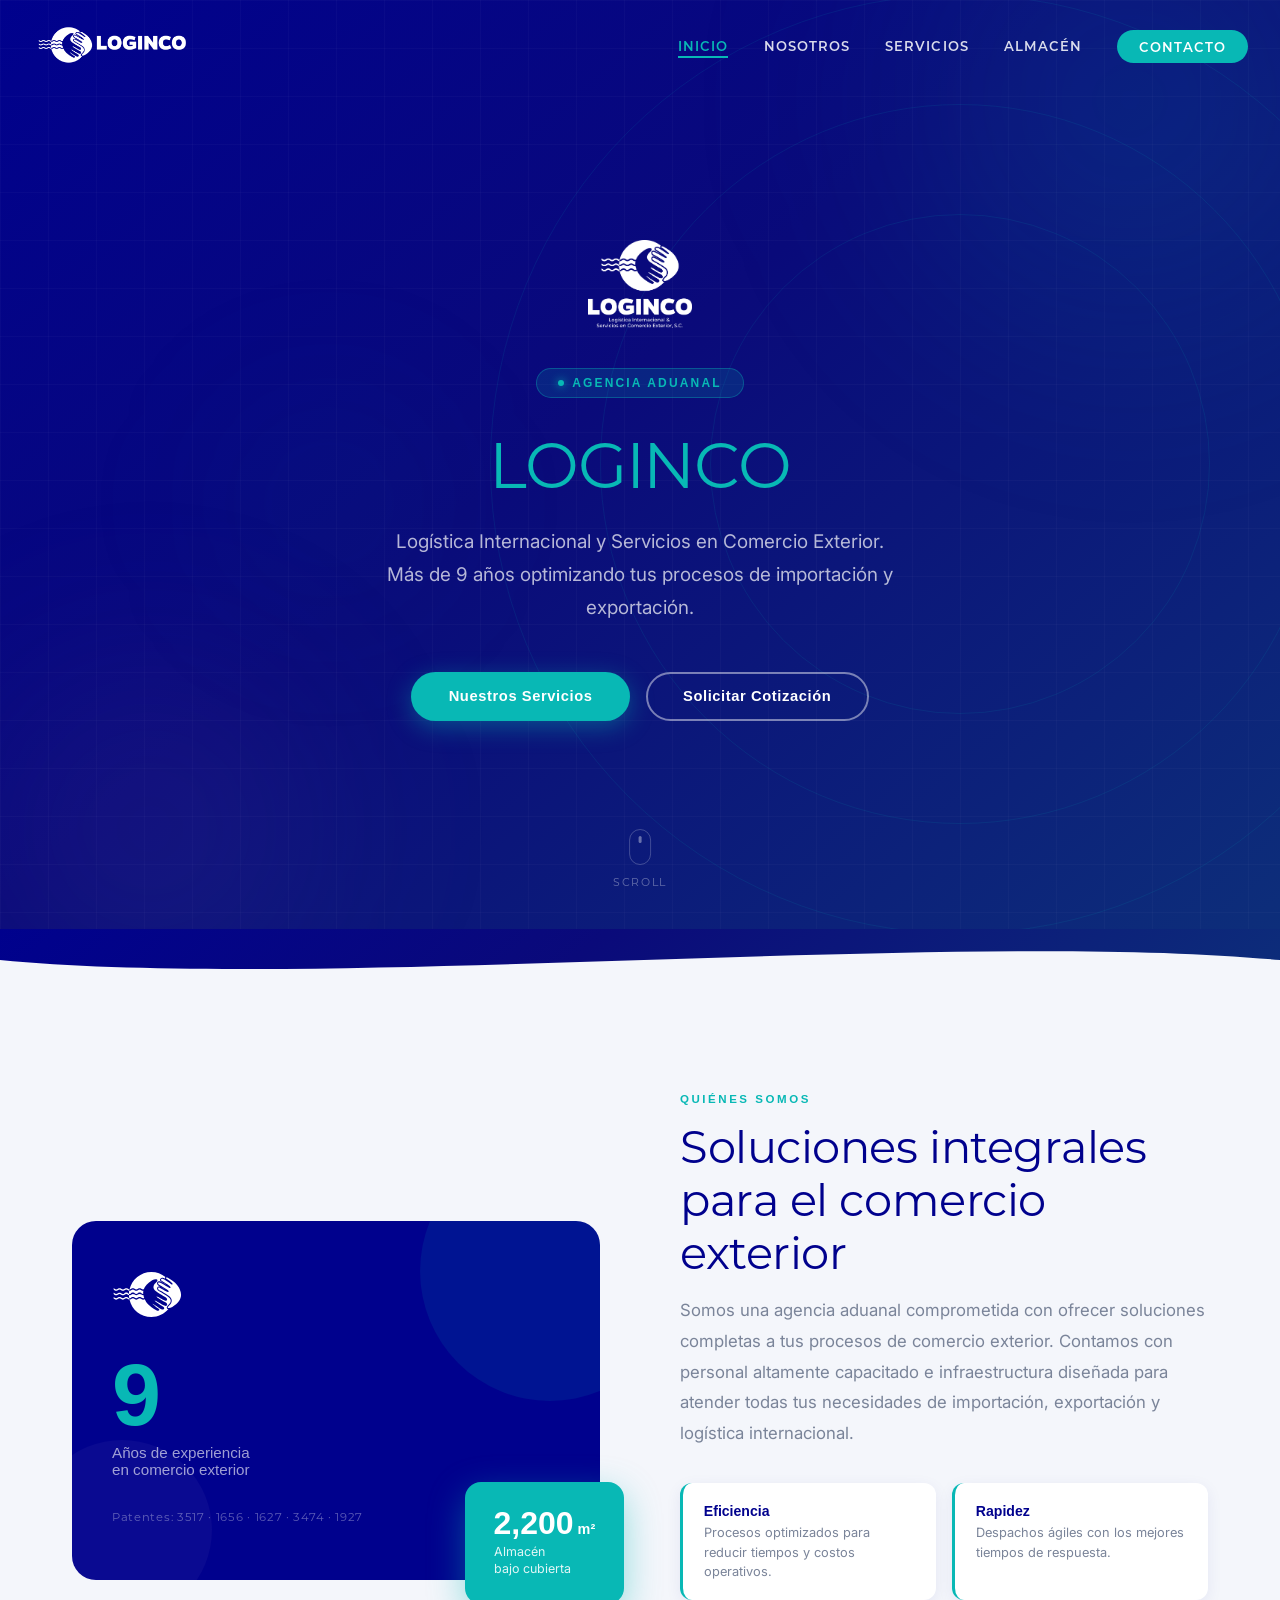
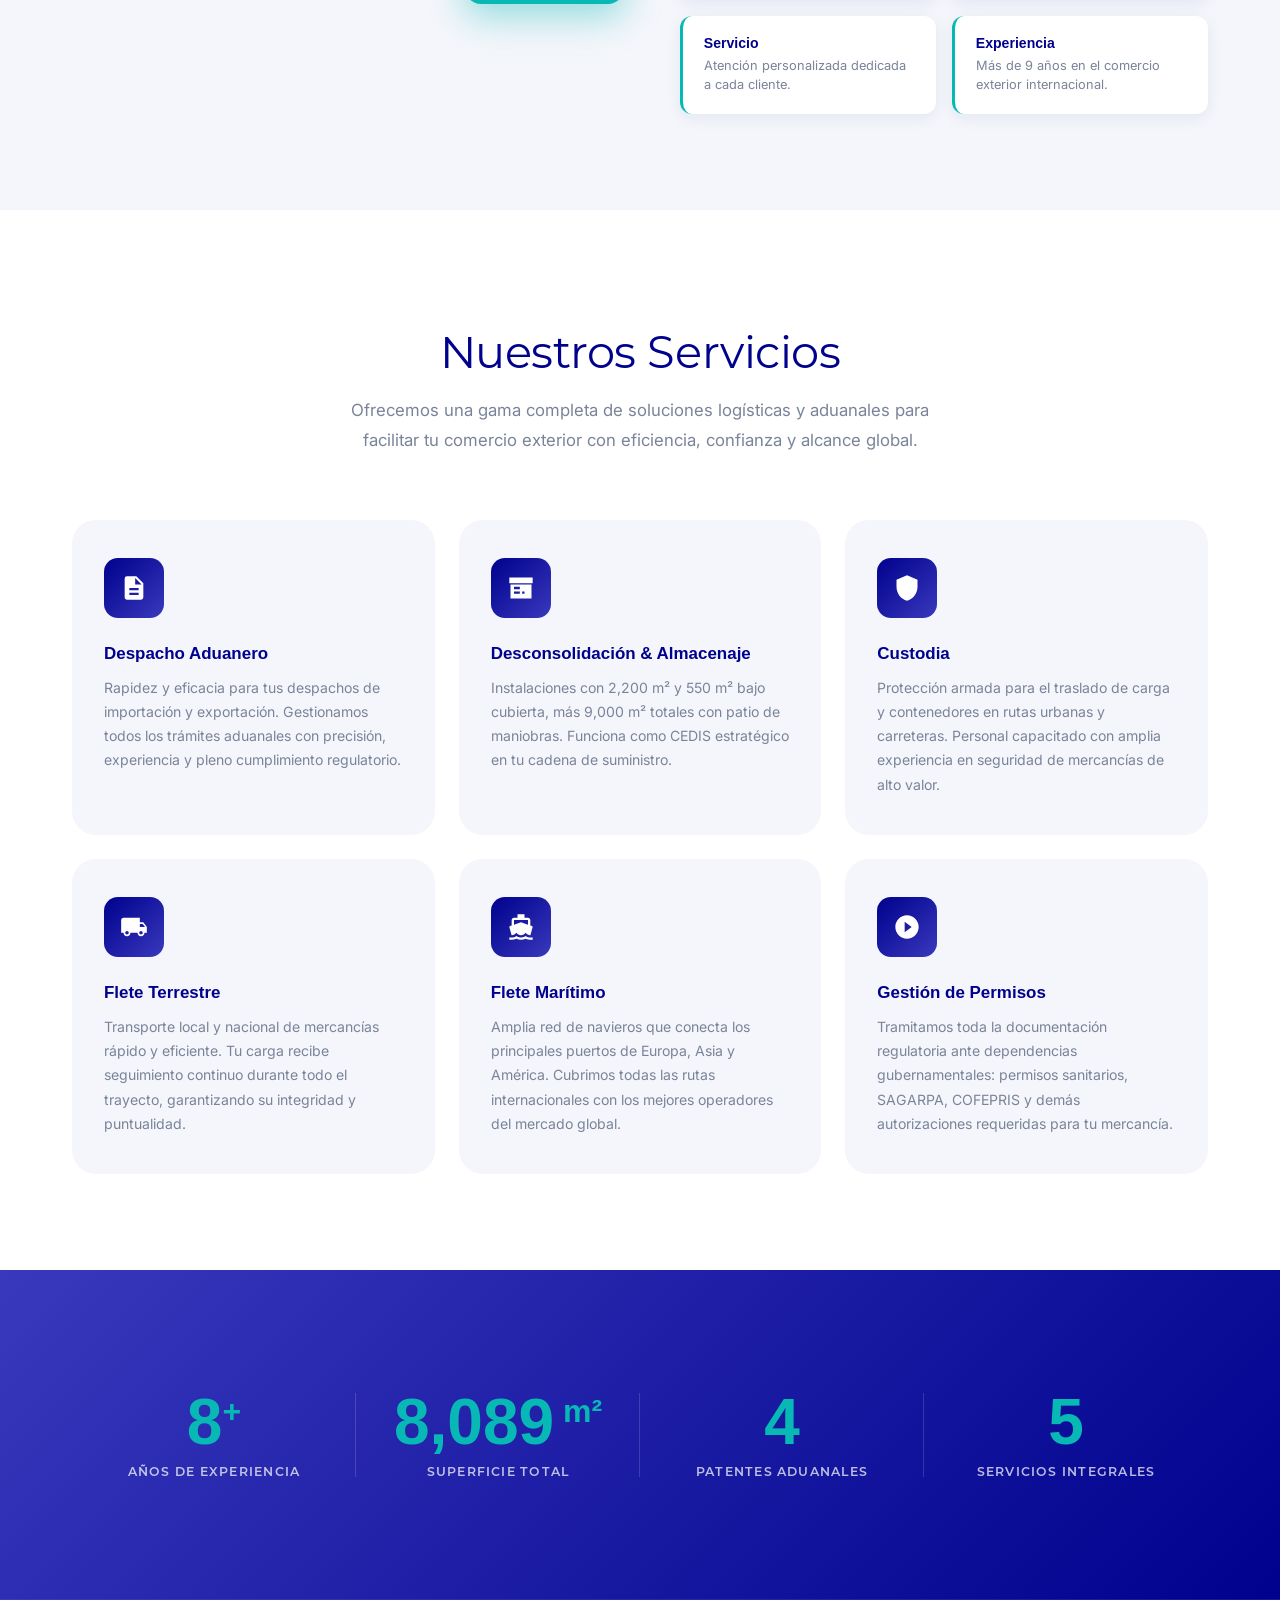
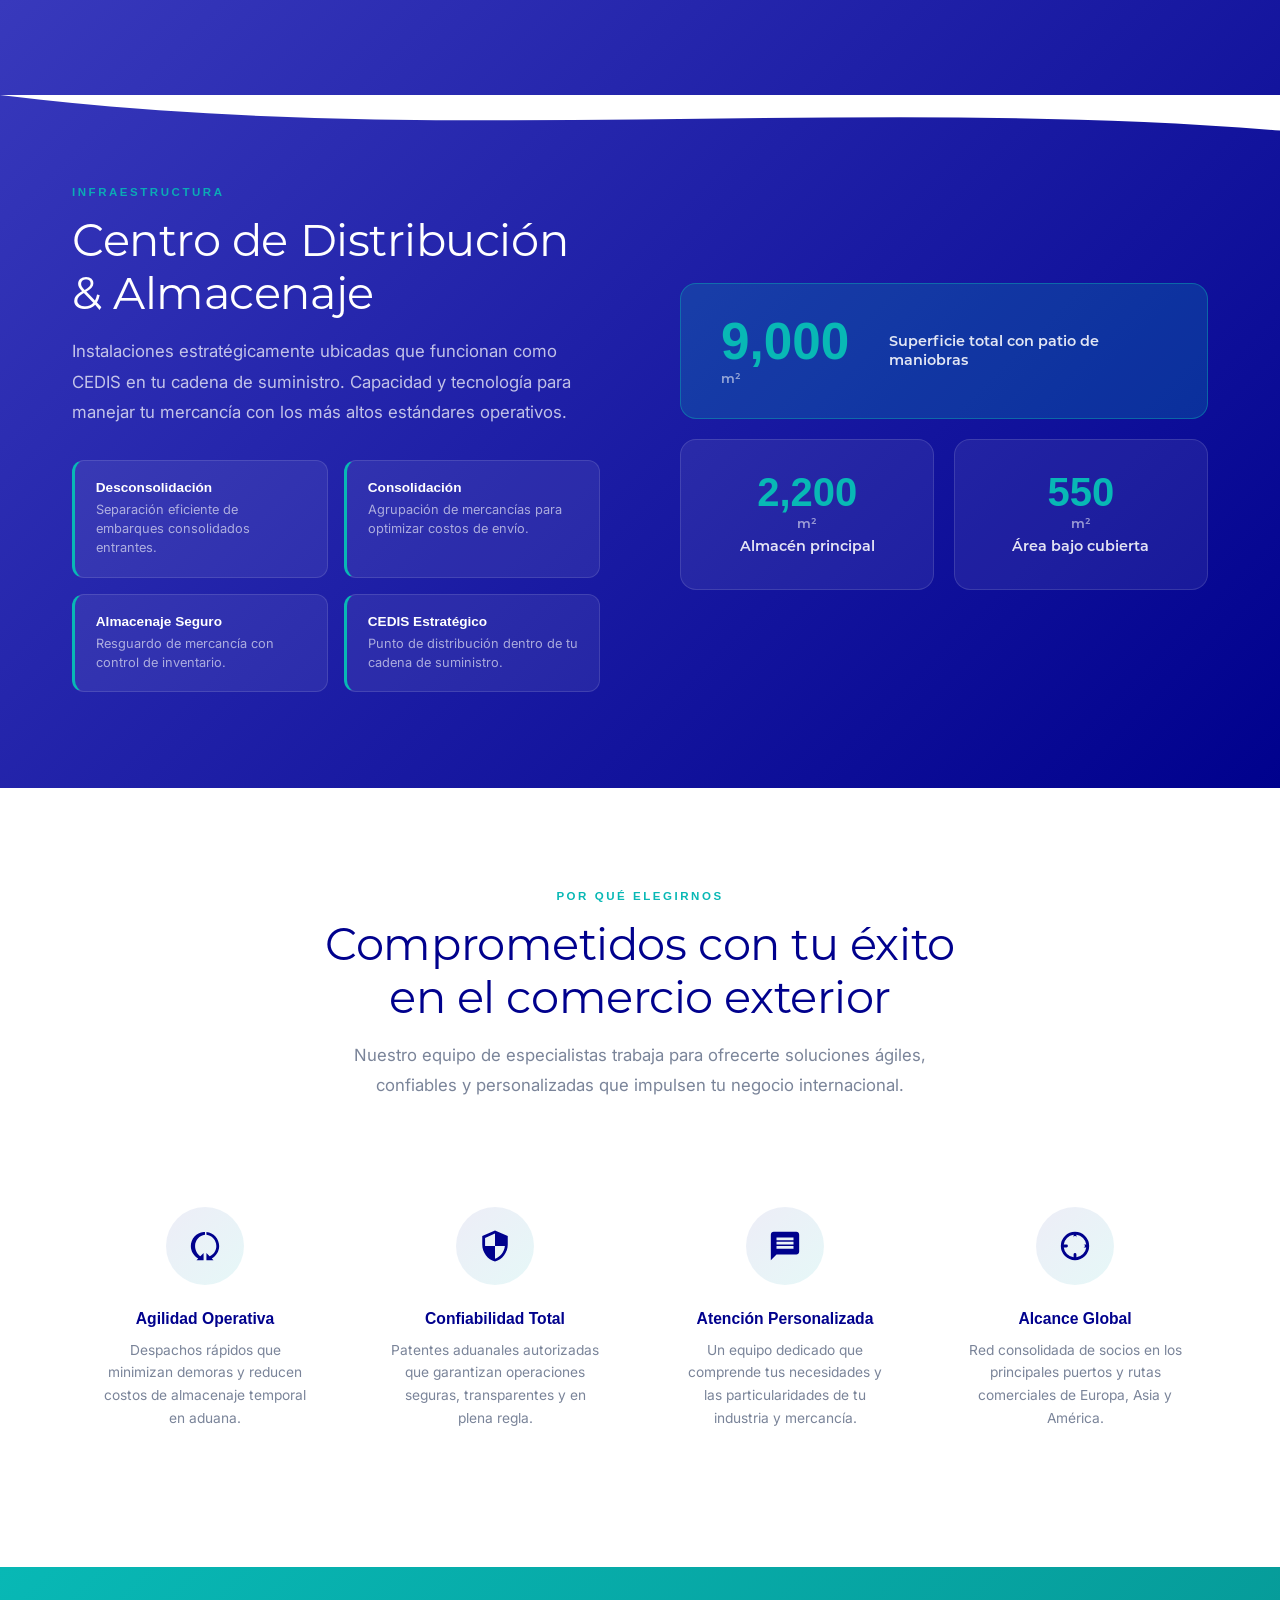
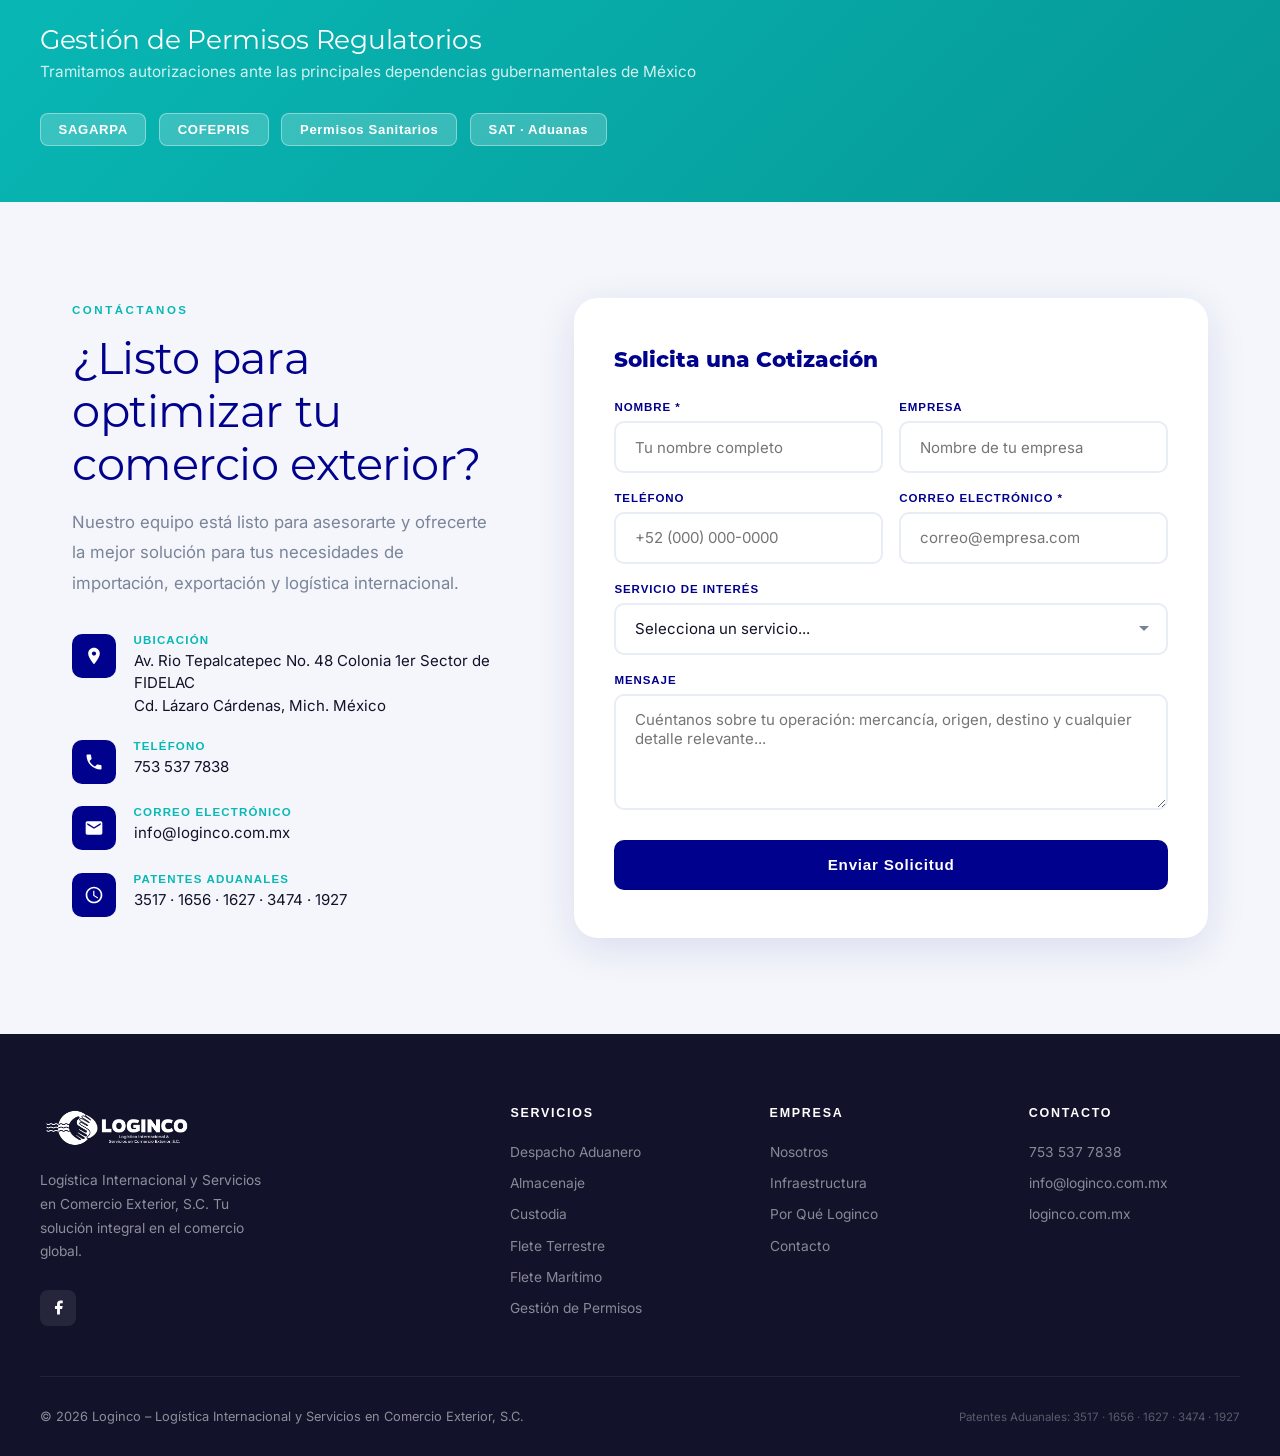
==== index.html @ 123683cc "Correciones de titulos" ====
<!DOCTYPE html>
<html lang="es">
<head>
  <meta charset="UTF-8">
  <meta name="viewport" content="width=device-width, initial-scale=1.0">
  <meta name="description" content="Loginco – Agencia Aduanal con más de 9 años de experiencia en logística internacional y servicios de comercio exterior. Importación, exportación, almacenaje, flete y más.">
  <meta name="keywords" content="agencia aduanal, despacho aduanero, importación, exportación, flete marítimo, flete terrestre, almacenaje, comercio exterior, México">
  <title>Loginco | Agencia Aduanal Autorizada – Lázaro Cárdenas, Michoacán</title>

  <!-- Canonical -->
  <link rel="canonical" href="https://loginco.com.mx/">

  <!-- Robots -->
  <meta name="robots" content="index, follow, max-snippet:-1, max-image-preview:large, max-video-preview:-1">

  <!-- Schema.org JSON-LD -->
  <script type="application/ld+json">
  {
    "@context": "https://schema.org",
    "@graph": [
      {
        "@type": ["LocalBusiness", "ProfessionalService"],
        "name": "Loginco – Logística Internacional y Servicios en Comercio Exterior, S.C.",
        "alternateName": "Loginco",
        "description": "Agencia aduanal autorizada con 5 patentes y más de 9 años de experiencia en importación, exportación, almacenaje, flete terrestre y marítimo, y gestión de permisos regulatorios en México.",
        "url": "https://loginco.com.mx",
        "logo": "https://loginco.com.mx/img/Logotipo-Horizontal-Descriptivo.png",
        "image": "https://loginco.com.mx/img/Logotipo-Vertical-Descriptivo.png",
        "telephone": "+52-753-537-7838",
        "email": "contacto@loginco.com.mx",
        "address": {
          "@type": "PostalAddress",
          "streetAddress": "Av. Rio Tepalcatepec No. 48, Col. 1er Sector de FIDELAC",
          "addressLocality": "Ciudad Lázaro Cárdenas",
          "addressRegion": "Michoacán",
          "postalCode": "60950",
          "addressCountry": "MX"
        },
        "geo": {
          "@type": "GeoCoordinates",
          "latitude": "17.9573",
          "longitude": "-102.1965"
        },
        "foundingDate": "2017",
        "areaServed": {
          "@type": "Country",
          "name": "México"
        },
        "hasOfferCatalog": {
          "@type": "OfferCatalog",
          "name": "Servicios Aduanales y Logísticos",
          "itemListElement": [
            {"@type": "Offer", "itemOffered": {"@type": "Service", "name": "Despacho Aduanero"}},
            {"@type": "Offer", "itemOffered": {"@type": "Service", "name": "Desconsolidación y Almacenaje"}},
            {"@type": "Offer", "itemOffered": {"@type": "Service", "name": "Custodia de Carga"}},
            {"@type": "Offer", "itemOffered": {"@type": "Service", "name": "Flete Terrestre"}},
            {"@type": "Offer", "itemOffered": {"@type": "Service", "name": "Flete Marítimo"}},
            {"@type": "Offer", "itemOffered": {"@type": "Service", "name": "Gestión de Permisos Regulatorios"}}
          ]
        },
        "sameAs": [
          "https://loginco.com.mx"
        ]
      },
      {
        "@type": "WebSite",
        "name": "Loginco",
        "url": "https://loginco.com.mx"
      }
    ]
  }
  </script>

  <!-- Preload hero image (LCP crítico) -->
  <link rel="preload" as="image" href="img/Logotipo-Vertical-Descriptivo.png" fetchpriority="high">

  <!-- Inter desde Google Fonts – carga no bloqueante -->
  <link rel="preconnect" href="https://fonts.googleapis.com">
  <link rel="preconnect" href="https://fonts.gstatic.com" crossorigin>
  <link rel="preload" as="style" href="https://fonts.googleapis.com/css2?family=Inter:wght@400;600&display=swap" onload="this.onload=null;this.rel='stylesheet'">
  <noscript><link rel="stylesheet" href="https://fonts.googleapis.com/css2?family=Inter:wght@400;600&display=swap"></noscript>

  <style>
    /* ── FUENTES LOCALES ─────────────────────────────────────────────────
       Montserrat: todos los pesos disponibles (locales en /font/)
       Gentona: fuente display moderna para headings de alto impacto
       Inter: desde Google Fonts (sin archivo local), usado en body y forms
    ──────────────────────────────────────────────────────────────────── */

    /* Montserrat Thin (100) */
    @font-face {
      font-family: 'Montserrat';
      src: url('font/Montserrat-Thin.otf') format('opentype');
      font-weight: 100;
      font-style: normal;
      font-display: swap;
    }
    @font-face {
      font-family: 'Montserrat';
      src: url('font/Montserrat-ThinItalic.otf') format('opentype');
      font-weight: 100;
      font-style: italic;
      font-display: swap;
    }

    /* Montserrat ExtraLight (200) */
    @font-face {
      font-family: 'Montserrat';
      src: url('font/Montserrat-ExtraLight.otf') format('opentype');
      font-weight: 200;
      font-style: normal;
      font-display: swap;
    }
    @font-face {
      font-family: 'Montserrat';
      src: url('font/Montserrat-ExtraLightItalic.otf') format('opentype');
      font-weight: 200;
      font-style: italic;
      font-display: swap;
    }

    /* Montserrat Light (300) */
    @font-face {
      font-family: 'Montserrat';
      src: url('font/Montserrat-Light.otf') format('opentype');
      font-weight: 300;
      font-style: normal;
      font-display: swap;
    }
    @font-face {
      font-family: 'Montserrat';
      src: url('font/Montserrat-LightItalic.otf') format('opentype');
      font-weight: 300;
      font-style: italic;
      font-display: swap;
    }

    /* Montserrat Regular (400) */
    @font-face {
      font-family: 'Montserrat';
      src: url('font/Montserrat-Regular.otf') format('opentype');
      font-weight: 400;
      font-style: normal;
      font-display: swap;
    }
    @font-face {
      font-family: 'Montserrat';
      src: url('font/Montserrat-Italic.otf') format('opentype');
      font-weight: 400;
      font-style: italic;
      font-display: swap;
    }

    /* Montserrat Medium (500) */
    @font-face {
      font-family: 'Montserrat';
      src: url('font/Montserrat-Medium.otf') format('opentype');
      font-weight: 500;
      font-style: normal;
      font-display: swap;
    }
    @font-face {
      font-family: 'Montserrat';
      src: url('font/Montserrat-MediumItalic.otf') format('opentype');
      font-weight: 500;
      font-style: italic;
      font-display: swap;
    }

    /* Montserrat SemiBold (600) */
    @font-face {
      font-family: 'Montserrat';
      src: url('font/Montserrat-SemiBold.otf') format('opentype');
      font-weight: 600;
      font-style: normal;
      font-display: swap;
    }
    @font-face {
      font-family: 'Montserrat';
      src: url('font/Montserrat-SemiBoldItalic.otf') format('opentype');
      font-weight: 600;
      font-style: italic;
      font-display: swap;
    }

    /* Montserrat Bold (700) */
    @font-face {
      font-family: 'Montserrat';
      src: url('font/Montserrat-Bold.otf') format('opentype');
      font-weight: 700;
      font-style: normal;
      font-display: swap;
    }
    @font-face {
      font-family: 'Montserrat';
      src: url('font/Montserrat-BoldItalic.otf') format('opentype');
      font-weight: 700;
      font-style: italic;
      font-display: swap;
    }

    /* Montserrat ExtraBold (800) */
    @font-face {
      font-family: 'Montserrat';
      src: url('font/Montserrat-ExtraBold.otf') format('opentype');
      font-weight: 800;
      font-style: normal;
      font-display: swap;
    }
    @font-face {
      font-family: 'Montserrat';
      src: url('font/Montserrat-ExtraBoldItalic.otf') format('opentype');
      font-weight: 800;
      font-style: italic;
      font-display: swap;
    }

    /* Montserrat Black (900) */
    @font-face {
      font-family: 'Montserrat';
      src: url('font/Montserrat-Black.otf') format('opentype');
      font-weight: 900;
      font-style: normal;
      font-display: swap;
    }
    @font-face {
      font-family: 'Montserrat';
      src: url('font/Montserrat-BlackItalic.otf') format('opentype');
      font-weight: 900;
      font-style: italic;
      font-display: swap;
    }

    /* ── TOKENS ──────────────────────────────── */
    :root {
      --navy:       #00018d;
      --blue:       #3839bc;
      --lavender:   #7e71b7;
      --teal:       #08b8b5;
      --teal-d:     #069896;
      --white:      #ffffff;
      --bg:         #f4f6fb;
      --border:     #e8ecf5;
      --muted:      #7a8499;
      --dark:       #12132a;
      --grad-hero:  linear-gradient(140deg, #00018d 0%, #0a0a7a 45%, #0d2e7a 100%);
      --grad-mid:   linear-gradient(135deg, #3839bc 0%, #00018d 100%);
      --shadow-s:   0 4px 16px rgba(0,1,141,.07);
      --shadow-m:   0 10px 40px rgba(0,1,141,.11);
      --r:          16px;
      --rl:         24px;
      --t:          .3s ease;

      /* Sistema tipográfico */
      --font-display:  'Montserrat', sans-serif;               /* Headings hero y section h2 */
      --font-heading:  'Montserrat', sans-serif;               /* UI labels, botones, stats */
      --font-body:     'Inter', sans-serif;                    /* Body text, formularios */
    }

    /* ── RESET ───────────────────────────────── */
    *, *::before, *::after { margin:0; padding:0; box-sizing:border-box; }
    html { scroll-behavior:smooth; font-size:16px; }
    body { font-family: var(--font-body); color:var(--dark); background:var(--white); overflow-x:hidden; -webkit-font-smoothing:antialiased; }
    img  { max-width:100%; display:block; }
    a    { text-decoration:none; }

    /* ── LAYOUT ──────────────────────────────── */
    .wrap { width:100%; max-width:1200px; margin:0 auto; padding:0 2rem; }
    section { padding:6rem 0; }

    /* ── TYPE ────────────────────────────────── */
    .lbl {
      display:inline-block;
      font-family: var(--font-heading); font-weight:700;
      font-size:.72rem; letter-spacing:.22em; text-transform:uppercase;
      color:var(--teal); margin-bottom:1rem;
    }
    .lbl-w { color:rgba(8,184,181,.9); }

    .h2 {
      font-family: var(--font-display); font-weight:400;
      font-size:clamp(1.9rem,4vw,2.8rem); line-height:1.18; color:var(--navy);
      letter-spacing:-.01em;
    }
    .h2-w  { color:var(--white); }
    .h2-c  { text-align:center; }

    .sub { font-size:1.05rem; line-height:1.82; color:var(--muted); margin-top:1rem; }
    .sub-w { color:rgba(255,255,255,.72); }
    .sub-c { text-align:center; margin-left:auto; margin-right:auto; max-width:580px; }

    /* ── BUTTONS ─────────────────────────────── */
    .btn {
      display:inline-flex; align-items:center; gap:.5rem;
      font-family: var(--font-heading); font-weight:700;
      font-size:.92rem; letter-spacing:.04em;
      padding:.9rem 2.2rem; border-radius:50px;
      cursor:pointer; transition:all var(--t); border:2px solid transparent;
    }
    .btn-teal  { background:var(--teal); color:#fff; box-shadow:0 6px 24px rgba(8,184,181,.38); }
    .btn-teal:hover { background:var(--teal-d); transform:translateY(-2px); box-shadow:0 10px 32px rgba(8,184,181,.48); }
    .btn-ghost { background:transparent; color:#fff; border-color:rgba(255,255,255,.45); }
    .btn-ghost:hover { border-color:#fff; background:rgba(255,255,255,.1); transform:translateY(-2px); }

    /* ── REVEAL ──────────────────────────────── */
    .rv { opacity:0; transform:translateY(28px); transition:opacity .72s ease, transform .72s ease; }
    .rv.in { opacity:1; transform:translateY(0); }
    .d1{transition-delay:.08s} .d2{transition-delay:.16s} .d3{transition-delay:.24s}
    .d4{transition-delay:.32s} .d5{transition-delay:.40s} .d6{transition-delay:.48s}

    /* ══════════════════════════════════════════
       NAVBAR
    ══════════════════════════════════════════ */
    #nav {
      position:fixed; top:0; left:0; right:0; z-index:1000;
      padding:1.4rem 2rem;
      display:flex; align-items:center; justify-content:space-between;
      transition:background var(--t), padding var(--t), box-shadow var(--t);
    }
    #nav.up {
      background:rgba(0,1,141,.97);
      backdrop-filter:blur(12px);
      padding:.9rem 2rem;
      box-shadow:0 2px 30px rgba(0,0,0,.28);
    }
    .nav-logo img { height:46px; filter:brightness(0) invert(1); transition:height var(--t); }
    #nav.up .nav-logo img { height:40px; }

    .nav-ul { display:flex; list-style:none; gap:2.2rem; align-items:center; }
    .nav-ul a {
      font-family: var(--font-heading); font-weight:600;
      font-size:.82rem; letter-spacing:.08em; text-transform:uppercase;
      color:rgba(255,255,255,.85); position:relative; transition:color var(--t);
    }
    .nav-ul a::after {
      content:''; position:absolute; bottom:-4px; left:0;
      width:0; height:2px; background:var(--teal); transition:width var(--t);
    }
    .nav-ul a:hover, .nav-ul a.on { color:var(--teal); }
    .nav-ul a:hover::after, .nav-ul a.on::after { width:100%; }
    .nav-cta { background:var(--teal)!important; color:#fff!important; padding:.55rem 1.35rem!important; border-radius:30px; }
    .nav-cta::after { display:none!important; }
    .nav-cta:hover { background:var(--teal-d)!important; }

    /* hamburger */
    .hbg { display:none; flex-direction:column; gap:5px; cursor:pointer; padding:5px; z-index:1001; }
    .hbg span { display:block; width:24px; height:2px; background:#fff; border-radius:2px; transition:all var(--t); }
    .hbg.x span:nth-child(1) { transform:translateY(7px) rotate(45deg); }
    .hbg.x span:nth-child(2) { opacity:0; }
    .hbg.x span:nth-child(3) { transform:translateY(-7px) rotate(-45deg); }

    /* mobile overlay */
    .mob-nav {
      display:none; position:fixed; inset:0;
      background:var(--navy); z-index:999;
      flex-direction:column; align-items:center; justify-content:center; gap:2.5rem;
    }
    .mob-nav.open { display:flex; }
    .mob-nav a {
      font-family: var(--font-heading); font-weight:700;
      font-size:1.4rem; color:rgba(255,255,255,.85);
      text-transform:uppercase; transition:color var(--t);
    }
    .mob-nav a:hover { color:var(--teal); }

    /* ══════════════════════════════════════════
       HERO
    ══════════════════════════════════════════ */
    #inicio {
      position:relative; min-height:100vh;
      background:var(--grad-hero);
      display:flex; align-items:center; justify-content:center; overflow:hidden;
    }
    /* grid lines */
    .hero-grid {
      position:absolute; inset:0;
      background-image:
        linear-gradient(rgba(255,255,255,.025) 1px, transparent 1px),
        linear-gradient(90deg, rgba(255,255,255,.025) 1px, transparent 1px);
      background-size:48px 48px;
    }
    /* ambient glows */
    .glow { position:absolute; border-radius:50%; filter:blur(80px); pointer-events:none; animation:pulse 6s ease-in-out infinite alternate; }
    .g1 { width:700px; height:700px; top:-250px; right:-200px; background:radial-gradient(circle,rgba(8,184,181,.14) 0%,transparent 70%); animation-delay:0s; }
    .g2 { width:500px; height:500px; bottom:-150px; left:-100px; background:radial-gradient(circle,rgba(126,113,183,.12) 0%,transparent 70%); animation-delay:2s; }
    .g3 { width:300px; height:300px; top:38%; left:14%; background:radial-gradient(circle,rgba(8,184,181,.08) 0%,transparent 70%); animation-delay:4s; }
    @keyframes pulse { from{transform:scale(1) translate(0,0);opacity:.7} to{transform:scale(1.1) translate(15px,-10px);opacity:1} }
    /* rings */
    .ring { position:absolute; border-radius:50%; border:1px solid rgba(8,184,181,.1); }
    .r1 { width:500px; height:500px; top:50%; left:75%; transform:translate(-50%,-50%); }
    .r2 { width:720px; height:720px; top:50%; left:75%; transform:translate(-50%,-50%); }
    .r3 { width:940px; height:940px; top:50%; left:75%; transform:translate(-50%,-50%); }

    .hero-inner {
      position:relative; z-index:2;
      text-align:center; padding:9rem 2rem 7rem; max-width:840px;
    }
    .hero-logo { height:88px; width:auto; filter:brightness(0) invert(1); margin:0 auto 2.5rem; }
    .hero-badge {
      display:inline-flex; align-items:center; gap:.5rem;
      background:rgba(8,184,181,.15); border:1px solid rgba(8,184,181,.35);
      color:var(--teal); padding:.45rem 1.3rem; border-radius:30px;
      font-family: var(--font-heading); font-weight:700; font-size:.75rem;
      letter-spacing:.18em; text-transform:uppercase; margin-bottom:2rem;
    }
    .hero-badge::before {
      content:''; width:6px; height:6px; border-radius:50%;
      background:var(--teal); box-shadow:0 0 8px var(--teal);
      animation:blink 2s ease-in-out infinite;
    }
    @keyframes blink { 0%,100%{opacity:1} 50%{opacity:.25} }
    .hero-h1 {
      font-family: var(--font-display); font-weight:400;
      font-size:clamp(2.4rem,5.8vw,4rem); color:#fff; line-height:1.1; margin-bottom:1.5rem;
      letter-spacing:-.02em;
    }
    .hero-h1 span { color:var(--teal); }
    .hero-p { font-size:clamp(1rem,2vw,1.18rem); color:rgba(255,255,255,.7); max-width:540px; margin:0 auto 3rem; line-height:1.75; }
    .hero-btns { display:flex; gap:1rem; justify-content:center; flex-wrap:wrap; }
    /* scroll hint */
    .scroll-hint {
      position:absolute; bottom:2.5rem; left:50%; transform:translateX(-50%);
      display:flex; flex-direction:column; align-items:center; gap:.6rem;
      color:rgba(255,255,255,.38); font-size:.68rem;
      font-family: var(--font-heading); letter-spacing:.15em; text-transform:uppercase;
    }
    .mouse { width:22px; height:36px; border:1.5px solid rgba(255,255,255,.22); border-radius:11px; position:relative; }
    .mouse::after {
      content:''; position:absolute; width:3px; height:7px;
      background:rgba(255,255,255,.38); border-radius:2px; top:6px; left:50%;
      transform:translateX(-50%); animation:ms 1.6s ease-in-out infinite;
    }
    @keyframes ms { 0%{opacity:1;top:6px} 100%{opacity:0;top:20px} }

    /* wave utility */
    .wave { line-height:0; overflow:hidden; }
    .wave svg { display:block; width:100%; }

    /* ══════════════════════════════════════════
       ABOUT
    ══════════════════════════════════════════ */
    #nosotros { background:var(--bg); }
    .about-g { display:grid; grid-template-columns:1fr 1fr; gap:5rem; align-items:center; }
    .about-vis { position:relative; }
    .about-card {
      background:var(--navy); border-radius:var(--rl);
      padding:3rem 2.5rem 3.5rem; position:relative; overflow:hidden;
    }
    .about-card::before {
      content:''; position:absolute; top:-80px; right:-80px;
      width:260px; height:260px; border-radius:50%; background:rgba(8,184,181,.1);
    }
    .about-card::after {
      content:''; position:absolute; bottom:-40px; left:-40px;
      width:180px; height:180px; border-radius:50%; background:rgba(126,113,183,.08);
    }
    .about-iso { width:70px; filter:brightness(0) invert(1); margin-bottom:2rem; position:relative; z-index:1; }
    .about-big {
      font-family: var(--font-heading); font-weight:900;
      font-size:5.5rem; color:var(--teal); line-height:1; position:relative; z-index:1;
    }
    .about-lbl { font-family: var(--font-heading); font-weight:500; font-size:.95rem; color:rgba(255,255,255,.62); margin:.3rem 0 2rem; position:relative; z-index:1; }
    .about-pts { font-size:.72rem; color:rgba(255,255,255,.36); font-family: var(--font-heading); letter-spacing:.06em; position:relative; z-index:1; }
    .about-float {
      position:absolute; bottom:-1.5rem; right:-1.5rem;
      background:var(--teal); border-radius:var(--r);
      padding:1.6rem 1.8rem; color:#fff;
      box-shadow:0 12px 36px rgba(8,184,181,.42); min-width:148px;
    }
    .af-n { font-family: var(--font-heading); font-weight:900; font-size:2rem; line-height:1; }
    .af-l { font-size:.78rem; opacity:.88; margin-top:.3rem; line-height:1.35; }
    .pillars { display:grid; grid-template-columns:1fr 1fr; gap:1rem; margin-top:2.2rem; }
    .pill {
      background:var(--white); border-radius:12px;
      padding:1.2rem 1.3rem; border-left:3px solid var(--teal); box-shadow:var(--shadow-s);
    }
    .pill-t { font-family: var(--font-heading); font-weight:700; font-size:.88rem; color:var(--navy); margin-bottom:.3rem; }
    .pill-d { font-size:.8rem; color:var(--muted); line-height:1.5; }

    /* ══════════════════════════════════════════
       SERVICES
    ══════════════════════════════════════════ */
    #servicios { background:var(--white); }
    .srv-intro { text-align:center; margin-bottom:4rem; }
    .srv-grid { display:grid; grid-template-columns:repeat(3,1fr); gap:1.5rem; }
    .srv-card {
      background:var(--bg); border-radius:var(--rl);
      padding:2.4rem 2rem; position:relative; overflow:hidden;
      transition:transform var(--t), box-shadow var(--t), background var(--t); cursor:default;
    }
    .srv-card::after {
      content:''; position:absolute; top:0; left:0; right:0;
      height:3px; background:var(--teal);
      transform:scaleX(0); transform-origin:left; transition:transform var(--t);
    }
    .srv-card:hover { transform:translateY(-6px); box-shadow:var(--shadow-m); background:var(--white); }
    .srv-card:hover::after { transform:scaleX(1); }
    .srv-ico {
      width:60px; height:60px; border-radius:14px;
      background:linear-gradient(135deg,var(--navy) 0%,var(--blue) 100%);
      display:flex; align-items:center; justify-content:center;
      margin-bottom:1.6rem; transition:background var(--t);
    }
    .srv-card:hover .srv-ico { background:linear-gradient(135deg,var(--teal) 0%,var(--teal-d) 100%); }
    .srv-ico svg { width:28px; height:28px; fill:#fff; }
    .srv-t { font-family: var(--font-heading); font-weight:700; font-size:1.06rem; color:var(--navy); margin-bottom:.75rem; }
    .srv-d { font-size:.88rem; color:var(--muted); line-height:1.72; }

    /* ══════════════════════════════════════════
       STATS
    ══════════════════════════════════════════ */
    #stats { background:var(--grad-mid); padding:5rem 0; }
    .stats-g { display:grid; grid-template-columns:repeat(4,1fr); }
    .stat { text-align:center; padding:2.5rem 1.5rem; position:relative; }
    .stat:not(:last-child)::after {
      content:''; position:absolute; right:0; top:25%; bottom:25%;
      width:1px; background:rgba(255,255,255,.15);
    }
    .stat-n {
      font-family: var(--font-heading); font-weight:900;
      font-size:clamp(2.8rem,5vw,4rem); color:var(--teal); line-height:1; display:block;
    }
    .stat-sup { font-size:.5em; vertical-align:super; }
    .stat-l { font-family: var(--font-heading); font-weight:600; font-size:.78rem; letter-spacing:.1em; text-transform:uppercase; color:rgba(255,255,255,.72); margin-top:.6rem; }

    /* ══════════════════════════════════════════
       WAREHOUSE
    ══════════════════════════════════════════ */
    #almacen { background:var(--grad-mid); padding-bottom:6rem; }
    .alm-g { display:grid; grid-template-columns:1fr 1fr; gap:5rem; align-items:center; padding-top:2rem; }
    .alm-text { color:#fff; }
    .alm-list { display:grid; grid-template-columns:1fr 1fr; gap:1rem; margin-top:2rem; }
    .alm-i {
      background:rgba(255,255,255,.07); border:1px solid rgba(255,255,255,.12);
      border-left:3px solid var(--teal); border-radius:12px; padding:1.2rem 1.3rem;
    }
    .alm-it { font-family: var(--font-heading); font-weight:700; font-size:.85rem; color:#fff; margin-bottom:.3rem; }
    .alm-id { font-size:.8rem; color:rgba(255,255,255,.6); line-height:1.5; }
    .alm-cards { display:grid; grid-template-columns:1fr 1fr; gap:1.2rem; }
    .alm-card {
      background:rgba(255,255,255,.07); border:1px solid rgba(255,255,255,.12);
      border-radius:var(--r); padding:2rem 1.6rem; text-align:center;
      transition:background var(--t), transform var(--t);
    }
    .alm-card:hover { background:rgba(255,255,255,.12); transform:translateY(-4px); }
    .alm-card.feat {
      grid-column:1/-1; background:rgba(8,184,181,.2); border-color:rgba(8,184,181,.4);
      display:flex; align-items:center; gap:2.5rem; text-align:left; padding:2rem 2.5rem;
    }
    .alm-big { font-family: var(--font-heading); font-weight:900; font-size:3.2rem; color:var(--teal); line-height:1; white-space:nowrap; }
    .alm-card:not(.feat) .alm-big { font-size:2.5rem; }
    .alm-unit { font-family: var(--font-heading); font-weight:600; font-size:.82rem; color:rgba(255,255,255,.55); margin-top:.2rem; }
    .alm-lbl { font-family: var(--font-heading); font-weight:600; font-size:.9rem; color:rgba(255,255,255,.88); line-height:1.35; }
    .alm-card:not(.feat) .alm-lbl { margin-top:.4rem; }

    /* ══════════════════════════════════════════
       WHY US
    ══════════════════════════════════════════ */
    #porque { background:var(--white); }
    .why-hd { text-align:center; margin-bottom:4rem; }
    .why-g { display:grid; grid-template-columns:repeat(4,1fr); gap:1.5rem; }
    .why-card { text-align:center; padding:2.6rem 1.6rem; border-radius:var(--rl); transition:all var(--t); }
    .why-card:hover { background:var(--bg); transform:translateY(-5px); }
    .why-ico {
      width:78px; height:78px; border-radius:50%;
      background:linear-gradient(135deg,rgba(0,1,141,.07) 0%,rgba(8,184,181,.1) 100%);
      display:flex; align-items:center; justify-content:center;
      margin:0 auto 1.6rem; transition:background var(--t);
    }
    .why-card:hover .why-ico { background:linear-gradient(135deg,var(--navy) 0%,var(--blue) 100%); }
    .why-ico svg { width:34px; height:34px; fill:var(--navy); transition:fill var(--t); }
    .why-card:hover .why-ico svg { fill:#fff; }
    .why-t { font-family: var(--font-heading); font-weight:700; font-size:.98rem; color:var(--navy); margin-bottom:.65rem; }
    .why-d { font-size:.86rem; color:var(--muted); line-height:1.65; }

    /* ══════════════════════════════════════════
       PERMISOS BAND
    ══════════════════════════════════════════ */
    .perm-band { background:linear-gradient(135deg,var(--teal) 0%,var(--teal-d) 100%); padding:3.5rem 2rem; }
    .perm-inner {
      max-width:1200px; margin:0 auto;
      display:flex; align-items:center; justify-content:space-between; gap:2rem; flex-wrap:wrap;
    }
    .perm-txt h3 { font-family: var(--font-display); font-weight:400; font-size:1.65rem; color:#fff; margin-bottom:.4rem; letter-spacing:-.01em; }
    .perm-txt p { color:rgba(255,255,255,.82); font-size:.96rem; }
    .perm-tags { display:flex; gap:.8rem; flex-wrap:wrap; }
    .ptag {
      background:rgba(255,255,255,.2); border:1px solid rgba(255,255,255,.38);
      color:#fff; padding:.5rem 1.1rem; border-radius:8px;
      font-family: var(--font-heading); font-weight:700; font-size:.82rem; letter-spacing:.05em;
    }

    /* ══════════════════════════════════════════
       CONTACT
    ══════════════════════════════════════════ */
    #contacto { background:var(--bg); }
    .cnt-g { display:grid; grid-template-columns:1fr 1.5fr; gap:5rem; align-items:start; }
    .cit { display:flex; align-items:flex-start; gap:1.1rem; }
    .cit-items { display:flex; flex-direction:column; gap:1.4rem; margin-top:2.2rem; }
    .cit-ico {
      width:44px; height:44px; background:var(--navy); border-radius:10px;
      display:flex; align-items:center; justify-content:center; flex-shrink:0;
    }
    .cit-ico svg { width:20px; height:20px; fill:#fff; }
    .cit-l { font-family: var(--font-heading); font-weight:700; font-size:.72rem; letter-spacing:.1em; text-transform:uppercase; color:var(--teal); margin-bottom:.25rem; }
    .cit-v { font-size:.94rem; color:var(--dark); line-height:1.5; }
    .frm-wrap { background:var(--white); border-radius:var(--rl); padding:3rem 2.5rem; box-shadow:var(--shadow-m); }
    .frm-title { font-family: var(--font-heading); font-weight:800; font-size:1.35rem; color:var(--navy); margin-bottom:1.8rem; }
    .frm-row { display:grid; grid-template-columns:1fr 1fr; gap:1rem; }
    .fg { margin-bottom:1.2rem; }
    .fg label { display:block; font-family: var(--font-heading); font-weight:700; font-size:.72rem; letter-spacing:.08em; text-transform:uppercase; color:var(--navy); margin-bottom:.5rem; }
    .fg input, .fg select, .fg textarea {
      width:100%; padding:.9rem 1.15rem;
      border:2px solid var(--border); border-radius:10px;
      font-family: var(--font-body); font-size:.94rem; color:var(--dark);
      background:#fff; outline:none;
      transition:border-color var(--t), box-shadow var(--t); appearance:none;
    }
    .fg input:focus, .fg select:focus, .fg textarea:focus {
      border-color:var(--teal); box-shadow:0 0 0 3px rgba(8,184,181,.12);
    }
    .fg textarea { min-height:116px; resize:vertical; }
    .fg select {
      background-image:url("data:image/svg+xml,%3Csvg xmlns='http://www.w3.org/2000/svg' width='12' height='8' viewBox='0 0 12 8'%3E%3Cpath fill='%237a8499' d='M1 1l5 5 5-5'/%3E%3C/svg%3E");
      background-repeat:no-repeat; background-position:right 1rem center; padding-right:2.5rem;
    }
    .btn-send {
      width:100%; background:var(--navy); color:#fff; border:none;
      padding:1.05rem 2rem; border-radius:10px;
      font-family: var(--font-heading); font-weight:700; font-size:.95rem; letter-spacing:.05em;
      cursor:pointer; transition:all var(--t); margin-top:.4rem;
    }
    .btn-send:hover { background:var(--teal); transform:translateY(-2px); box-shadow:0 8px 28px rgba(8,184,181,.38); }
    .btn-send.ok { background:var(--teal); }

    /* ══════════════════════════════════════════
       FOOTER
    ══════════════════════════════════════════ */
    footer { background:var(--dark); padding:4.5rem 2rem 2rem; color:rgba(255,255,255,.52); }
    .ft-g {
      max-width:1200px; margin:0 auto;
      display:grid; grid-template-columns:2fr 1fr 1fr 1fr; gap:3rem;
      padding-bottom:3rem; border-bottom:1px solid rgba(255,255,255,.07);
    }
    .ft-logo { height:44px; filter:brightness(0) invert(1); margin-bottom:1.2rem; }
    .ft-brand p { font-size:.86rem; line-height:1.72; max-width:240px; }
    .ft-social { display:flex; gap:.7rem; margin-top:1.6rem; }
    .soc {
      width:36px; height:36px; border-radius:8px;
      background:rgba(255,255,255,.08); display:flex; align-items:center; justify-content:center;
      transition:all var(--t);
    }
    .soc:hover { background:var(--teal); transform:translateY(-2px); }
    .soc svg { width:17px; height:17px; fill:#fff; }
    .ft-col h5 { font-family: var(--font-heading); font-weight:700; font-size:.78rem; letter-spacing:.14em; text-transform:uppercase; color:#fff; margin-bottom:1.3rem; }
    .ft-col ul { list-style:none; }
    .ft-col li { margin-bottom:.7rem; }
    .ft-col a { font-size:.86rem; color:rgba(255,255,255,.5); transition:color var(--t); }
    .ft-col a:hover { color:var(--teal); }
    .ft-bot {
      max-width:1200px; margin:0 auto; padding-top:2rem;
      display:flex; justify-content:space-between; align-items:center; flex-wrap:wrap; gap:1rem;
    }
    .ft-bot p { font-size:.8rem; }
    .ft-pts { font-size:.72rem; color:rgba(255,255,255,.3); }

    /* ══════════════════════════════════════════
       RESPONSIVE
    ══════════════════════════════════════════ */
    @media (max-width:1024px) {
      .srv-grid { grid-template-columns:repeat(2,1fr); }
      .stats-g  { grid-template-columns:repeat(2,1fr); }
      .why-g    { grid-template-columns:repeat(2,1fr); }
      .ft-g     { grid-template-columns:1fr 1fr; gap:2rem; }
    }
    @media (max-width:900px) {
      .about-g, .alm-g, .cnt-g { grid-template-columns:1fr; gap:3rem; }
      .about-float { display:none; }
    }
    @media (max-width:768px) {
      .nav-ul  { display:none!important; }
      .hbg     { display:flex; }
      section  { padding:4rem 0; }
      .srv-grid { grid-template-columns:1fr; }
      .stats-g  { grid-template-columns:repeat(2,1fr); }
      .stat:not(:last-child)::after { display:none; }
      .why-g    { grid-template-columns:1fr; }
      .frm-row  { grid-template-columns:1fr; }
      .ft-g     { grid-template-columns:1fr; }
      .ft-bot   { flex-direction:column; text-align:center; }
      .perm-inner { flex-direction:column; text-align:center; }
      .alm-list { grid-template-columns:1fr; }
      .r1,.r2,.r3 { display:none; }
    }
    @media (max-width:500px) {
      .stats-g  { grid-template-columns:1fr; }
      .pillars  { grid-template-columns:1fr; }
      .alm-cards { grid-template-columns:1fr; }
      .alm-card.feat { flex-direction:column; gap:.8rem; text-align:center; }
    }
  </style>
</head>
<body>

<!-- ─── NAVBAR ─────────────────────────────── -->
<nav id="nav">
  <a href="#inicio" class="nav-logo">
    <img src="img/Logotipo-Horizontal-Comercial.png" alt="Loginco – Agencia Aduanal" decoding="async">
  </a>
  <ul class="nav-ul" id="navUl">
    <li><a href="#inicio">Inicio</a></li>
    <li><a href="#nosotros">Nosotros</a></li>
    <li><a href="#servicios">Servicios</a></li>
    <li><a href="#almacen">Almacén</a></li>
    <li><a href="#contacto" class="nav-cta">Contacto</a></li>
  </ul>
  <button class="hbg" id="hbg" aria-label="Menú" aria-expanded="false">
    <span></span><span></span><span></span>
  </button>
</nav>

<!-- Mobile overlay -->
<nav class="mob-nav" id="mobNav">
  <a href="#inicio">Inicio</a>
  <a href="#nosotros">Nosotros</a>
  <a href="#servicios">Servicios</a>
  <a href="#almacen">Almacén</a>
  <a href="#contacto">Contacto</a>
</nav>

<!-- ─── HERO ──────────────────────────────── -->
<section id="inicio">
  <div class="hero-grid"></div>
  <div class="glow g1"></div>
  <div class="glow g2"></div>
  <div class="glow g3"></div>
  <div class="ring r1"></div>
  <div class="ring r2"></div>
  <div class="ring r3"></div>

  <div class="hero-inner">
    <img src="img/Logotipo-Vertical-Descriptivo.png" alt="Loginco – Agencia Aduanal Autorizada" class="hero-logo" fetchpriority="high" decoding="async">
    <div class="hero-badge">Agencia Aduanal</div>
    <h1 class="hero-h1">
      <span>LOGINCO</span>
    </h1>
    <p class="hero-p">
      Logística Internacional y Servicios en Comercio Exterior.<br>
      Más de 9 años optimizando tus procesos de importación y exportación.
    </p>
    <div class="hero-btns">
      <a href="#servicios" class="btn btn-teal">Nuestros Servicios</a>
      <a href="#contacto" class="btn btn-ghost">Solicitar Cotización</a>
    </div>
  </div>

  <div class="scroll-hint">
    <div class="mouse"></div>
    <span>Scroll</span>
  </div>
</section>

<!-- wave -->
<div class="wave" style="background:var(--grad-hero);">
  <svg viewBox="0 0 1440 70" xmlns="http://www.w3.org/2000/svg" preserveAspectRatio="none">
    <path d="M0,35 C360,70 1080,0 1440,35 L1440,70 L0,70 Z" fill="#f4f6fb"/>
  </svg>
</div>

<!-- ─── ABOUT ──────────────────────────────── -->
<section id="nosotros">
  <div class="wrap">
    <div class="about-g">
      <!-- Card -->
      <div class="about-vis rv">
        <div class="about-card">
          <img src="img/Isotipo-Loginco.svg" alt="Isotipo Loginco – Agencia Aduanal" class="about-iso" loading="lazy" decoding="async">
          <div class="about-big counter" data-target="9">9</div>
          <div class="about-lbl">Años de experiencia<br>en comercio exterior</div>
          <div class="about-pts">Patentes: 3517 · 1656 · 1627 · 3474 · 1927</div>
        </div>
        <div class="about-float">
          <div class="af-n">2,200<small style="font-size:.45em"> m²</small></div>
          <div class="af-l">Almacén<br>bajo cubierta</div>
        </div>
      </div>
      <!-- Text -->
      <div>
        <div class="lbl rv">Quiénes somos</div>
        <h2 class="h2 rv d1">Soluciones integrales para el comercio exterior</h2>
        <p class="sub rv d2">Somos una agencia aduanal comprometida con ofrecer soluciones completas a tus procesos de comercio exterior. Contamos con personal altamente capacitado e infraestructura diseñada para atender todas tus necesidades de importación, exportación y logística internacional.</p>
        <div class="pillars">
          <div class="pill rv d2"><div class="pill-t">Eficiencia</div><div class="pill-d">Procesos optimizados para reducir tiempos y costos operativos.</div></div>
          <div class="pill rv d3"><div class="pill-t">Rapidez</div><div class="pill-d">Despachos ágiles con los mejores tiempos de respuesta.</div></div>
          <div class="pill rv d4"><div class="pill-t">Servicio</div><div class="pill-d">Atención personalizada dedicada a cada cliente.</div></div>
          <div class="pill rv d5"><div class="pill-t">Experiencia</div><div class="pill-d">Más de 9 años en el comercio exterior internacional.</div></div>
        </div>
      </div>
    </div>
  </div>
</section>

<!-- ─── SERVICES ───────────────────────────── -->
<section id="servicios">
  <div class="wrap">
    <div class="srv-intro">
      <div class="lbl rv"></div>
      <h2 class="h2 h2-c rv d1">Nuestros Servicios</h2>
      <p class="sub sub-c rv d2">Ofrecemos una gama completa de soluciones logísticas y aduanales para facilitar tu comercio exterior con eficiencia, confianza y alcance global.</p>
    </div>
    <div class="srv-grid">

      <div class="srv-card rv d1">
        <div class="srv-ico">
          <svg viewBox="0 0 24 24"><path d="M14 2H6a2 2 0 0 0-2 2v16c0 1.1.89 2 2 2h12a2 2 0 0 0 2-2V8l-6-6zM13 3.5 18.5 9H13V3.5zM8 16h8v2H8v-2zm0-4h8v2H8v-2z"/></svg>
        </div>
        <h3 class="srv-t">Despacho Aduanero</h3>
        <div class="srv-d">Rapidez y eficacia para tus despachos de importación y exportación. Gestionamos todos los trámites aduanales con precisión, experiencia y pleno cumplimiento regulatorio.</div>
      </div>

      <div class="srv-card rv d2">
        <div class="srv-ico">
          <svg viewBox="0 0 24 24"><path d="M2 3h20v5H2V3zm1 6h18v12H3V9zm3 2v2h5v-2H6zm0 4v2h5v-2H6zm7 0v2h2v-2h-2z"/></svg>
        </div>
        <h3 class="srv-t">Desconsolidación &amp; Almacenaje</h3>
        <div class="srv-d">Instalaciones con 2,200 m² y 550 m² bajo cubierta, más 9,000 m² totales con patio de maniobras. Funciona como CEDIS estratégico en tu cadena de suministro.</div>
      </div>

      <div class="srv-card rv d3">
        <div class="srv-ico">
          <svg viewBox="0 0 24 24"><path d="M12 1 3 5v6c0 5.55 3.84 10.74 9 12 5.16-1.26 9-6.45 9-12V5l-9-4zm-1 13.41L8.59 12 7.17 13.41 11 17.25l6.83-6.84-1.41-1.41L11 14.41z"/></svg>
        </div>
        <h3 class="srv-t">Custodia</h3>
        <div class="srv-d">Protección armada para el traslado de carga y contenedores en rutas urbanas y carreteras. Personal capacitado con amplia experiencia en seguridad de mercancías de alto valor.</div>
      </div>

      <div class="srv-card rv d4">
        <div class="srv-ico">
          <svg viewBox="0 0 24 24"><path d="M20 8h-3V4H3c-1.1 0-2 .9-2 2v11h2c0 1.66 1.34 3 3 3s3-1.34 3-3h6c0 1.66 1.34 3 3 3s3-1.34 3-3h2v-5l-3-4zM6 18.5c-.83 0-1.5-.67-1.5-1.5s.67-1.5 1.5-1.5 1.5.67 1.5 1.5-.67 1.5-1.5 1.5zm13.5-9 1.96 2.5H17V9.5h2.5zm-1.5 9c-.83 0-1.5-.67-1.5-1.5s.67-1.5 1.5-1.5 1.5.67 1.5 1.5-.67 1.5-1.5 1.5z"/></svg>
        </div>
        <h3 class="srv-t">Flete Terrestre</h3>
        <div class="srv-d">Transporte local y nacional de mercancías rápido y eficiente. Tu carga recibe seguimiento continuo durante todo el trayecto, garantizando su integridad y puntualidad.</div>
      </div>

      <div class="srv-card rv d5">
        <div class="srv-ico">
          <svg viewBox="0 0 24 24"><path d="M20 21c-1.39 0-2.78-.47-4-1.32-2.44 1.71-5.56 1.71-8 0C6.78 20.53 5.39 21 4 21H2v2h2c1.38 0 2.74-.35 4-.99 2.52 1.29 5.48 1.29 8 0 1.26.64 2.62.99 4 .99h2v-2h-2zM3.95 19H4c1.6 0 3.02-.88 4-2 .98 1.12 2.4 2 4 2s3.02-.88 4-2c.98 1.12 2.4 2 4 2h.05l1.89-6.68c.08-.26.06-.54-.06-.78s-.34-.42-.6-.5L20 10.62V6c0-1.1-.9-2-2-2h-3V1H9v3H6c-1.1 0-2 .9-2 2v4.62l-1.29.42c-.26.08-.48.26-.6.5s-.15.52-.06.78L3.95 19zM6 6h12v3.97L12 8 6 9.97V6z"/></svg>
        </div>
        <h3 class="srv-t">Flete Marítimo</h3>
        <div class="srv-d">Amplia red de navieros que conecta los principales puertos de Europa, Asia y América. Cubrimos todas las rutas internacionales con los mejores operadores del mercado global.</div>
      </div>

      <div class="srv-card rv d6">
        <div class="srv-ico">
          <svg viewBox="0 0 24 24"><path d="M12 2C6.48 2 2 6.48 2 12s4.48 10 10 10 10-4.48 10-10S17.52 2 12 2zm-2 14.5v-9l6 4.5-6 4.5z"/></svg>
        </div>
        <h3 class="srv-t">Gestión de Permisos</h3>
        <div class="srv-d">Tramitamos toda la documentación regulatoria ante dependencias gubernamentales: permisos sanitarios, SAGARPA, COFEPRIS y demás autorizaciones requeridas para tu mercancía.</div>
      </div>

    </div>
  </div>
</section>

<!-- ─── STATS ──────────────────────────────── -->
<section id="stats">
  <div class="wrap">
    <div class="stats-g">
      <div class="stat rv">
        <span class="stat-n"><span class="counter" data-target="9">9</span><span class="stat-sup">+</span></span>
        <div class="stat-l">Años de Experiencia</div>
      </div>
      <div class="stat rv d2">
        <span class="stat-n"><span class="counter" data-target="9000">9,000</span><span class="stat-sup"> m²</span></span>
        <div class="stat-l">Superficie Total</div>
      </div>
      <div class="stat rv d3">
        <span class="stat-n"><span class="counter" data-target="5">5</span></span>
        <div class="stat-l">Patentes Aduanales</div>
      </div>
      <div class="stat rv d4">
        <span class="stat-n"><span class="counter" data-target="6">6</span></span>
        <div class="stat-l">Servicios Integrales</div>
      </div>
    </div>
  </div>
</section>

<!-- ─── WAREHOUSE ─────────────────────────── -->
<section id="almacen" style="padding-bottom:6rem;">
  <!-- top wave -->
  <div class="wave">
    <svg viewBox="0 0 1440 60" xmlns="http://www.w3.org/2000/svg" preserveAspectRatio="none" style="display:block;width:100%;">
      <path d="M0,0 C480,60 960,0 1440,40 L1440,0 Z" fill="#ffffff"/>
    </svg>
  </div>
  <div class="wrap">
    <div class="alm-g">
      <div class="alm-text">
        <div class="lbl lbl-w rv">Infraestructura</div>
        <h2 class="h2 h2-w rv d1">Centro de Distribución &amp; Almacenaje</h2>
        <p class="sub sub-w rv d2">Instalaciones estratégicamente ubicadas que funcionan como CEDIS en tu cadena de suministro. Capacidad y tecnología para manejar tu mercancía con los más altos estándares operativos.</p>
        <div class="alm-list rv d3">
          <div class="alm-i"><div class="alm-it">Desconsolidación</div><div class="alm-id">Separación eficiente de embarques consolidados entrantes.</div></div>
          <div class="alm-i"><div class="alm-it">Consolidación</div><div class="alm-id">Agrupación de mercancías para optimizar costos de envío.</div></div>
          <div class="alm-i"><div class="alm-it">Almacenaje Seguro</div><div class="alm-id">Resguardo de mercancía con control de inventario.</div></div>
          <div class="alm-i"><div class="alm-it">CEDIS Estratégico</div><div class="alm-id">Punto de distribución dentro de tu cadena de suministro.</div></div>
        </div>
      </div>
      <div class="alm-cards rv d2">
        <div class="alm-card feat">
          <div>
            <div class="alm-big">9,000</div>
            <div class="alm-unit">m²</div>
          </div>
          <div class="alm-lbl">Superficie total con patio de maniobras</div>
        </div>
        <div class="alm-card">
          <div class="alm-big">2,200</div>
          <div class="alm-unit">m²</div>
          <div class="alm-lbl">Almacén principal</div>
        </div>
        <div class="alm-card">
          <div class="alm-big">550</div>
          <div class="alm-unit">m²</div>
          <div class="alm-lbl">Área bajo cubierta</div>
        </div>
      </div>
    </div>
  </div>
</section>

<!-- ─── WHY US ────────────────────────────── -->
<section id="porque">
  <div class="wrap">
    <div class="why-hd">
      <div class="lbl rv">Por qué elegirnos</div>
      <h2 class="h2 h2-c rv d1">Comprometidos con tu éxito<br>en el comercio exterior</h2>
      <p class="sub sub-c rv d2">Nuestro equipo de especialistas trabaja para ofrecerte soluciones ágiles, confiables y personalizadas que impulsen tu negocio internacional.</p>
    </div>
    <div class="why-g">
      <div class="why-card rv d1">
        <div class="why-ico">
          <svg viewBox="0 0 24 24"><path d="M13 2.05v2.02c3.95.49 7 3.85 7 7.93 0 3.21-1.81 6-4.72 7.28L13 17v5h5l-1.22-1.22C19.91 19.07 22 15.76 22 12c0-5.18-3.95-9.45-9-9.95zM11 2.05C5.95 2.55 2 6.82 2 12c0 3.76 2.09 7.07 5.22 8.78L6 22h5v-5l-2.28 2.28C6.81 18 5 15.21 5 12c0-4.08 3.05-7.44 7-7.93V2.05z"/></svg>
        </div>
        <div class="why-t">Agilidad Operativa</div>
        <div class="why-d">Despachos rápidos que minimizan demoras y reducen costos de almacenaje temporal en aduana.</div>
      </div>
      <div class="why-card rv d2">
        <div class="why-ico">
          <svg viewBox="0 0 24 24"><path d="M12 1 3 5v6c0 5.55 3.84 10.74 9 12 5.16-1.26 9-6.45 9-12V5l-9-4zm0 10.99h7c-.53 4.12-3.28 7.79-7 8.94V12H5V6.3l7-3.11v8.8z"/></svg>
        </div>
        <div class="why-t">Confiabilidad Total</div>
        <div class="why-d">Patentes aduanales autorizadas que garantizan operaciones seguras, transparentes y en plena regla.</div>
      </div>
      <div class="why-card rv d3">
        <div class="why-ico">
          <svg viewBox="0 0 24 24"><path d="M20 2H4c-1.1 0-2 .9-2 2v18l4-4h14c1.1 0 2-.9 2-2V4c0-1.1-.9-2-2-2zm-2 12H6v-2h12v2zm0-3H6V9h12v2zm0-3H6V6h12v2z"/></svg>
        </div>
        <div class="why-t">Atención Personalizada</div>
        <div class="why-d">Un equipo dedicado que comprende tus necesidades y las particularidades de tu industria y mercancía.</div>
      </div>
      <div class="why-card rv d4">
        <div class="why-ico">
          <svg viewBox="0 0 24 24"><path d="M12 2a10 10 0 1 0 0 20A10 10 0 0 0 12 2zm1 17.93V18a1 1 0 1 0-2 0v1.93A8.001 8.001 0 0 1 4.07 13H6a1 1 0 1 0 0-2H4.07A8.001 8.001 0 0 1 11 4.07V6a1 1 0 1 1 2 0V4.07A8.001 8.001 0 0 1 19.93 11H18a1 1 0 1 1 0 2h1.93A8.001 8.001 0 0 1 13 19.93z"/></svg>
        </div>
        <div class="why-t">Alcance Global</div>
        <div class="why-d">Red consolidada de socios en los principales puertos y rutas comerciales de Europa, Asia y América.</div>
      </div>
    </div>
  </div>
</section>

<!-- ─── PERMISOS BAND ─────────────────────── -->
<div class="perm-band rv">
  <div class="perm-inner">
    <div class="perm-txt">
      <h3>Gestión de Permisos Regulatorios</h3>
      <p>Tramitamos autorizaciones ante las principales dependencias gubernamentales de México</p>
    </div>
    <div class="perm-tags">
      <span class="ptag">SAGARPA</span>
      <span class="ptag">COFEPRIS</span>
      <span class="ptag">Permisos Sanitarios</span>
      <span class="ptag">SAT · Aduanas</span>
    </div>
  </div>
</div>

<!-- ─── CONTACT ───────────────────────────── -->
<section id="contacto">
  <div class="wrap">
    <div class="cnt-g">
      <!-- Left -->
      <div>
        <div class="lbl rv">Contáctanos</div>
        <h2 class="h2 rv d1">¿Listo para optimizar tu comercio exterior?</h2>
        <p class="sub rv d2">Nuestro equipo está listo para asesorarte y ofrecerte la mejor solución para tus necesidades de importación, exportación y logística internacional.</p>
        <div class="cit-items">
          <div class="cit rv d3">
            <div class="cit-ico">
              <svg viewBox="0 0 24 24"><path d="M12 2C8.13 2 5 5.13 5 9c0 5.25 7 13 7 13s7-7.75 7-13c0-3.87-3.13-7-7-7zm0 9.5c-1.38 0-2.5-1.12-2.5-2.5s1.12-2.5 2.5-2.5 2.5 1.12 2.5 2.5-1.12 2.5-2.5 2.5z"/></svg>
            </div>
            <div>
              <div class="cit-l">Ubicación</div>
              <div class="cit-v">Av. Rio Tepalcatepec No. 48 Colonia 1er Sector de FIDELAC<br>Cd. Lázaro Cárdenas, Mich. México</div>
            </div>
          </div>
          <div class="cit rv d4">
            <div class="cit-ico">
              <svg viewBox="0 0 24 24"><path d="M6.62 10.79c1.44 2.83 3.76 5.14 6.59 6.59l2.2-2.2c.27-.27.67-.36 1.02-.24 1.12.37 2.33.57 3.57.57.55 0 1 .45 1 1V20c0 .55-.45 1-1 1-9.39 0-17-7.61-17-17 0-.55.45-1 1-1h3.5c.55 0 1 .45 1 1 0 1.25.2 2.45.57 3.57.11.35.03.74-.25 1.02l-2.2 2.2z"/></svg>
            </div>
            <div>
              <div class="cit-l">Teléfono</div>
              <div class="cit-v"><a href="tel:+527535377838" style="color:inherit;">753 537 7838</a></div>
            </div>
          </div>
          <div class="cit rv d4">
            <div class="cit-ico">
              <svg viewBox="0 0 24 24"><path d="M20 4H4c-1.1 0-2 .9-2 2v12c0 1.1.9 2 2 2h16c1.1 0 2-.9 2-2V6c0-1.1-.9-2-2-2zm0 4-8 5-8-5V6l8 5 8-5v2z"/></svg>
            </div>
            <div>
              <div class="cit-l">Correo Electrónico</div>
              <div class="cit-v"><a href="mailto:info@loginco.com.mx" style="color:inherit;">info@loginco.com.mx</a></div>
            </div>
          </div>
          <div class="cit rv d5">
            <div class="cit-ico">
              <svg viewBox="0 0 24 24"><path d="M11.99 2C6.47 2 2 6.48 2 12s4.47 10 9.99 10C17.52 22 22 17.52 22 12S17.52 2 11.99 2zM12 20c-4.42 0-8-3.58-8-8s3.58-8 8-8 8 3.58 8 8-3.58 8-8 8zm.5-13H11v6l5.25 3.15.75-1.23-4.5-2.67V7z"/></svg>
            </div>
            <div>
              <div class="cit-l">Patentes Aduanales</div>
              <div class="cit-v">3517 · 1656 · 1627 · 3474 · 1927</div>
            </div>
          </div>
        </div>
      </div>
      <!-- Form -->
      <div class="frm-wrap rv d2">
        <div class="frm-title">Solicita una Cotización</div>
        <form id="cForm" novalidate>
          <div class="frm-row">
            <div class="fg"><label for="fn">Nombre *</label><input type="text" id="fn" placeholder="Tu nombre completo" required></div>
            <div class="fg"><label for="fe">Empresa</label><input type="text" id="fe" placeholder="Nombre de tu empresa"></div>
          </div>
          <div class="frm-row">
            <div class="fg"><label for="ft">Teléfono</label><input type="tel" id="ft" placeholder="+52 (000) 000-0000"></div>
            <div class="fg"><label for="fem">Correo Electrónico *</label><input type="email" id="fem" placeholder="correo@empresa.com" required></div>
          </div>
          <div class="fg">
            <label for="fsv">Servicio de Interés</label>
            <select id="fsv">
              <option value="">Selecciona un servicio...</option>
              <option>Despacho Aduanero</option>
              <option>Desconsolidación &amp; Almacenaje</option>
              <option>Custodia</option>
              <option>Flete Terrestre</option>
              <option>Flete Marítimo</option>
              <option>Gestión de Permisos</option>
              <option>Múltiples Servicios</option>
            </select>
          </div>
          <div class="fg"><label for="fm">Mensaje</label><textarea id="fm" placeholder="Cuéntanos sobre tu operación: mercancía, origen, destino y cualquier detalle relevante..."></textarea></div>
          <button type="submit" class="btn-send" id="btnSend">Enviar Solicitud</button>
        </form>
      </div>
    </div>
  </div>
</section>

<!-- ─── FOOTER ────────────────────────────── -->
<footer>
  <div class="ft-g">
    <div class="ft-brand">
      <img src="img/Logotipo-Horizontal-Descriptivo.png" alt="Loginco – Logística Internacional y Comercio Exterior" class="ft-logo" loading="lazy" decoding="async">
      <p>Logística Internacional y Servicios en Comercio Exterior, S.C. Tu solución integral en el comercio global.</p>
      <div class="ft-social">
        <a href="https://facebook.com" target="_blank" rel="noopener" class="soc" aria-label="Facebook">
          <svg viewBox="0 0 24 24"><path d="M18 2h-3a5 5 0 0 0-5 5v3H7v4h3v8h4v-8h3l1-4h-4V7a1 1 0 0 1 1-1h3z"/></svg>
        </a>
      </div>
    </div>
    <div class="ft-col">
      <h5>Servicios</h5>
      <ul>
        <li><a href="#servicios">Despacho Aduanero</a></li>
        <li><a href="#servicios">Almacenaje</a></li>
        <li><a href="#servicios">Custodia</a></li>
        <li><a href="#servicios">Flete Terrestre</a></li>
        <li><a href="#servicios">Flete Marítimo</a></li>
        <li><a href="#servicios">Gestión de Permisos</a></li>
      </ul>
    </div>
    <div class="ft-col">
      <h5>Empresa</h5>
      <ul>
        <li><a href="#nosotros">Nosotros</a></li>
        <li><a href="#almacen">Infraestructura</a></li>
        <li><a href="#porque">Por Qué Loginco</a></li>
        <li><a href="#contacto">Contacto</a></li>
      </ul>
    </div>
    <div class="ft-col">
      <h5>Contacto</h5>
      <ul>
        <li><a href="tel:+527535377838">753 537 7838</a></li>
        <li><a href="mailto:info@loginco.com.mx">info@loginco.com.mx</a></li>
        <li><a href="https://loginco.com.mx" target="_blank" rel="noopener">loginco.com.mx</a></li>
      </ul>
    </div>
  </div>
  <div class="ft-bot">
    <p>&copy; 2026 Loginco – Logística Internacional y Servicios en Comercio Exterior, S.C.</p>
    <div class="ft-pts">Patentes Aduanales: 3517 · 1656 · 1627 · 3474 · 1927</div>
  </div>
</footer>

<!-- ─── JS ────────────────────────────────── -->
<script>
  /* navbar scroll */
  const nav = document.getElementById('nav');
  window.addEventListener('scroll', () => nav.classList.toggle('up', scrollY > 60), { passive: true });

  /* hamburger */
  const hbg = document.getElementById('hbg');
  const mob = document.getElementById('mobNav');
  hbg.addEventListener('click', () => {
    const o = mob.classList.toggle('open');
    hbg.classList.toggle('x', o);
    hbg.setAttribute('aria-expanded', o);
    document.body.style.overflow = o ? 'hidden' : '';
  });
  mob.querySelectorAll('a').forEach(a => a.addEventListener('click', () => {
    mob.classList.remove('open');
    hbg.classList.remove('x');
    hbg.setAttribute('aria-expanded', false);
    document.body.style.overflow = '';
  }));

  /* reveal on scroll */
  const rvObs = new IntersectionObserver(entries => {
    entries.forEach(e => { if (e.isIntersecting) { e.target.classList.add('in'); rvObs.unobserve(e.target); } });
  }, { threshold: 0.1 });
  document.querySelectorAll('.rv').forEach(el => rvObs.observe(el));

  /* active nav */
  const secs = document.querySelectorAll('section[id]');
  const links = document.querySelectorAll('#navUl a');
  new IntersectionObserver(entries => {
    entries.forEach(e => {
      if (e.isIntersecting)
        links.forEach(a => a.classList.toggle('on', a.getAttribute('href') === '#' + e.target.id));
    });
  }, { threshold: 0.45 }).forEach ? null :
  (() => {
    const o = new IntersectionObserver(entries => {
      entries.forEach(e => {
        if (e.isIntersecting)
          links.forEach(a => a.classList.toggle('on', a.getAttribute('href') === '#' + e.target.id));
      });
    }, { threshold: 0.45 });
    secs.forEach(s => o.observe(s));
  })();
  /* safer active nav */
  const activeObs = new IntersectionObserver(entries => {
    entries.forEach(e => {
      if (e.isIntersecting)
        links.forEach(a => a.classList.toggle('on', a.getAttribute('href') === '#' + e.target.id));
    });
  }, { threshold: 0.45 });
  secs.forEach(s => activeObs.observe(s));

  /* counter animation */
  function countUp(el) {
    const t = parseInt(el.dataset.target.replace(/,/g, ''));
    const dur = 1800, s = performance.now();
    const big = t >= 1000;
    (function tick(now) {
      const p = Math.min((now - s) / dur, 1);
      const v = Math.round((1 - Math.pow(1 - p, 3)) * t);
      el.textContent = big ? v.toLocaleString('es-MX') : v;
      if (p < 1) requestAnimationFrame(tick);
    })(s);
  }
  const cntObs = new IntersectionObserver(entries => {
    entries.forEach(e => { if (e.isIntersecting) { countUp(e.target); cntObs.unobserve(e.target); } });
  }, { threshold: 0.6 });
  document.querySelectorAll('.counter').forEach(el => cntObs.observe(el));

  /* form */
  document.getElementById('cForm').addEventListener('submit', function(e) {
    e.preventDefault();
    const n = document.getElementById('fn').value.trim();
    const em = document.getElementById('fem').value.trim();
    if (!n || !em) { alert('Por favor completa los campos requeridos (Nombre y Correo).'); return; }
    const btn = document.getElementById('btnSend');
    btn.textContent = '¡Solicitud enviada! Te contactaremos pronto.';
    btn.classList.add('ok');
    btn.disabled = true;
    setTimeout(() => {
      btn.textContent = 'Enviar Solicitud';
      btn.classList.remove('ok');
      btn.disabled = false;
      this.reset();
    }, 4500);
  });
</script>
</body>
</html>
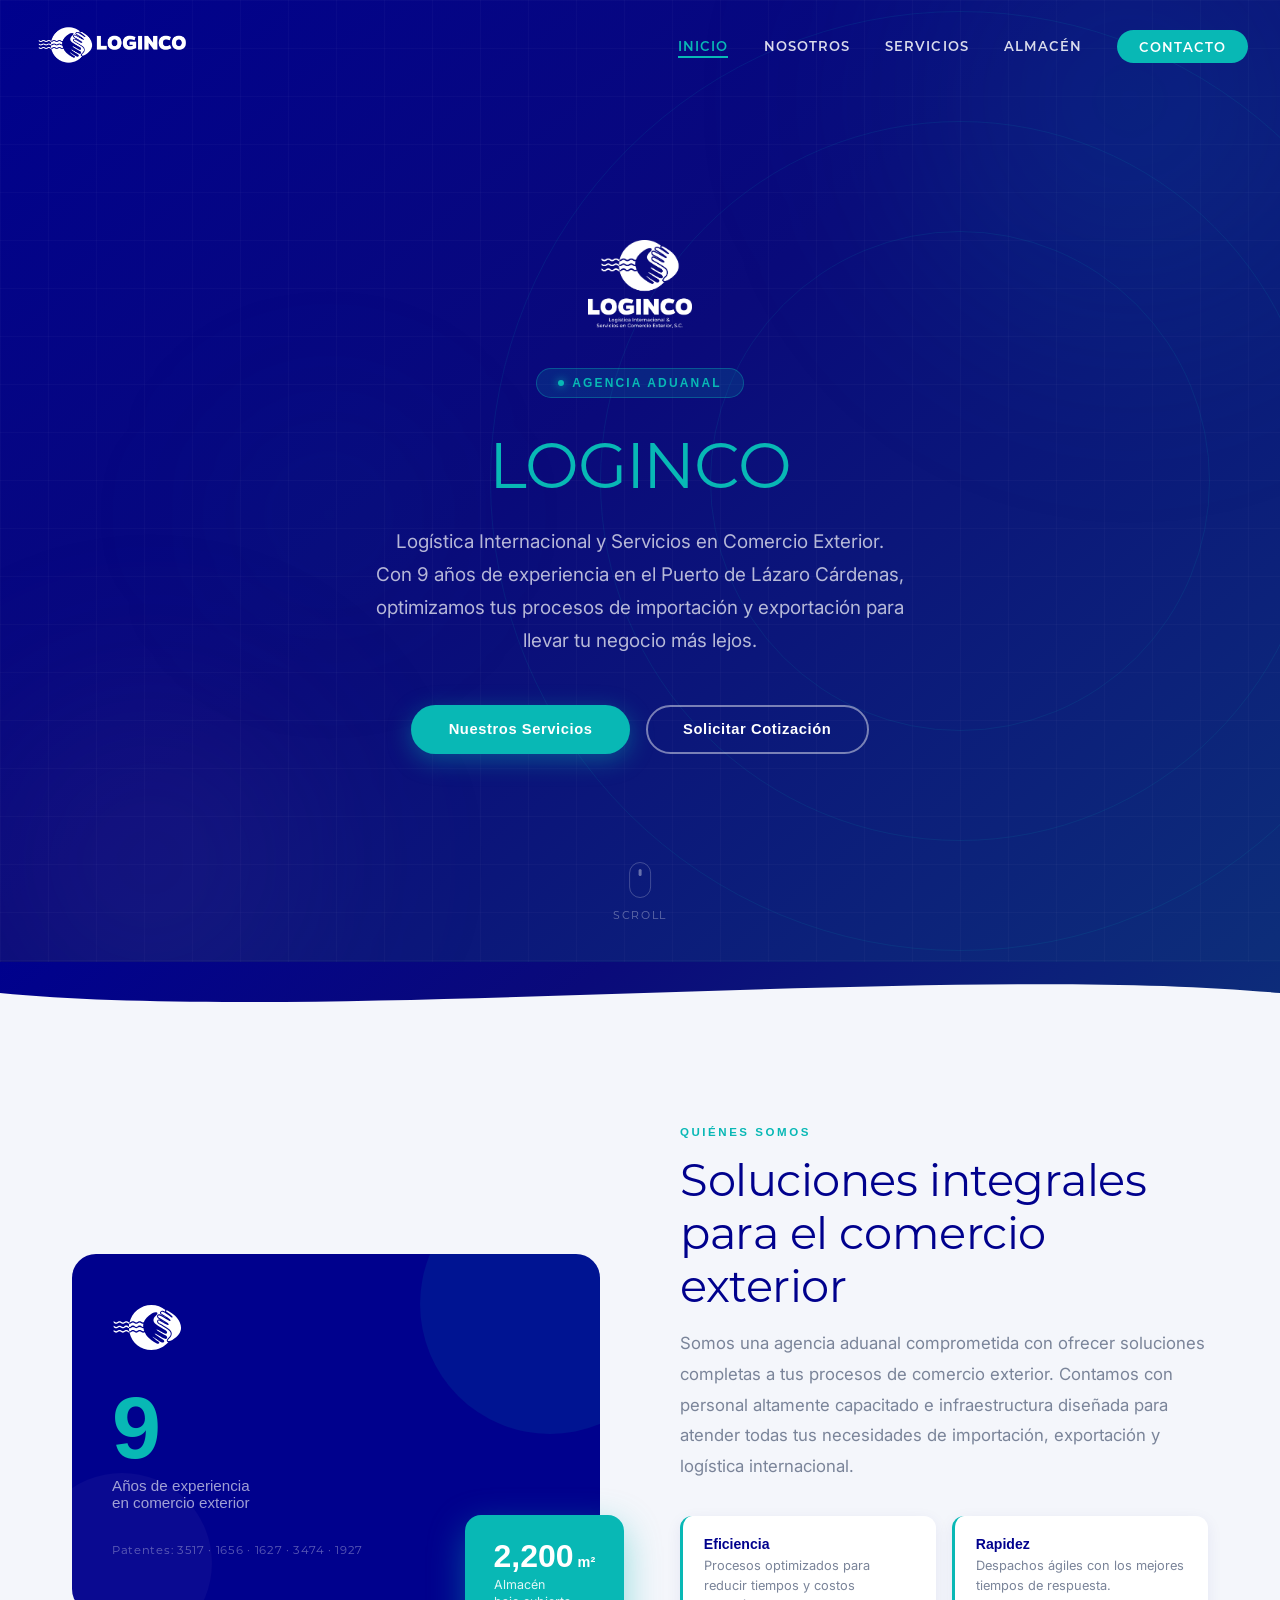
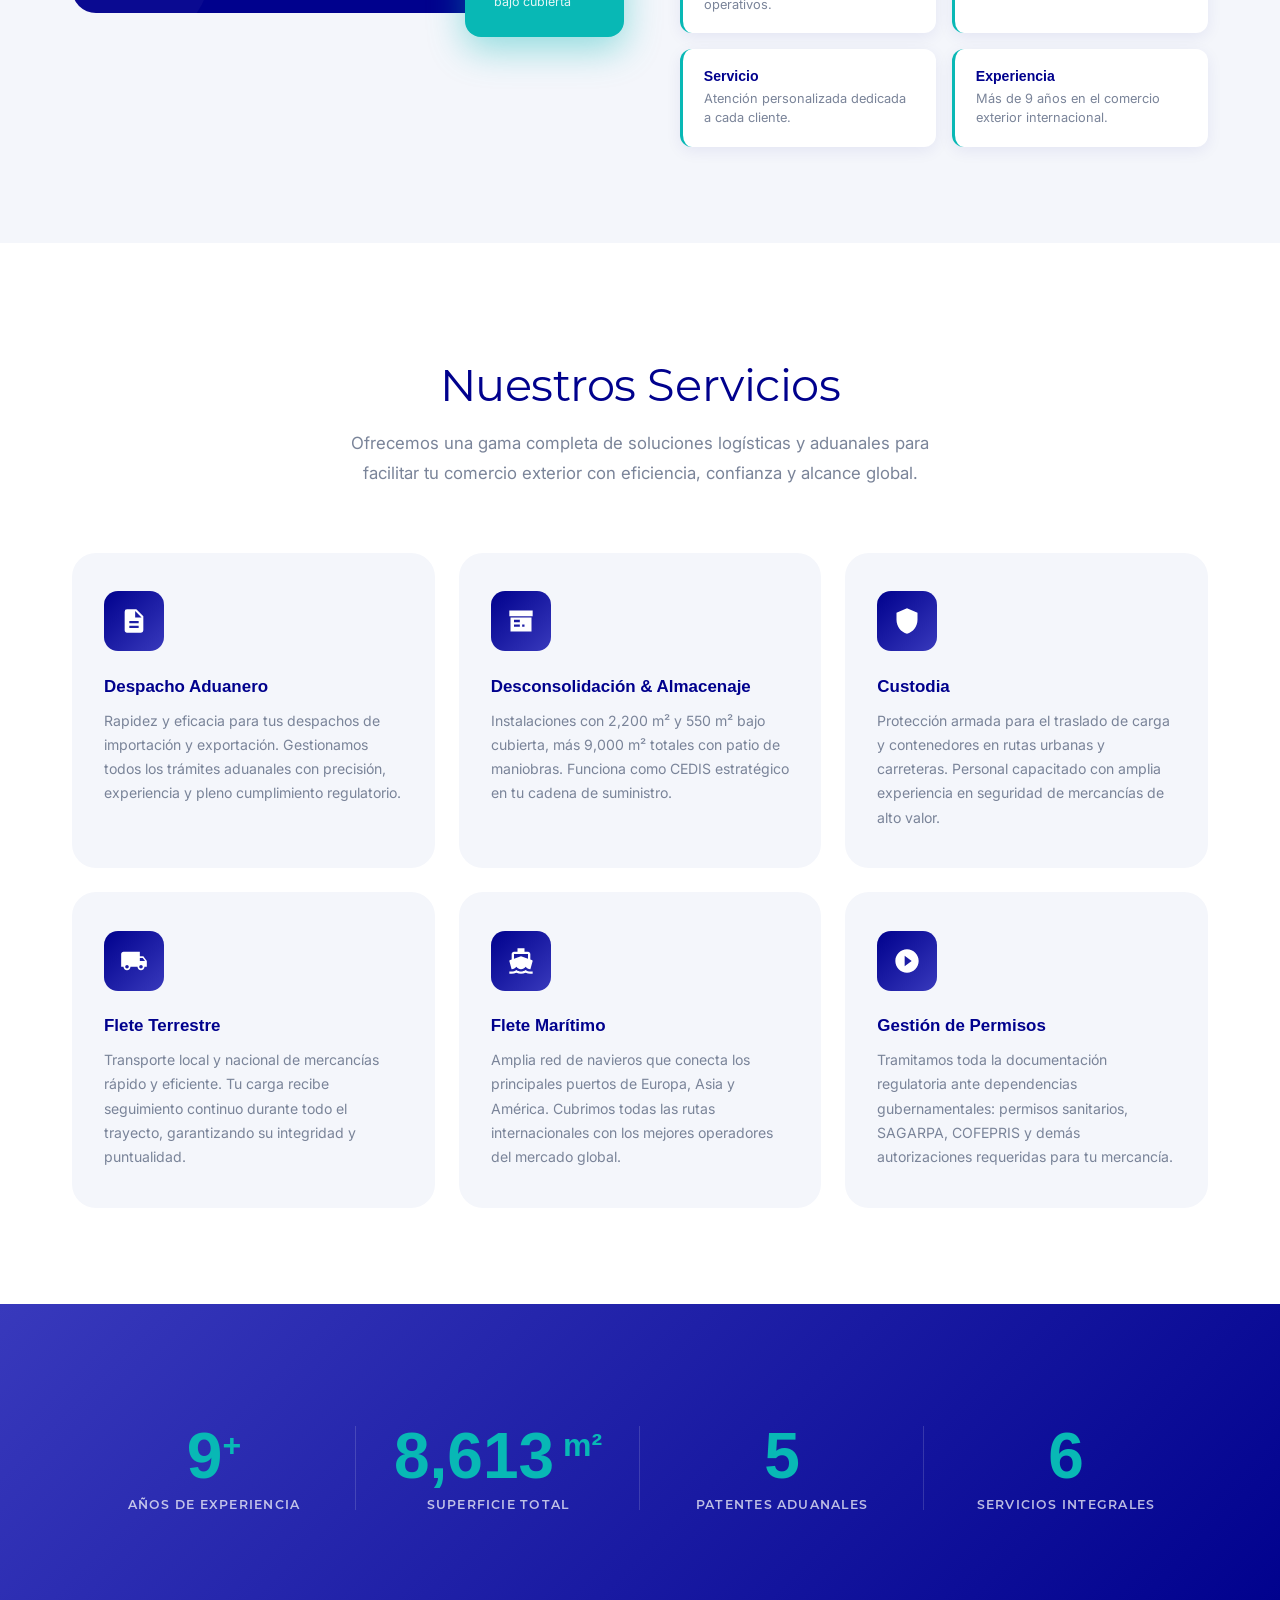
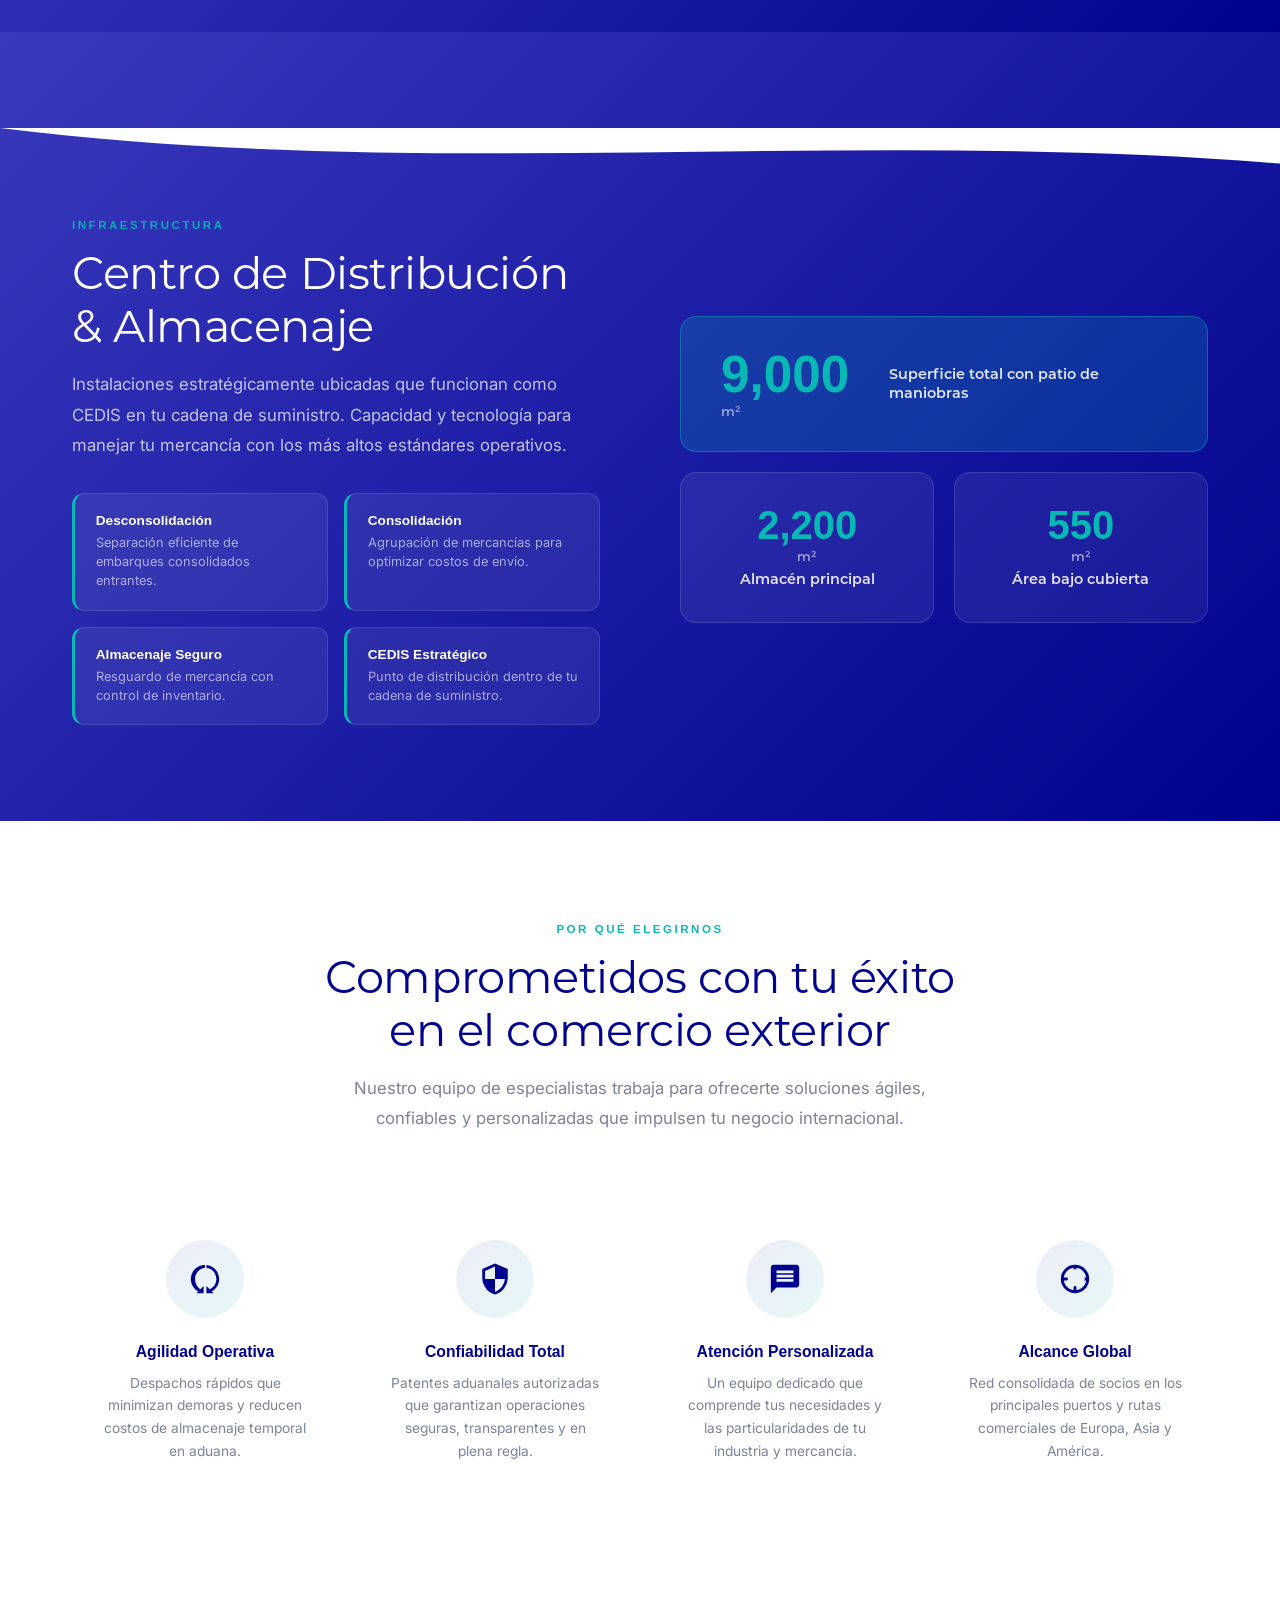
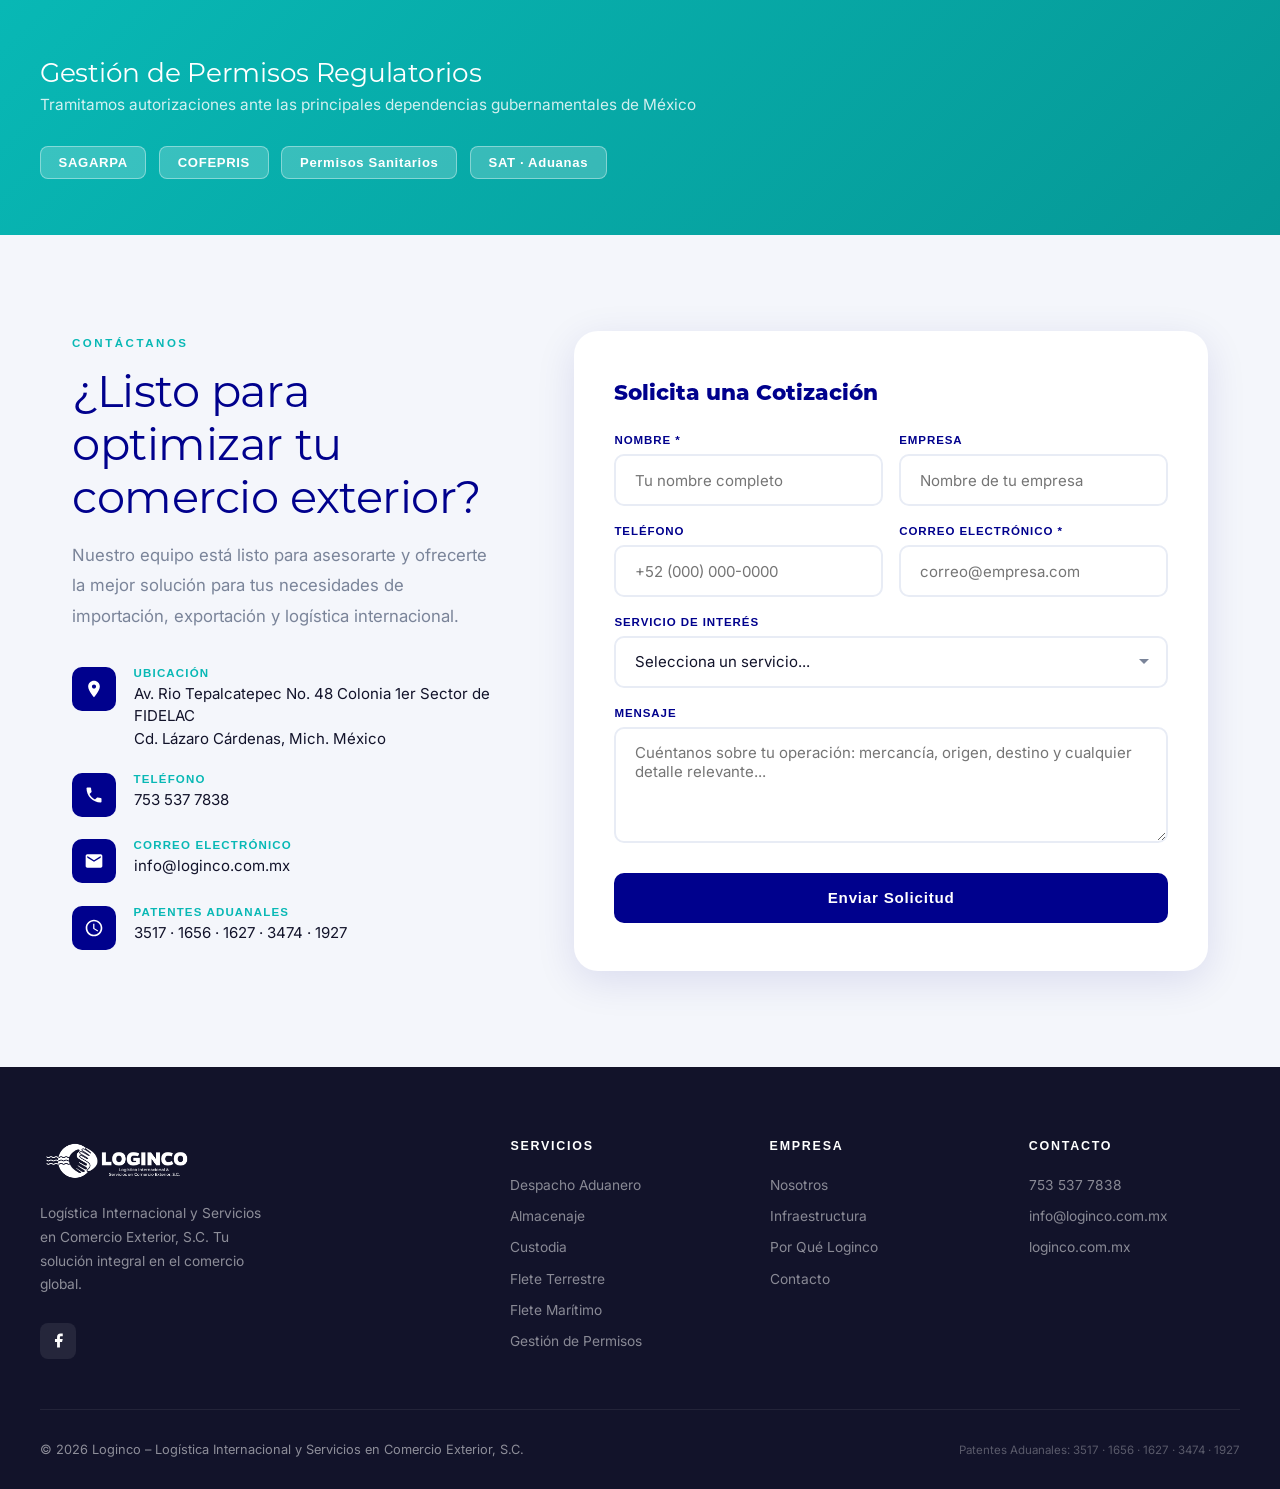
==== commit e0751319: "Correcion de hero" ====
--- a/index.html
+++ b/index.html
@@ -746,7 +746,7 @@
     </h1>
     <p class="hero-p">
       Logística Internacional y Servicios en Comercio Exterior.<br>
-      Más de 9 años optimizando tus procesos de importación y exportación.
+      Con 9 años de experiencia en el Puerto de Lázaro Cárdenas, optimizamos tus procesos de importación y exportación para llevar tu negocio más lejos.
     </p>
     <div class="hero-btns">
       <a href="#servicios" class="btn btn-teal">Nuestros Servicios</a>
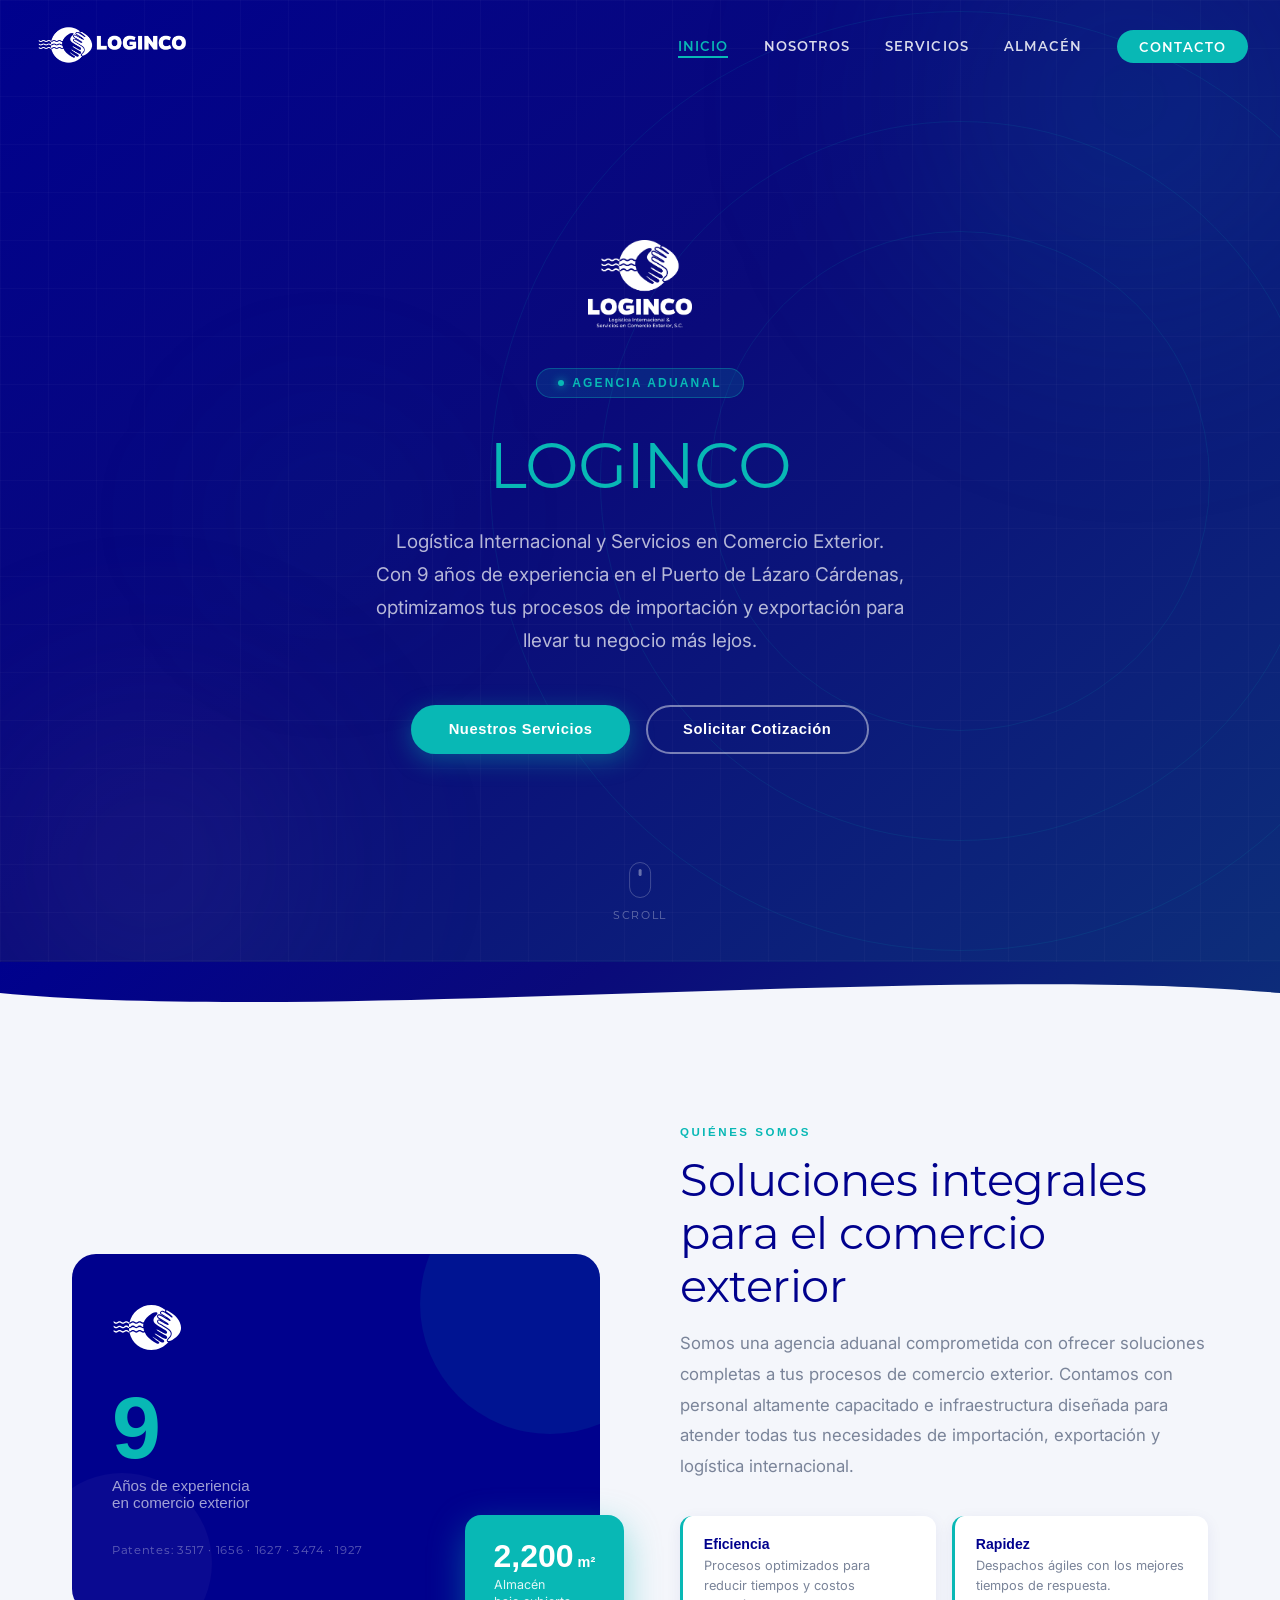
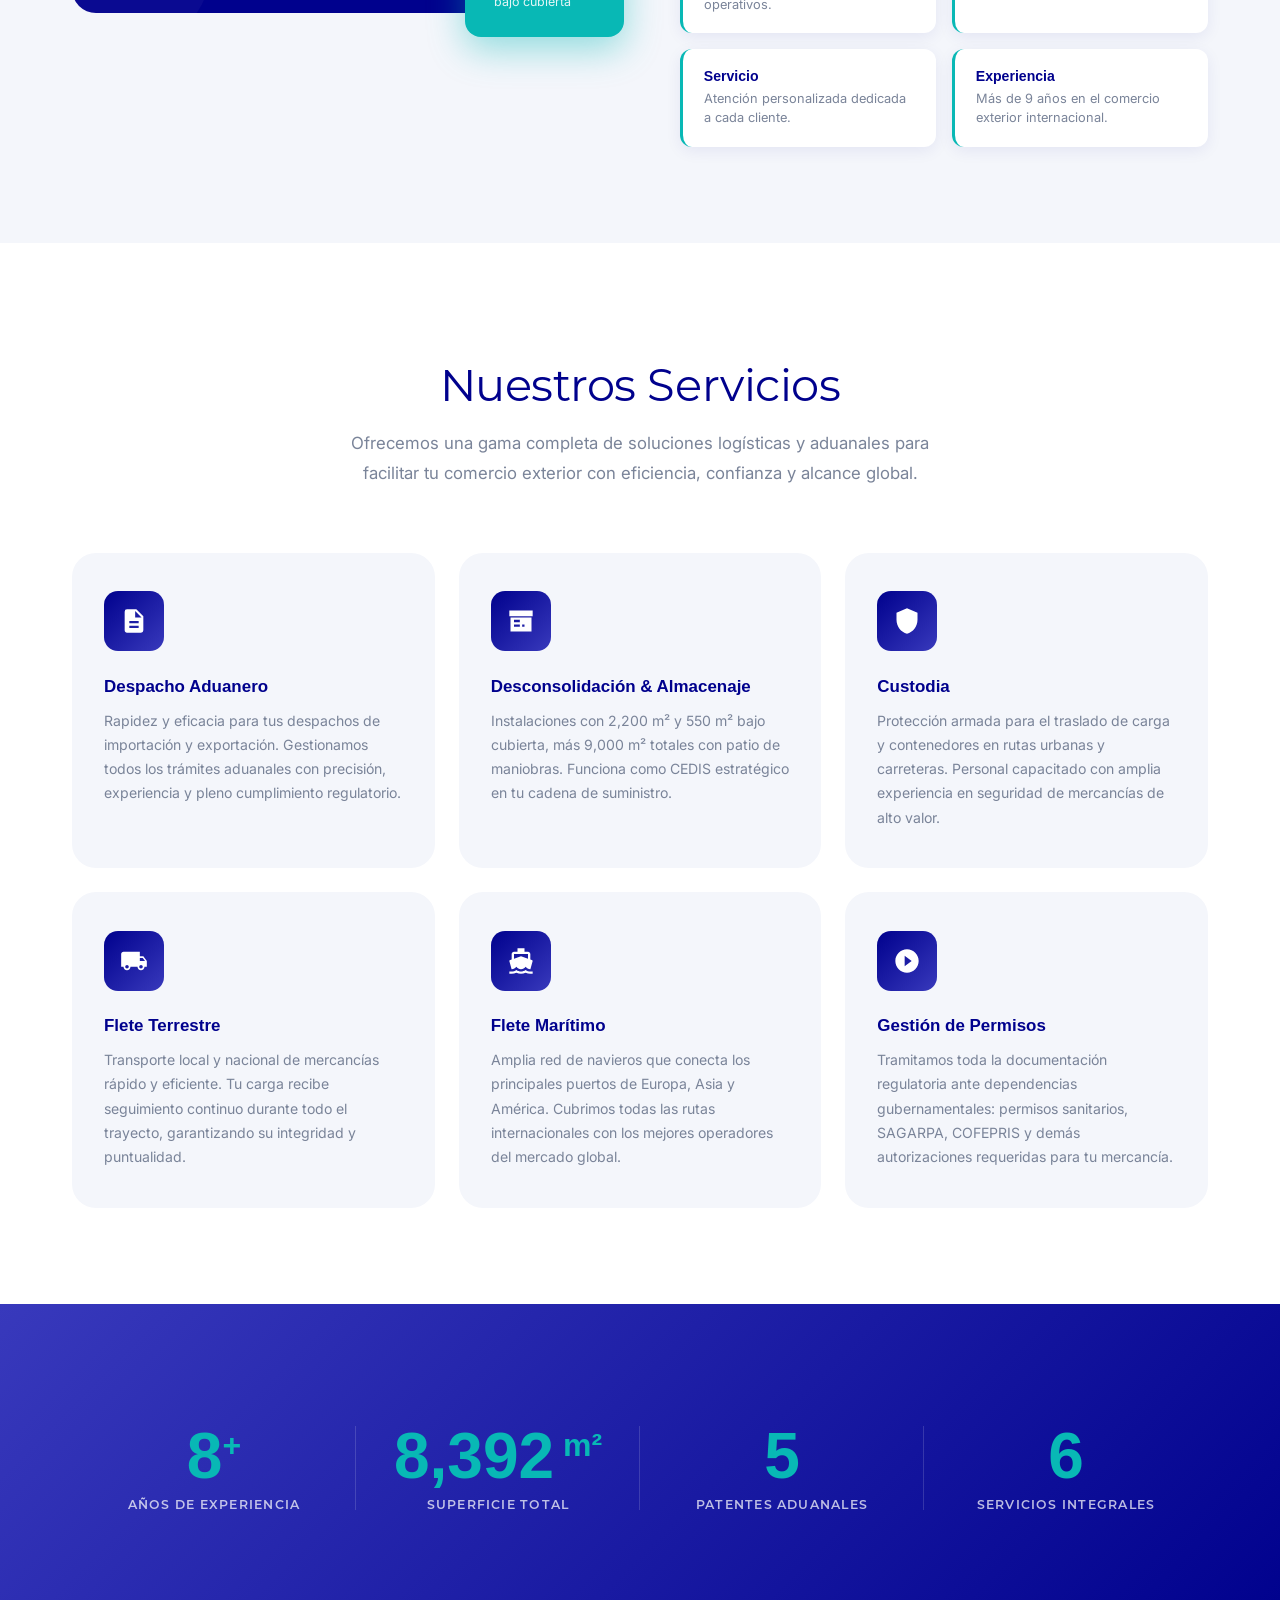
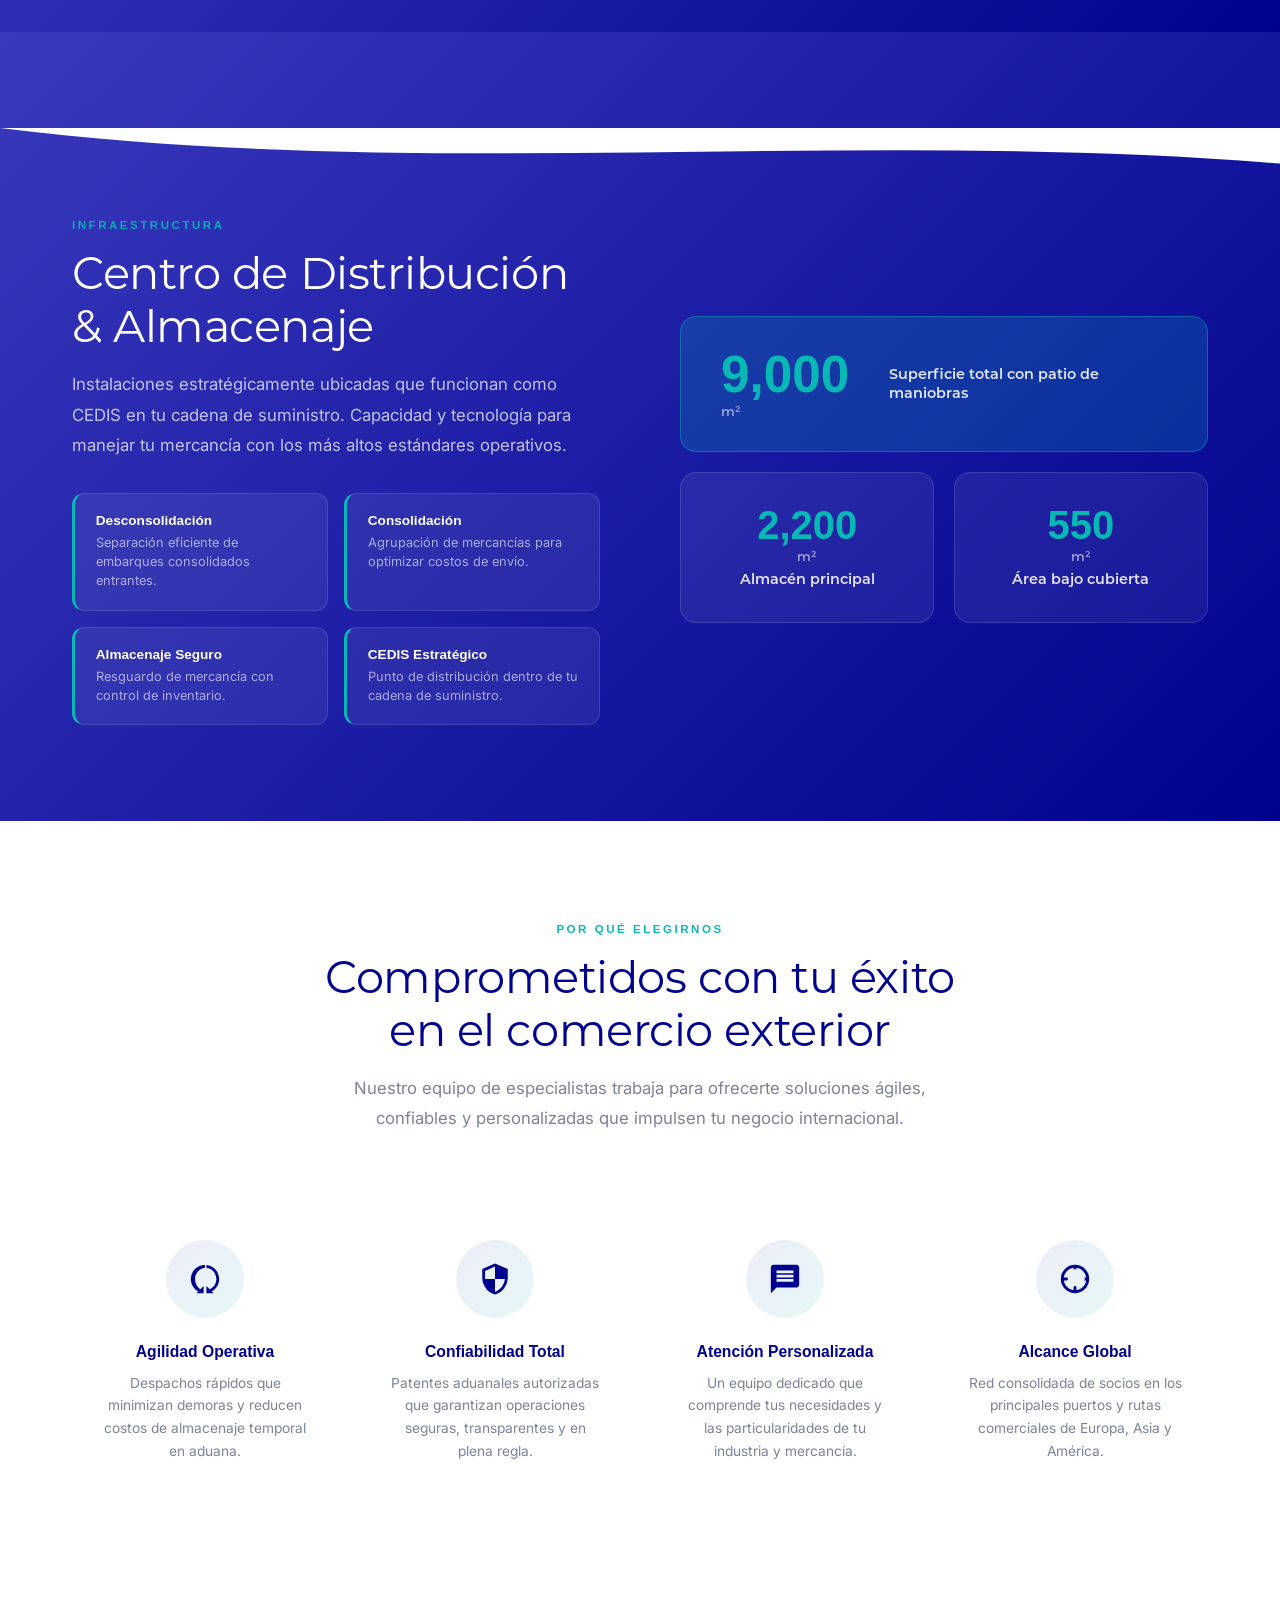
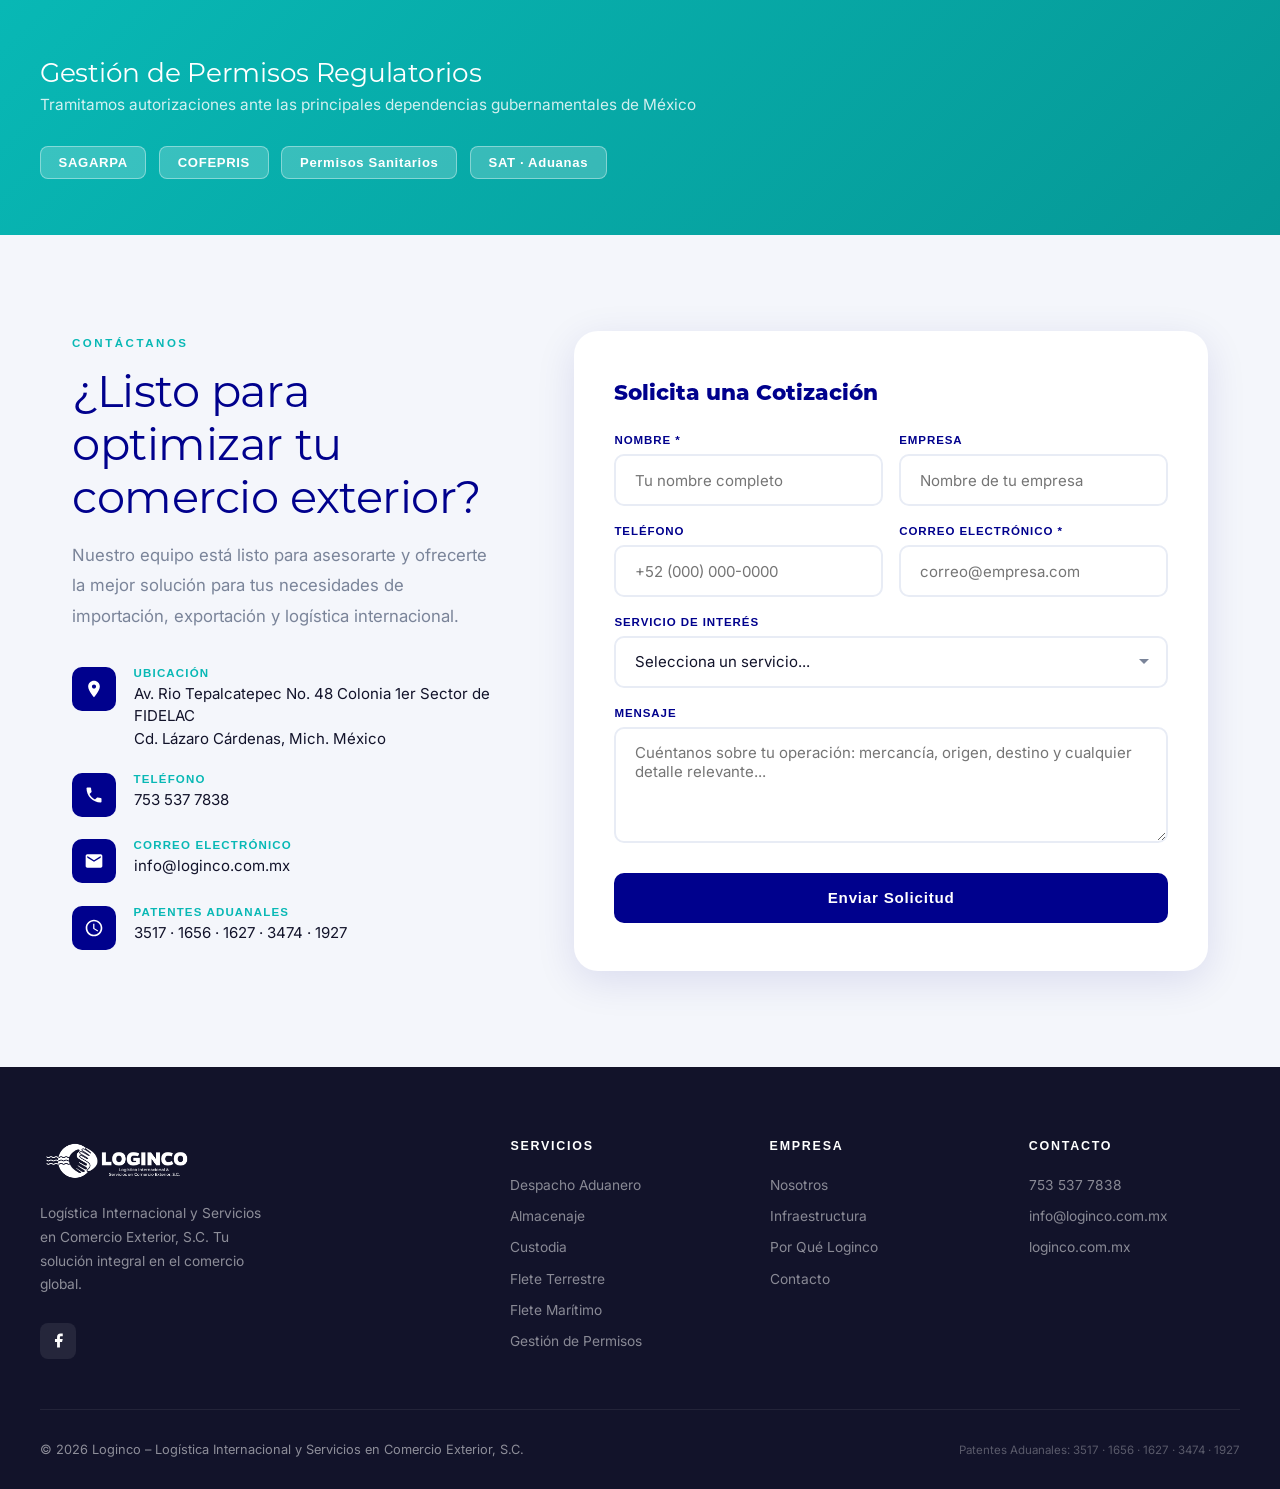
==== commit 0f7d7599: "Creacion de favicon" ====
--- a/index.html
+++ b/index.html
@@ -9,6 +9,13 @@
 
   <!-- Canonical -->
   <link rel="canonical" href="https://loginco.com.mx/">
+
+  <!-- Favicon -->
+  <link rel="icon" href="favicon.svg" type="image/svg+xml">
+  <link rel="icon" href="img/favicon-32x32.png" sizes="32x32" type="image/png">
+  <link rel="icon" href="img/favicon-16x16.png" sizes="16x16" type="image/png">
+  <link rel="apple-touch-icon" href="img/apple-touch-icon.png" sizes="180x180">
+  <link rel="shortcut icon" href="favicon.ico">
 
   <!-- Robots -->
   <meta name="robots" content="index, follow, max-snippet:-1, max-image-preview:large, max-video-preview:-1">
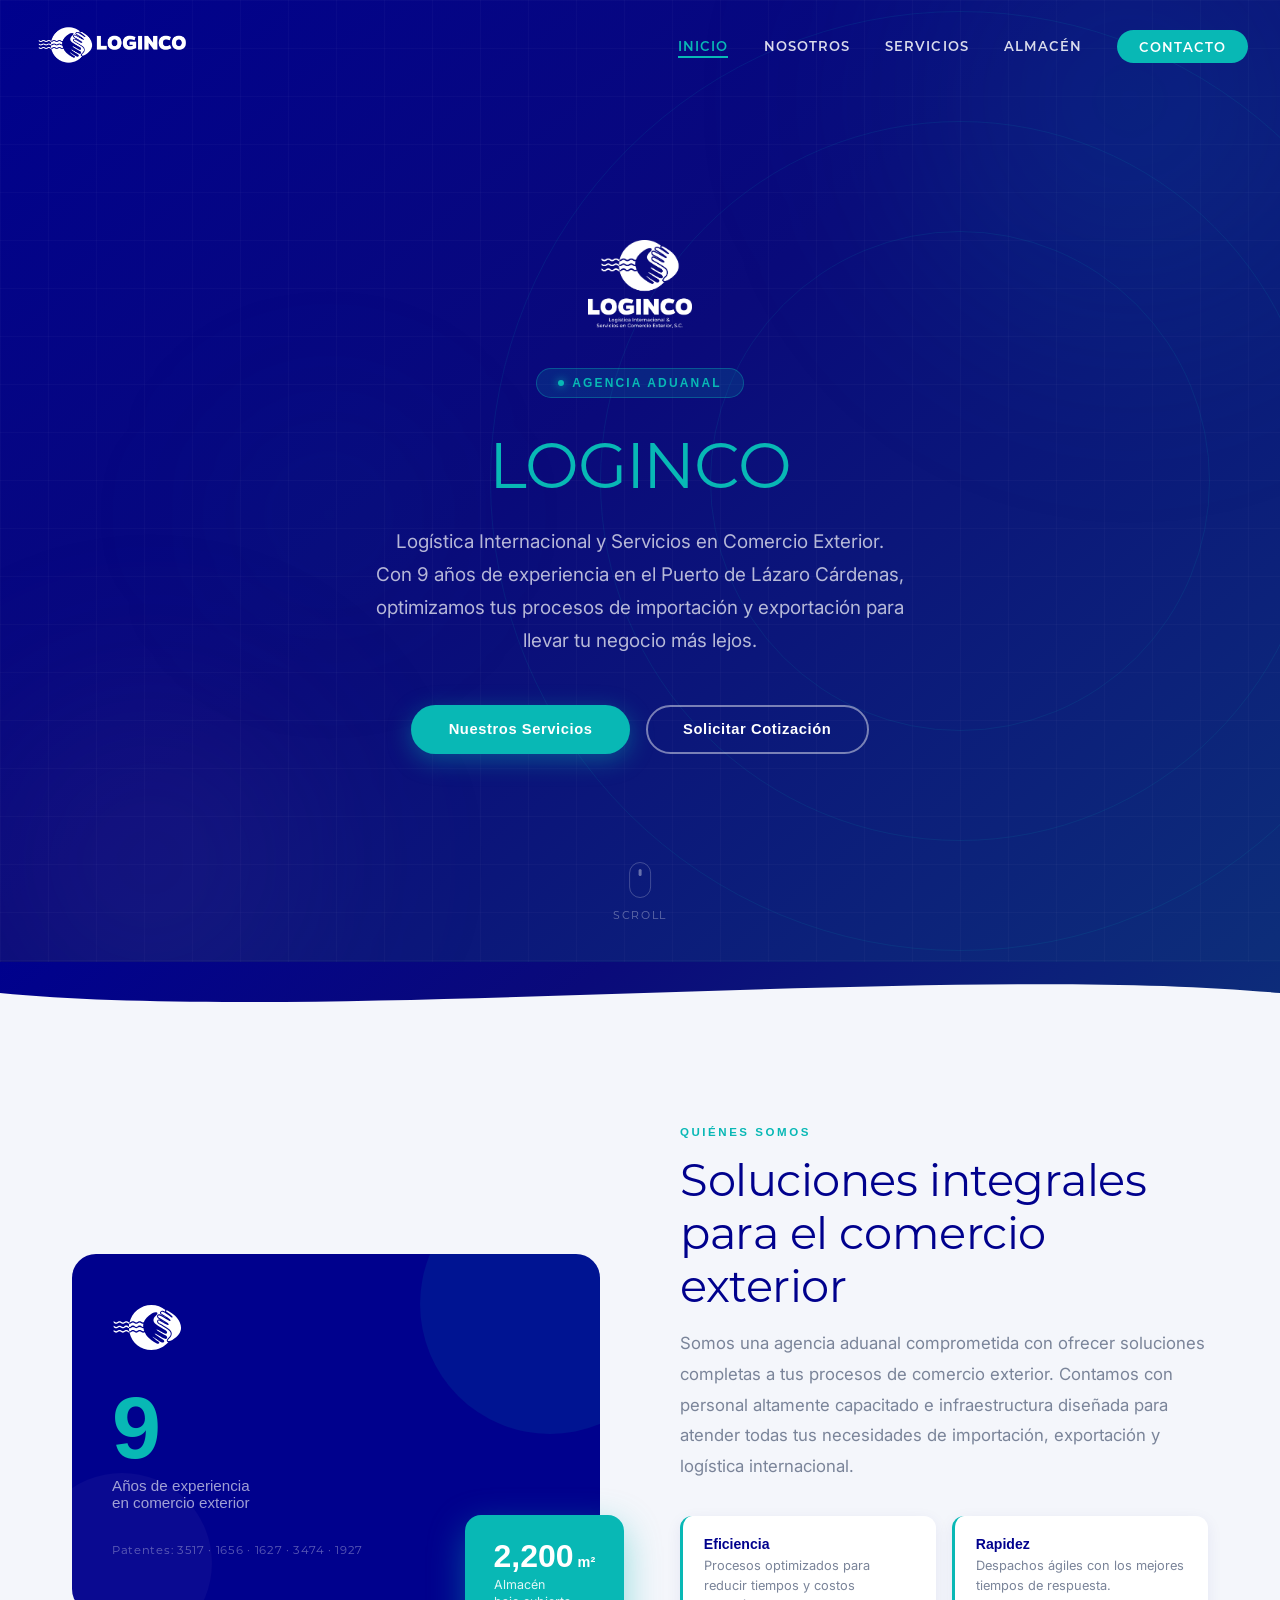
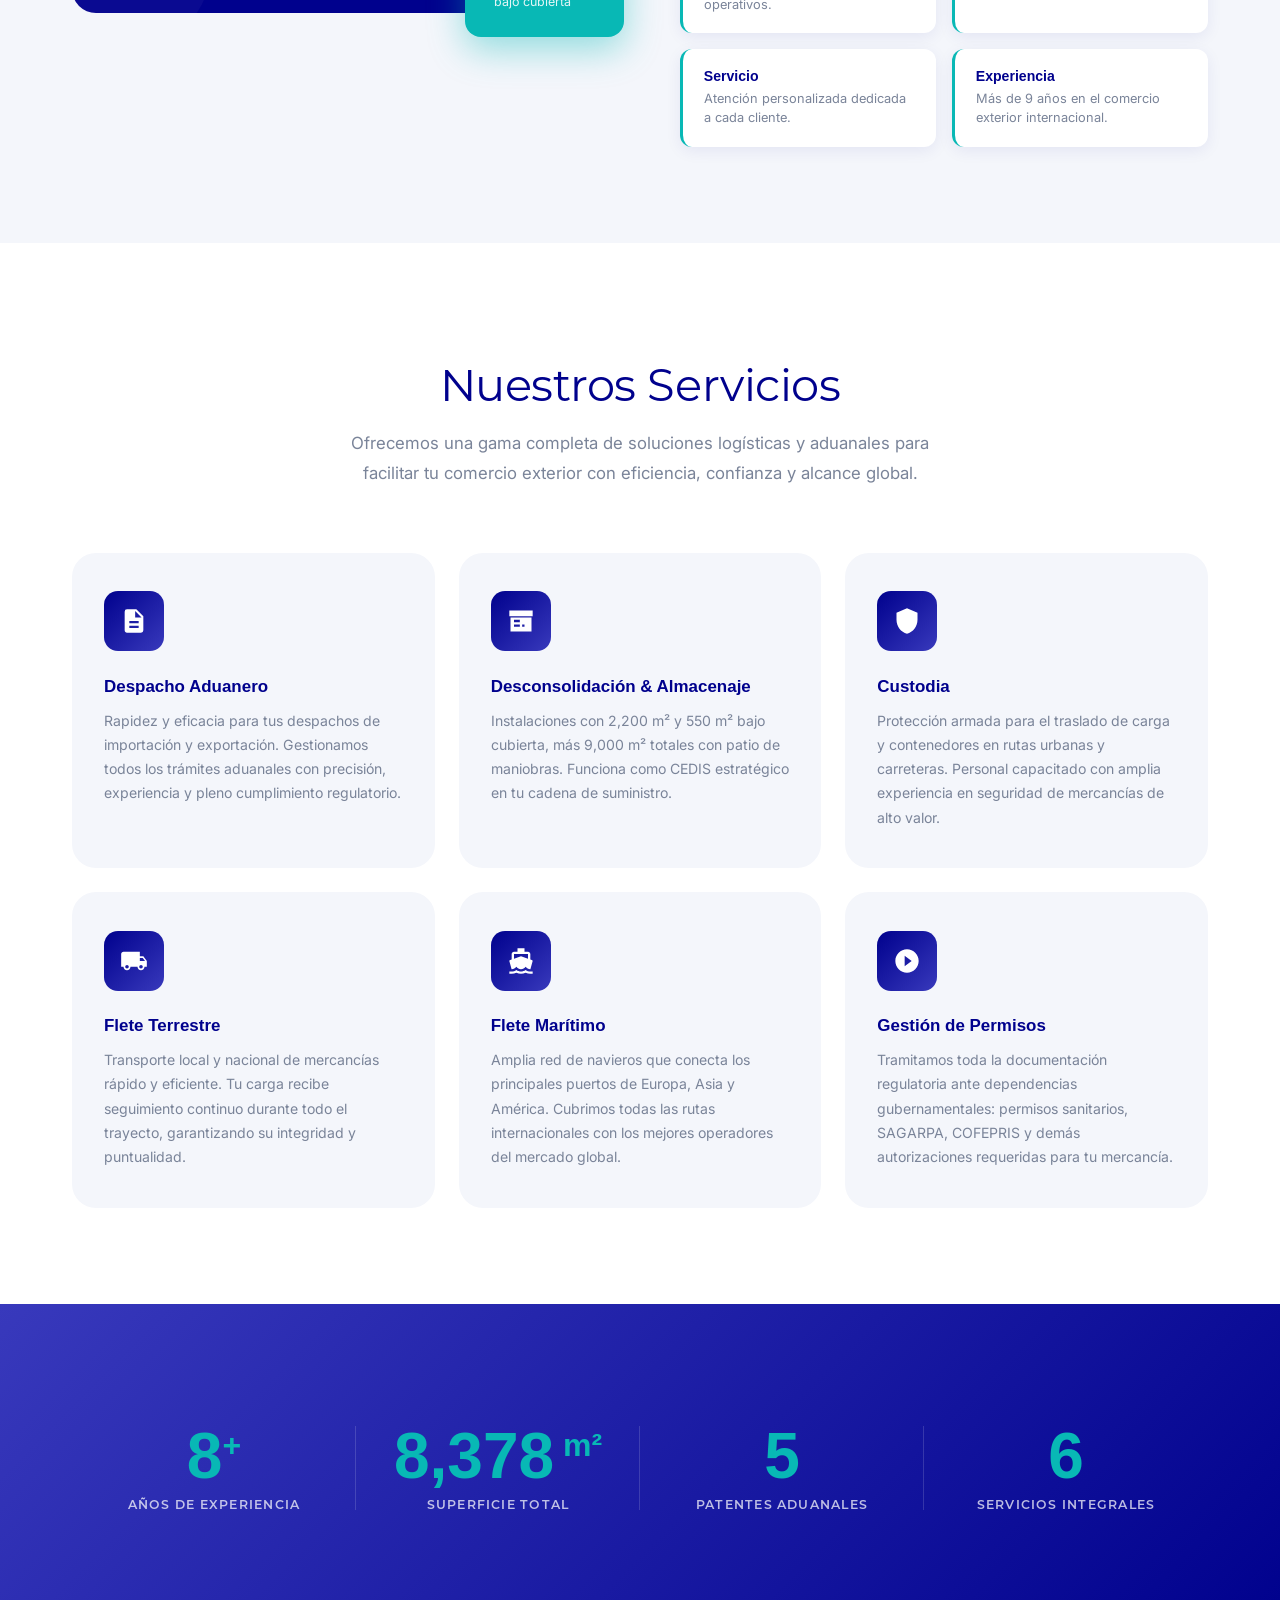
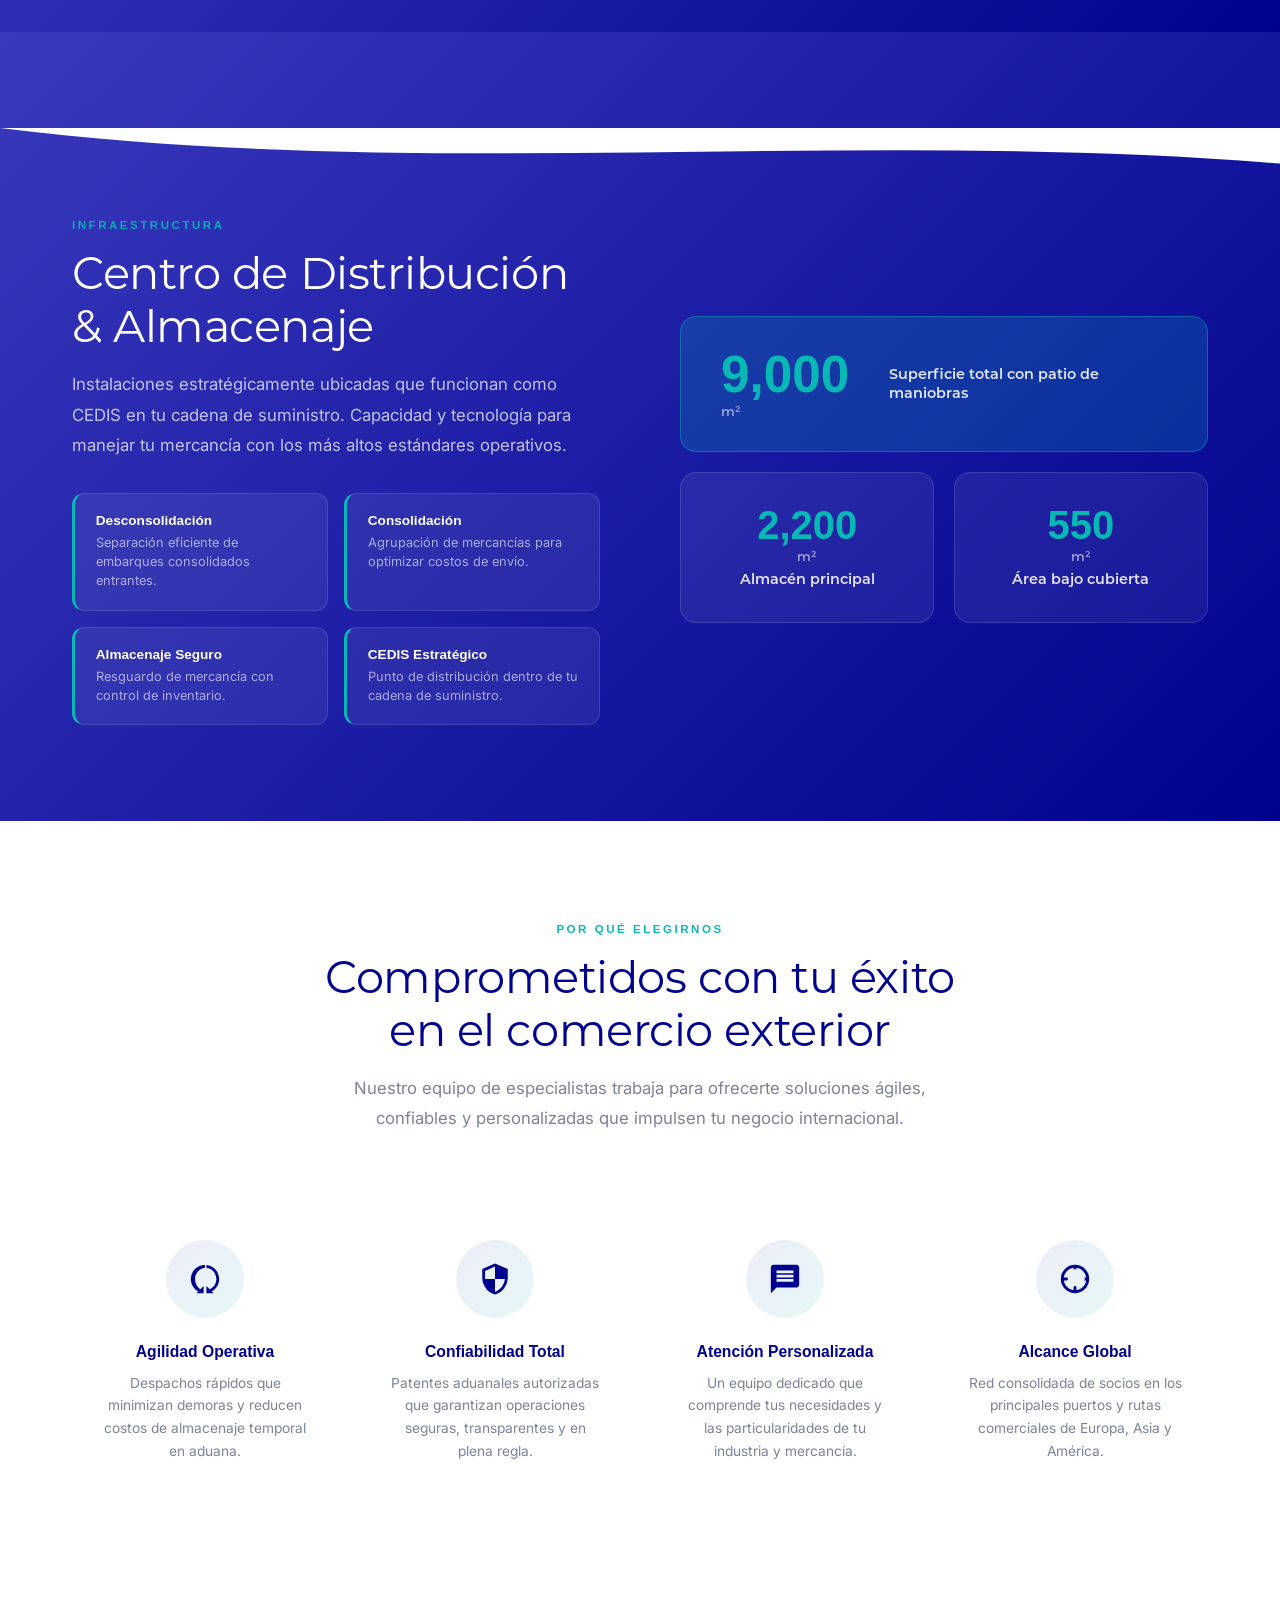
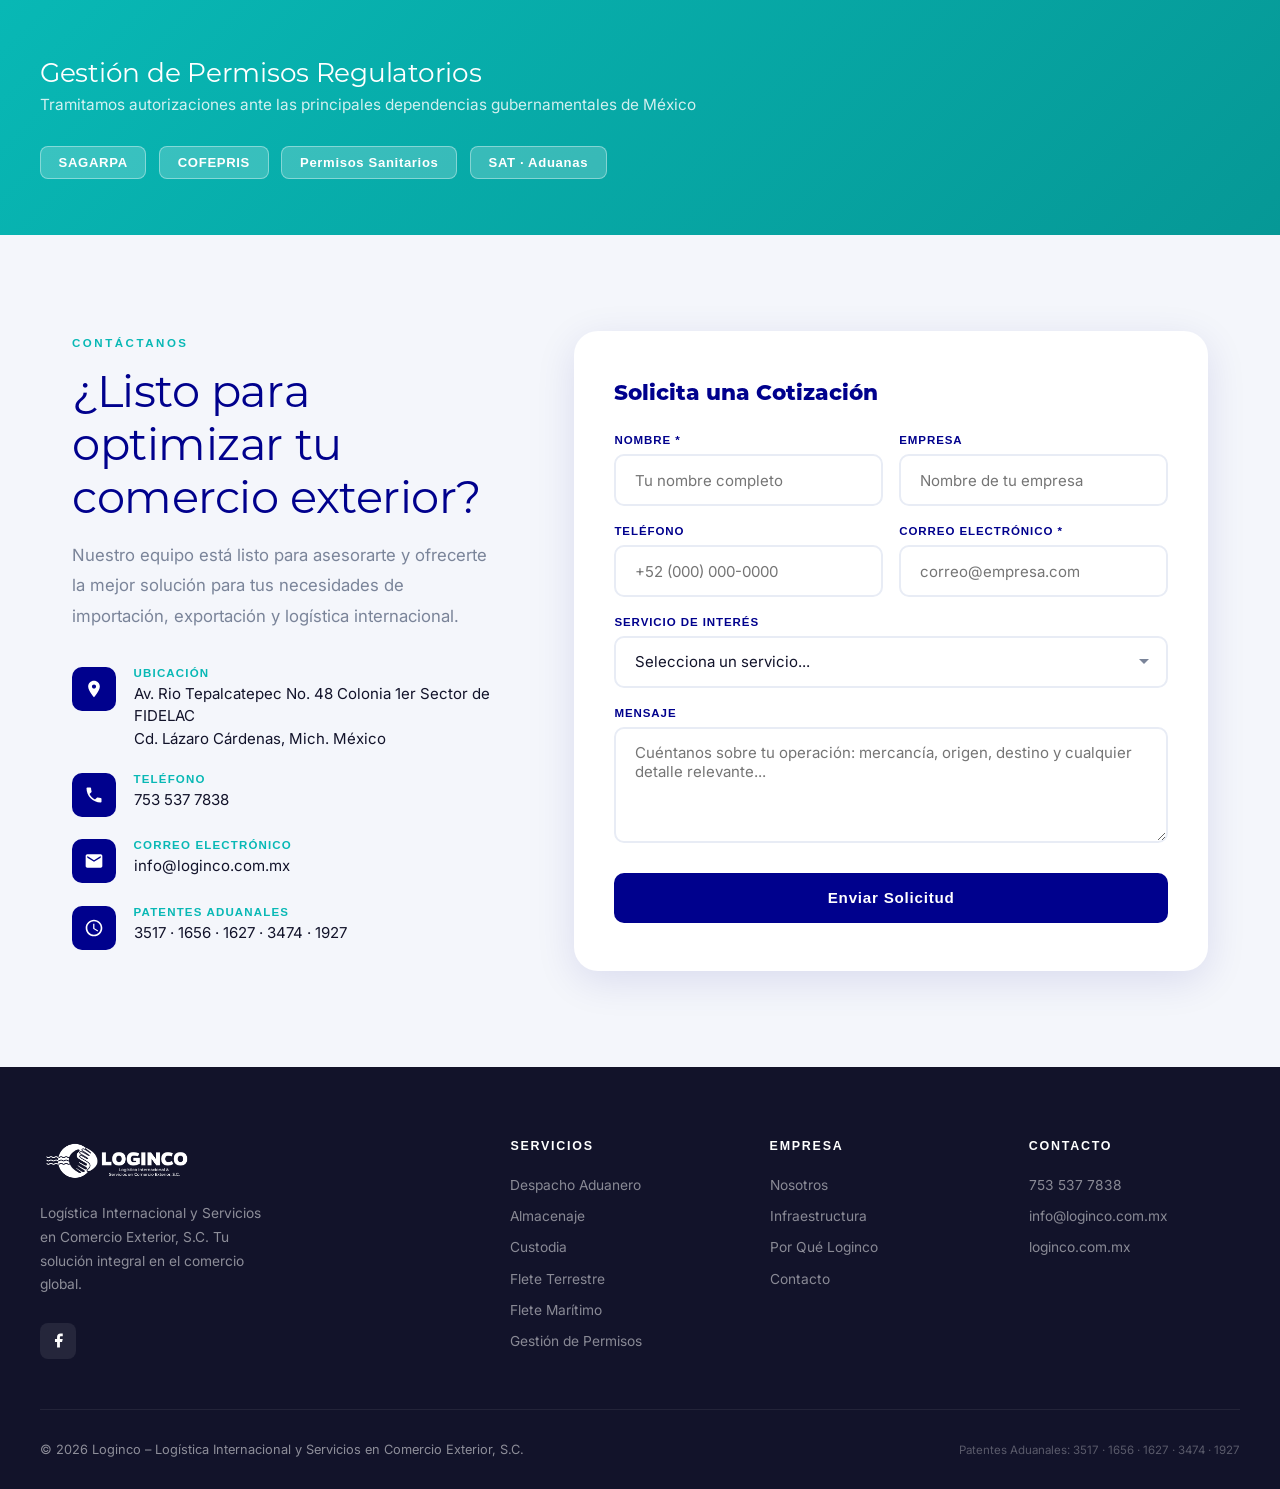
==== commit 70bb4a21: "Extract shared CSS from index.html into style.css" ====
--- a/index.html
+++ b/index.html
@@ -87,625 +87,7 @@
   <link rel="preload" as="style" href="https://fonts.googleapis.com/css2?family=Inter:wght@400;600&display=swap" onload="this.onload=null;this.rel='stylesheet'">
   <noscript><link rel="stylesheet" href="https://fonts.googleapis.com/css2?family=Inter:wght@400;600&display=swap"></noscript>
 
-  <style>
-    /* ── FUENTES LOCALES ─────────────────────────────────────────────────
-       Montserrat: todos los pesos disponibles (locales en /font/)
-       Gentona: fuente display moderna para headings de alto impacto
-       Inter: desde Google Fonts (sin archivo local), usado en body y forms
-    ──────────────────────────────────────────────────────────────────── */
-
-    /* Montserrat Thin (100) */
-    @font-face {
-      font-family: 'Montserrat';
-      src: url('font/Montserrat-Thin.otf') format('opentype');
-      font-weight: 100;
-      font-style: normal;
-      font-display: swap;
-    }
-    @font-face {
-      font-family: 'Montserrat';
-      src: url('font/Montserrat-ThinItalic.otf') format('opentype');
-      font-weight: 100;
-      font-style: italic;
-      font-display: swap;
-    }
-
-    /* Montserrat ExtraLight (200) */
-    @font-face {
-      font-family: 'Montserrat';
-      src: url('font/Montserrat-ExtraLight.otf') format('opentype');
-      font-weight: 200;
-      font-style: normal;
-      font-display: swap;
-    }
-    @font-face {
-      font-family: 'Montserrat';
-      src: url('font/Montserrat-ExtraLightItalic.otf') format('opentype');
-      font-weight: 200;
-      font-style: italic;
-      font-display: swap;
-    }
-
-    /* Montserrat Light (300) */
-    @font-face {
-      font-family: 'Montserrat';
-      src: url('font/Montserrat-Light.otf') format('opentype');
-      font-weight: 300;
-      font-style: normal;
-      font-display: swap;
-    }
-    @font-face {
-      font-family: 'Montserrat';
-      src: url('font/Montserrat-LightItalic.otf') format('opentype');
-      font-weight: 300;
-      font-style: italic;
-      font-display: swap;
-    }
-
-    /* Montserrat Regular (400) */
-    @font-face {
-      font-family: 'Montserrat';
-      src: url('font/Montserrat-Regular.otf') format('opentype');
-      font-weight: 400;
-      font-style: normal;
-      font-display: swap;
-    }
-    @font-face {
-      font-family: 'Montserrat';
-      src: url('font/Montserrat-Italic.otf') format('opentype');
-      font-weight: 400;
-      font-style: italic;
-      font-display: swap;
-    }
-
-    /* Montserrat Medium (500) */
-    @font-face {
-      font-family: 'Montserrat';
-      src: url('font/Montserrat-Medium.otf') format('opentype');
-      font-weight: 500;
-      font-style: normal;
-      font-display: swap;
-    }
-    @font-face {
-      font-family: 'Montserrat';
-      src: url('font/Montserrat-MediumItalic.otf') format('opentype');
-      font-weight: 500;
-      font-style: italic;
-      font-display: swap;
-    }
-
-    /* Montserrat SemiBold (600) */
-    @font-face {
-      font-family: 'Montserrat';
-      src: url('font/Montserrat-SemiBold.otf') format('opentype');
-      font-weight: 600;
-      font-style: normal;
-      font-display: swap;
-    }
-    @font-face {
-      font-family: 'Montserrat';
-      src: url('font/Montserrat-SemiBoldItalic.otf') format('opentype');
-      font-weight: 600;
-      font-style: italic;
-      font-display: swap;
-    }
-
-    /* Montserrat Bold (700) */
-    @font-face {
-      font-family: 'Montserrat';
-      src: url('font/Montserrat-Bold.otf') format('opentype');
-      font-weight: 700;
-      font-style: normal;
-      font-display: swap;
-    }
-    @font-face {
-      font-family: 'Montserrat';
-      src: url('font/Montserrat-BoldItalic.otf') format('opentype');
-      font-weight: 700;
-      font-style: italic;
-      font-display: swap;
-    }
-
-    /* Montserrat ExtraBold (800) */
-    @font-face {
-      font-family: 'Montserrat';
-      src: url('font/Montserrat-ExtraBold.otf') format('opentype');
-      font-weight: 800;
-      font-style: normal;
-      font-display: swap;
-    }
-    @font-face {
-      font-family: 'Montserrat';
-      src: url('font/Montserrat-ExtraBoldItalic.otf') format('opentype');
-      font-weight: 800;
-      font-style: italic;
-      font-display: swap;
-    }
-
-    /* Montserrat Black (900) */
-    @font-face {
-      font-family: 'Montserrat';
-      src: url('font/Montserrat-Black.otf') format('opentype');
-      font-weight: 900;
-      font-style: normal;
-      font-display: swap;
-    }
-    @font-face {
-      font-family: 'Montserrat';
-      src: url('font/Montserrat-BlackItalic.otf') format('opentype');
-      font-weight: 900;
-      font-style: italic;
-      font-display: swap;
-    }
-
-    /* ── TOKENS ──────────────────────────────── */
-    :root {
-      --navy:       #00018d;
-      --blue:       #3839bc;
-      --lavender:   #7e71b7;
-      --teal:       #08b8b5;
-      --teal-d:     #069896;
-      --white:      #ffffff;
-      --bg:         #f4f6fb;
-      --border:     #e8ecf5;
-      --muted:      #7a8499;
-      --dark:       #12132a;
-      --grad-hero:  linear-gradient(140deg, #00018d 0%, #0a0a7a 45%, #0d2e7a 100%);
-      --grad-mid:   linear-gradient(135deg, #3839bc 0%, #00018d 100%);
-      --shadow-s:   0 4px 16px rgba(0,1,141,.07);
-      --shadow-m:   0 10px 40px rgba(0,1,141,.11);
-      --r:          16px;
-      --rl:         24px;
-      --t:          .3s ease;
-
-      /* Sistema tipográfico */
-      --font-display:  'Montserrat', sans-serif;               /* Headings hero y section h2 */
-      --font-heading:  'Montserrat', sans-serif;               /* UI labels, botones, stats */
-      --font-body:     'Inter', sans-serif;                    /* Body text, formularios */
-    }
-
-    /* ── RESET ───────────────────────────────── */
-    *, *::before, *::after { margin:0; padding:0; box-sizing:border-box; }
-    html { scroll-behavior:smooth; font-size:16px; }
-    body { font-family: var(--font-body); color:var(--dark); background:var(--white); overflow-x:hidden; -webkit-font-smoothing:antialiased; }
-    img  { max-width:100%; display:block; }
-    a    { text-decoration:none; }
-
-    /* ── LAYOUT ──────────────────────────────── */
-    .wrap { width:100%; max-width:1200px; margin:0 auto; padding:0 2rem; }
-    section { padding:6rem 0; }
-
-    /* ── TYPE ────────────────────────────────── */
-    .lbl {
-      display:inline-block;
-      font-family: var(--font-heading); font-weight:700;
-      font-size:.72rem; letter-spacing:.22em; text-transform:uppercase;
-      color:var(--teal); margin-bottom:1rem;
-    }
-    .lbl-w { color:rgba(8,184,181,.9); }
-
-    .h2 {
-      font-family: var(--font-display); font-weight:400;
-      font-size:clamp(1.9rem,4vw,2.8rem); line-height:1.18; color:var(--navy);
-      letter-spacing:-.01em;
-    }
-    .h2-w  { color:var(--white); }
-    .h2-c  { text-align:center; }
-
-    .sub { font-size:1.05rem; line-height:1.82; color:var(--muted); margin-top:1rem; }
-    .sub-w { color:rgba(255,255,255,.72); }
-    .sub-c { text-align:center; margin-left:auto; margin-right:auto; max-width:580px; }
-
-    /* ── BUTTONS ─────────────────────────────── */
-    .btn {
-      display:inline-flex; align-items:center; gap:.5rem;
-      font-family: var(--font-heading); font-weight:700;
-      font-size:.92rem; letter-spacing:.04em;
-      padding:.9rem 2.2rem; border-radius:50px;
-      cursor:pointer; transition:all var(--t); border:2px solid transparent;
-    }
-    .btn-teal  { background:var(--teal); color:#fff; box-shadow:0 6px 24px rgba(8,184,181,.38); }
-    .btn-teal:hover { background:var(--teal-d); transform:translateY(-2px); box-shadow:0 10px 32px rgba(8,184,181,.48); }
-    .btn-ghost { background:transparent; color:#fff; border-color:rgba(255,255,255,.45); }
-    .btn-ghost:hover { border-color:#fff; background:rgba(255,255,255,.1); transform:translateY(-2px); }
-
-    /* ── REVEAL ──────────────────────────────── */
-    .rv { opacity:0; transform:translateY(28px); transition:opacity .72s ease, transform .72s ease; }
-    .rv.in { opacity:1; transform:translateY(0); }
-    .d1{transition-delay:.08s} .d2{transition-delay:.16s} .d3{transition-delay:.24s}
-    .d4{transition-delay:.32s} .d5{transition-delay:.40s} .d6{transition-delay:.48s}
-
-    /* ══════════════════════════════════════════
-       NAVBAR
-    ══════════════════════════════════════════ */
-    #nav {
-      position:fixed; top:0; left:0; right:0; z-index:1000;
-      padding:1.4rem 2rem;
-      display:flex; align-items:center; justify-content:space-between;
-      transition:background var(--t), padding var(--t), box-shadow var(--t);
-    }
-    #nav.up {
-      background:rgba(0,1,141,.97);
-      backdrop-filter:blur(12px);
-      padding:.9rem 2rem;
-      box-shadow:0 2px 30px rgba(0,0,0,.28);
-    }
-    .nav-logo img { height:46px; filter:brightness(0) invert(1); transition:height var(--t); }
-    #nav.up .nav-logo img { height:40px; }
-
-    .nav-ul { display:flex; list-style:none; gap:2.2rem; align-items:center; }
-    .nav-ul a {
-      font-family: var(--font-heading); font-weight:600;
-      font-size:.82rem; letter-spacing:.08em; text-transform:uppercase;
-      color:rgba(255,255,255,.85); position:relative; transition:color var(--t);
-    }
-    .nav-ul a::after {
-      content:''; position:absolute; bottom:-4px; left:0;
-      width:0; height:2px; background:var(--teal); transition:width var(--t);
-    }
-    .nav-ul a:hover, .nav-ul a.on { color:var(--teal); }
-    .nav-ul a:hover::after, .nav-ul a.on::after { width:100%; }
-    .nav-cta { background:var(--teal)!important; color:#fff!important; padding:.55rem 1.35rem!important; border-radius:30px; }
-    .nav-cta::after { display:none!important; }
-    .nav-cta:hover { background:var(--teal-d)!important; }
-
-    /* hamburger */
-    .hbg { display:none; flex-direction:column; gap:5px; cursor:pointer; padding:5px; z-index:1001; }
-    .hbg span { display:block; width:24px; height:2px; background:#fff; border-radius:2px; transition:all var(--t); }
-    .hbg.x span:nth-child(1) { transform:translateY(7px) rotate(45deg); }
-    .hbg.x span:nth-child(2) { opacity:0; }
-    .hbg.x span:nth-child(3) { transform:translateY(-7px) rotate(-45deg); }
-
-    /* mobile overlay */
-    .mob-nav {
-      display:none; position:fixed; inset:0;
-      background:var(--navy); z-index:999;
-      flex-direction:column; align-items:center; justify-content:center; gap:2.5rem;
-    }
-    .mob-nav.open { display:flex; }
-    .mob-nav a {
-      font-family: var(--font-heading); font-weight:700;
-      font-size:1.4rem; color:rgba(255,255,255,.85);
-      text-transform:uppercase; transition:color var(--t);
-    }
-    .mob-nav a:hover { color:var(--teal); }
-
-    /* ══════════════════════════════════════════
-       HERO
-    ══════════════════════════════════════════ */
-    #inicio {
-      position:relative; min-height:100vh;
-      background:var(--grad-hero);
-      display:flex; align-items:center; justify-content:center; overflow:hidden;
-    }
-    /* grid lines */
-    .hero-grid {
-      position:absolute; inset:0;
-      background-image:
-        linear-gradient(rgba(255,255,255,.025) 1px, transparent 1px),
-        linear-gradient(90deg, rgba(255,255,255,.025) 1px, transparent 1px);
-      background-size:48px 48px;
-    }
-    /* ambient glows */
-    .glow { position:absolute; border-radius:50%; filter:blur(80px); pointer-events:none; animation:pulse 6s ease-in-out infinite alternate; }
-    .g1 { width:700px; height:700px; top:-250px; right:-200px; background:radial-gradient(circle,rgba(8,184,181,.14) 0%,transparent 70%); animation-delay:0s; }
-    .g2 { width:500px; height:500px; bottom:-150px; left:-100px; background:radial-gradient(circle,rgba(126,113,183,.12) 0%,transparent 70%); animation-delay:2s; }
-    .g3 { width:300px; height:300px; top:38%; left:14%; background:radial-gradient(circle,rgba(8,184,181,.08) 0%,transparent 70%); animation-delay:4s; }
-    @keyframes pulse { from{transform:scale(1) translate(0,0);opacity:.7} to{transform:scale(1.1) translate(15px,-10px);opacity:1} }
-    /* rings */
-    .ring { position:absolute; border-radius:50%; border:1px solid rgba(8,184,181,.1); }
-    .r1 { width:500px; height:500px; top:50%; left:75%; transform:translate(-50%,-50%); }
-    .r2 { width:720px; height:720px; top:50%; left:75%; transform:translate(-50%,-50%); }
-    .r3 { width:940px; height:940px; top:50%; left:75%; transform:translate(-50%,-50%); }
-
-    .hero-inner {
-      position:relative; z-index:2;
-      text-align:center; padding:9rem 2rem 7rem; max-width:840px;
-    }
-    .hero-logo { height:88px; width:auto; filter:brightness(0) invert(1); margin:0 auto 2.5rem; }
-    .hero-badge {
-      display:inline-flex; align-items:center; gap:.5rem;
-      background:rgba(8,184,181,.15); border:1px solid rgba(8,184,181,.35);
-      color:var(--teal); padding:.45rem 1.3rem; border-radius:30px;
-      font-family: var(--font-heading); font-weight:700; font-size:.75rem;
-      letter-spacing:.18em; text-transform:uppercase; margin-bottom:2rem;
-    }
-    .hero-badge::before {
-      content:''; width:6px; height:6px; border-radius:50%;
-      background:var(--teal); box-shadow:0 0 8px var(--teal);
-      animation:blink 2s ease-in-out infinite;
-    }
-    @keyframes blink { 0%,100%{opacity:1} 50%{opacity:.25} }
-    .hero-h1 {
-      font-family: var(--font-display); font-weight:400;
-      font-size:clamp(2.4rem,5.8vw,4rem); color:#fff; line-height:1.1; margin-bottom:1.5rem;
-      letter-spacing:-.02em;
-    }
-    .hero-h1 span { color:var(--teal); }
-    .hero-p { font-size:clamp(1rem,2vw,1.18rem); color:rgba(255,255,255,.7); max-width:540px; margin:0 auto 3rem; line-height:1.75; }
-    .hero-btns { display:flex; gap:1rem; justify-content:center; flex-wrap:wrap; }
-    /* scroll hint */
-    .scroll-hint {
-      position:absolute; bottom:2.5rem; left:50%; transform:translateX(-50%);
-      display:flex; flex-direction:column; align-items:center; gap:.6rem;
-      color:rgba(255,255,255,.38); font-size:.68rem;
-      font-family: var(--font-heading); letter-spacing:.15em; text-transform:uppercase;
-    }
-    .mouse { width:22px; height:36px; border:1.5px solid rgba(255,255,255,.22); border-radius:11px; position:relative; }
-    .mouse::after {
-      content:''; position:absolute; width:3px; height:7px;
-      background:rgba(255,255,255,.38); border-radius:2px; top:6px; left:50%;
-      transform:translateX(-50%); animation:ms 1.6s ease-in-out infinite;
-    }
-    @keyframes ms { 0%{opacity:1;top:6px} 100%{opacity:0;top:20px} }
-
-    /* wave utility */
-    .wave { line-height:0; overflow:hidden; }
-    .wave svg { display:block; width:100%; }
-
-    /* ══════════════════════════════════════════
-       ABOUT
-    ══════════════════════════════════════════ */
-    #nosotros { background:var(--bg); }
-    .about-g { display:grid; grid-template-columns:1fr 1fr; gap:5rem; align-items:center; }
-    .about-vis { position:relative; }
-    .about-card {
-      background:var(--navy); border-radius:var(--rl);
-      padding:3rem 2.5rem 3.5rem; position:relative; overflow:hidden;
-    }
-    .about-card::before {
-      content:''; position:absolute; top:-80px; right:-80px;
-      width:260px; height:260px; border-radius:50%; background:rgba(8,184,181,.1);
-    }
-    .about-card::after {
-      content:''; position:absolute; bottom:-40px; left:-40px;
-      width:180px; height:180px; border-radius:50%; background:rgba(126,113,183,.08);
-    }
-    .about-iso { width:70px; filter:brightness(0) invert(1); margin-bottom:2rem; position:relative; z-index:1; }
-    .about-big {
-      font-family: var(--font-heading); font-weight:900;
-      font-size:5.5rem; color:var(--teal); line-height:1; position:relative; z-index:1;
-    }
-    .about-lbl { font-family: var(--font-heading); font-weight:500; font-size:.95rem; color:rgba(255,255,255,.62); margin:.3rem 0 2rem; position:relative; z-index:1; }
-    .about-pts { font-size:.72rem; color:rgba(255,255,255,.36); font-family: var(--font-heading); letter-spacing:.06em; position:relative; z-index:1; }
-    .about-float {
-      position:absolute; bottom:-1.5rem; right:-1.5rem;
-      background:var(--teal); border-radius:var(--r);
-      padding:1.6rem 1.8rem; color:#fff;
-      box-shadow:0 12px 36px rgba(8,184,181,.42); min-width:148px;
-    }
-    .af-n { font-family: var(--font-heading); font-weight:900; font-size:2rem; line-height:1; }
-    .af-l { font-size:.78rem; opacity:.88; margin-top:.3rem; line-height:1.35; }
-    .pillars { display:grid; grid-template-columns:1fr 1fr; gap:1rem; margin-top:2.2rem; }
-    .pill {
-      background:var(--white); border-radius:12px;
-      padding:1.2rem 1.3rem; border-left:3px solid var(--teal); box-shadow:var(--shadow-s);
-    }
-    .pill-t { font-family: var(--font-heading); font-weight:700; font-size:.88rem; color:var(--navy); margin-bottom:.3rem; }
-    .pill-d { font-size:.8rem; color:var(--muted); line-height:1.5; }
-
-    /* ══════════════════════════════════════════
-       SERVICES
-    ══════════════════════════════════════════ */
-    #servicios { background:var(--white); }
-    .srv-intro { text-align:center; margin-bottom:4rem; }
-    .srv-grid { display:grid; grid-template-columns:repeat(3,1fr); gap:1.5rem; }
-    .srv-card {
-      background:var(--bg); border-radius:var(--rl);
-      padding:2.4rem 2rem; position:relative; overflow:hidden;
-      transition:transform var(--t), box-shadow var(--t), background var(--t); cursor:default;
-    }
-    .srv-card::after {
-      content:''; position:absolute; top:0; left:0; right:0;
-      height:3px; background:var(--teal);
-      transform:scaleX(0); transform-origin:left; transition:transform var(--t);
-    }
-    .srv-card:hover { transform:translateY(-6px); box-shadow:var(--shadow-m); background:var(--white); }
-    .srv-card:hover::after { transform:scaleX(1); }
-    .srv-ico {
-      width:60px; height:60px; border-radius:14px;
-      background:linear-gradient(135deg,var(--navy) 0%,var(--blue) 100%);
-      display:flex; align-items:center; justify-content:center;
-      margin-bottom:1.6rem; transition:background var(--t);
-    }
-    .srv-card:hover .srv-ico { background:linear-gradient(135deg,var(--teal) 0%,var(--teal-d) 100%); }
-    .srv-ico svg { width:28px; height:28px; fill:#fff; }
-    .srv-t { font-family: var(--font-heading); font-weight:700; font-size:1.06rem; color:var(--navy); margin-bottom:.75rem; }
-    .srv-d { font-size:.88rem; color:var(--muted); line-height:1.72; }
-
-    /* ══════════════════════════════════════════
-       STATS
-    ══════════════════════════════════════════ */
-    #stats { background:var(--grad-mid); padding:5rem 0; }
-    .stats-g { display:grid; grid-template-columns:repeat(4,1fr); }
-    .stat { text-align:center; padding:2.5rem 1.5rem; position:relative; }
-    .stat:not(:last-child)::after {
-      content:''; position:absolute; right:0; top:25%; bottom:25%;
-      width:1px; background:rgba(255,255,255,.15);
-    }
-    .stat-n {
-      font-family: var(--font-heading); font-weight:900;
-      font-size:clamp(2.8rem,5vw,4rem); color:var(--teal); line-height:1; display:block;
-    }
-    .stat-sup { font-size:.5em; vertical-align:super; }
-    .stat-l { font-family: var(--font-heading); font-weight:600; font-size:.78rem; letter-spacing:.1em; text-transform:uppercase; color:rgba(255,255,255,.72); margin-top:.6rem; }
-
-    /* ══════════════════════════════════════════
-       WAREHOUSE
-    ══════════════════════════════════════════ */
-    #almacen { background:var(--grad-mid); padding-bottom:6rem; }
-    .alm-g { display:grid; grid-template-columns:1fr 1fr; gap:5rem; align-items:center; padding-top:2rem; }
-    .alm-text { color:#fff; }
-    .alm-list { display:grid; grid-template-columns:1fr 1fr; gap:1rem; margin-top:2rem; }
-    .alm-i {
-      background:rgba(255,255,255,.07); border:1px solid rgba(255,255,255,.12);
-      border-left:3px solid var(--teal); border-radius:12px; padding:1.2rem 1.3rem;
-    }
-    .alm-it { font-family: var(--font-heading); font-weight:700; font-size:.85rem; color:#fff; margin-bottom:.3rem; }
-    .alm-id { font-size:.8rem; color:rgba(255,255,255,.6); line-height:1.5; }
-    .alm-cards { display:grid; grid-template-columns:1fr 1fr; gap:1.2rem; }
-    .alm-card {
-      background:rgba(255,255,255,.07); border:1px solid rgba(255,255,255,.12);
-      border-radius:var(--r); padding:2rem 1.6rem; text-align:center;
-      transition:background var(--t), transform var(--t);
-    }
-    .alm-card:hover { background:rgba(255,255,255,.12); transform:translateY(-4px); }
-    .alm-card.feat {
-      grid-column:1/-1; background:rgba(8,184,181,.2); border-color:rgba(8,184,181,.4);
-      display:flex; align-items:center; gap:2.5rem; text-align:left; padding:2rem 2.5rem;
-    }
-    .alm-big { font-family: var(--font-heading); font-weight:900; font-size:3.2rem; color:var(--teal); line-height:1; white-space:nowrap; }
-    .alm-card:not(.feat) .alm-big { font-size:2.5rem; }
-    .alm-unit { font-family: var(--font-heading); font-weight:600; font-size:.82rem; color:rgba(255,255,255,.55); margin-top:.2rem; }
-    .alm-lbl { font-family: var(--font-heading); font-weight:600; font-size:.9rem; color:rgba(255,255,255,.88); line-height:1.35; }
-    .alm-card:not(.feat) .alm-lbl { margin-top:.4rem; }
-
-    /* ══════════════════════════════════════════
-       WHY US
-    ══════════════════════════════════════════ */
-    #porque { background:var(--white); }
-    .why-hd { text-align:center; margin-bottom:4rem; }
-    .why-g { display:grid; grid-template-columns:repeat(4,1fr); gap:1.5rem; }
-    .why-card { text-align:center; padding:2.6rem 1.6rem; border-radius:var(--rl); transition:all var(--t); }
-    .why-card:hover { background:var(--bg); transform:translateY(-5px); }
-    .why-ico {
-      width:78px; height:78px; border-radius:50%;
-      background:linear-gradient(135deg,rgba(0,1,141,.07) 0%,rgba(8,184,181,.1) 100%);
-      display:flex; align-items:center; justify-content:center;
-      margin:0 auto 1.6rem; transition:background var(--t);
-    }
-    .why-card:hover .why-ico { background:linear-gradient(135deg,var(--navy) 0%,var(--blue) 100%); }
-    .why-ico svg { width:34px; height:34px; fill:var(--navy); transition:fill var(--t); }
-    .why-card:hover .why-ico svg { fill:#fff; }
-    .why-t { font-family: var(--font-heading); font-weight:700; font-size:.98rem; color:var(--navy); margin-bottom:.65rem; }
-    .why-d { font-size:.86rem; color:var(--muted); line-height:1.65; }
-
-    /* ══════════════════════════════════════════
-       PERMISOS BAND
-    ══════════════════════════════════════════ */
-    .perm-band { background:linear-gradient(135deg,var(--teal) 0%,var(--teal-d) 100%); padding:3.5rem 2rem; }
-    .perm-inner {
-      max-width:1200px; margin:0 auto;
-      display:flex; align-items:center; justify-content:space-between; gap:2rem; flex-wrap:wrap;
-    }
-    .perm-txt h3 { font-family: var(--font-display); font-weight:400; font-size:1.65rem; color:#fff; margin-bottom:.4rem; letter-spacing:-.01em; }
-    .perm-txt p { color:rgba(255,255,255,.82); font-size:.96rem; }
-    .perm-tags { display:flex; gap:.8rem; flex-wrap:wrap; }
-    .ptag {
-      background:rgba(255,255,255,.2); border:1px solid rgba(255,255,255,.38);
-      color:#fff; padding:.5rem 1.1rem; border-radius:8px;
-      font-family: var(--font-heading); font-weight:700; font-size:.82rem; letter-spacing:.05em;
-    }
-
-    /* ══════════════════════════════════════════
-       CONTACT
-    ══════════════════════════════════════════ */
-    #contacto { background:var(--bg); }
-    .cnt-g { display:grid; grid-template-columns:1fr 1.5fr; gap:5rem; align-items:start; }
-    .cit { display:flex; align-items:flex-start; gap:1.1rem; }
-    .cit-items { display:flex; flex-direction:column; gap:1.4rem; margin-top:2.2rem; }
-    .cit-ico {
-      width:44px; height:44px; background:var(--navy); border-radius:10px;
-      display:flex; align-items:center; justify-content:center; flex-shrink:0;
-    }
-    .cit-ico svg { width:20px; height:20px; fill:#fff; }
-    .cit-l { font-family: var(--font-heading); font-weight:700; font-size:.72rem; letter-spacing:.1em; text-transform:uppercase; color:var(--teal); margin-bottom:.25rem; }
-    .cit-v { font-size:.94rem; color:var(--dark); line-height:1.5; }
-    .frm-wrap { background:var(--white); border-radius:var(--rl); padding:3rem 2.5rem; box-shadow:var(--shadow-m); }
-    .frm-title { font-family: var(--font-heading); font-weight:800; font-size:1.35rem; color:var(--navy); margin-bottom:1.8rem; }
-    .frm-row { display:grid; grid-template-columns:1fr 1fr; gap:1rem; }
-    .fg { margin-bottom:1.2rem; }
-    .fg label { display:block; font-family: var(--font-heading); font-weight:700; font-size:.72rem; letter-spacing:.08em; text-transform:uppercase; color:var(--navy); margin-bottom:.5rem; }
-    .fg input, .fg select, .fg textarea {
-      width:100%; padding:.9rem 1.15rem;
-      border:2px solid var(--border); border-radius:10px;
-      font-family: var(--font-body); font-size:.94rem; color:var(--dark);
-      background:#fff; outline:none;
-      transition:border-color var(--t), box-shadow var(--t); appearance:none;
-    }
-    .fg input:focus, .fg select:focus, .fg textarea:focus {
-      border-color:var(--teal); box-shadow:0 0 0 3px rgba(8,184,181,.12);
-    }
-    .fg textarea { min-height:116px; resize:vertical; }
-    .fg select {
-      background-image:url("data:image/svg+xml,%3Csvg xmlns='http://www.w3.org/2000/svg' width='12' height='8' viewBox='0 0 12 8'%3E%3Cpath fill='%237a8499' d='M1 1l5 5 5-5'/%3E%3C/svg%3E");
-      background-repeat:no-repeat; background-position:right 1rem center; padding-right:2.5rem;
-    }
-    .btn-send {
-      width:100%; background:var(--navy); color:#fff; border:none;
-      padding:1.05rem 2rem; border-radius:10px;
-      font-family: var(--font-heading); font-weight:700; font-size:.95rem; letter-spacing:.05em;
-      cursor:pointer; transition:all var(--t); margin-top:.4rem;
-    }
-    .btn-send:hover { background:var(--teal); transform:translateY(-2px); box-shadow:0 8px 28px rgba(8,184,181,.38); }
-    .btn-send.ok { background:var(--teal); }
-
-    /* ══════════════════════════════════════════
-       FOOTER
-    ══════════════════════════════════════════ */
-    footer { background:var(--dark); padding:4.5rem 2rem 2rem; color:rgba(255,255,255,.52); }
-    .ft-g {
-      max-width:1200px; margin:0 auto;
-      display:grid; grid-template-columns:2fr 1fr 1fr 1fr; gap:3rem;
-      padding-bottom:3rem; border-bottom:1px solid rgba(255,255,255,.07);
-    }
-    .ft-logo { height:44px; filter:brightness(0) invert(1); margin-bottom:1.2rem; }
-    .ft-brand p { font-size:.86rem; line-height:1.72; max-width:240px; }
-    .ft-social { display:flex; gap:.7rem; margin-top:1.6rem; }
-    .soc {
-      width:36px; height:36px; border-radius:8px;
-      background:rgba(255,255,255,.08); display:flex; align-items:center; justify-content:center;
-      transition:all var(--t);
-    }
-    .soc:hover { background:var(--teal); transform:translateY(-2px); }
-    .soc svg { width:17px; height:17px; fill:#fff; }
-    .ft-col h5 { font-family: var(--font-heading); font-weight:700; font-size:.78rem; letter-spacing:.14em; text-transform:uppercase; color:#fff; margin-bottom:1.3rem; }
-    .ft-col ul { list-style:none; }
-    .ft-col li { margin-bottom:.7rem; }
-    .ft-col a { font-size:.86rem; color:rgba(255,255,255,.5); transition:color var(--t); }
-    .ft-col a:hover { color:var(--teal); }
-    .ft-bot {
-      max-width:1200px; margin:0 auto; padding-top:2rem;
-      display:flex; justify-content:space-between; align-items:center; flex-wrap:wrap; gap:1rem;
-    }
-    .ft-bot p { font-size:.8rem; }
-    .ft-pts { font-size:.72rem; color:rgba(255,255,255,.3); }
-
-    /* ══════════════════════════════════════════
-       RESPONSIVE
-    ══════════════════════════════════════════ */
-    @media (max-width:1024px) {
-      .srv-grid { grid-template-columns:repeat(2,1fr); }
-      .stats-g  { grid-template-columns:repeat(2,1fr); }
-      .why-g    { grid-template-columns:repeat(2,1fr); }
-      .ft-g     { grid-template-columns:1fr 1fr; gap:2rem; }
-    }
-    @media (max-width:900px) {
-      .about-g, .alm-g, .cnt-g { grid-template-columns:1fr; gap:3rem; }
-      .about-float { display:none; }
-    }
-    @media (max-width:768px) {
-      .nav-ul  { display:none!important; }
-      .hbg     { display:flex; }
-      section  { padding:4rem 0; }
-      .srv-grid { grid-template-columns:1fr; }
-      .stats-g  { grid-template-columns:repeat(2,1fr); }
-      .stat:not(:last-child)::after { display:none; }
-      .why-g    { grid-template-columns:1fr; }
-      .frm-row  { grid-template-columns:1fr; }
-      .ft-g     { grid-template-columns:1fr; }
-      .ft-bot   { flex-direction:column; text-align:center; }
-      .perm-inner { flex-direction:column; text-align:center; }
-      .alm-list { grid-template-columns:1fr; }
-      .r1,.r2,.r3 { display:none; }
-    }
-    @media (max-width:500px) {
-      .stats-g  { grid-template-columns:1fr; }
-      .pillars  { grid-template-columns:1fr; }
-      .alm-cards { grid-template-columns:1fr; }
-      .alm-card.feat { flex-direction:column; gap:.8rem; text-align:center; }
-    }
-  </style>
+  <link rel="stylesheet" href="/style.css">
 </head>
 <body>
 
--- a/style.css
+++ b/style.css
@@ -0,0 +1,659 @@
+    /* ── FUENTES LOCALES ─────────────────────────────────────────────────
+       Montserrat: todos los pesos disponibles (locales en /font/)
+       Gentona: fuente display moderna para headings de alto impacto
+       Inter: desde Google Fonts (sin archivo local), usado en body y forms
+    ──────────────────────────────────────────────────────────────────── */
+
+    /* Montserrat Thin (100) */
+    @font-face {
+      font-family: 'Montserrat';
+      src: url('font/Montserrat-Thin.otf') format('opentype');
+      font-weight: 100;
+      font-style: normal;
+      font-display: swap;
+    }
+    @font-face {
+      font-family: 'Montserrat';
+      src: url('font/Montserrat-ThinItalic.otf') format('opentype');
+      font-weight: 100;
+      font-style: italic;
+      font-display: swap;
+    }
+
+    /* Montserrat ExtraLight (200) */
+    @font-face {
+      font-family: 'Montserrat';
+      src: url('font/Montserrat-ExtraLight.otf') format('opentype');
+      font-weight: 200;
+      font-style: normal;
+      font-display: swap;
+    }
+    @font-face {
+      font-family: 'Montserrat';
+      src: url('font/Montserrat-ExtraLightItalic.otf') format('opentype');
+      font-weight: 200;
+      font-style: italic;
+      font-display: swap;
+    }
+
+    /* Montserrat Light (300) */
+    @font-face {
+      font-family: 'Montserrat';
+      src: url('font/Montserrat-Light.otf') format('opentype');
+      font-weight: 300;
+      font-style: normal;
+      font-display: swap;
+    }
+    @font-face {
+      font-family: 'Montserrat';
+      src: url('font/Montserrat-LightItalic.otf') format('opentype');
+      font-weight: 300;
+      font-style: italic;
+      font-display: swap;
+    }
+
+    /* Montserrat Regular (400) */
+    @font-face {
+      font-family: 'Montserrat';
+      src: url('font/Montserrat-Regular.otf') format('opentype');
+      font-weight: 400;
+      font-style: normal;
+      font-display: swap;
+    }
+    @font-face {
+      font-family: 'Montserrat';
+      src: url('font/Montserrat-Italic.otf') format('opentype');
+      font-weight: 400;
+      font-style: italic;
+      font-display: swap;
+    }
+
+    /* Montserrat Medium (500) */
+    @font-face {
+      font-family: 'Montserrat';
+      src: url('font/Montserrat-Medium.otf') format('opentype');
+      font-weight: 500;
+      font-style: normal;
+      font-display: swap;
+    }
+    @font-face {
+      font-family: 'Montserrat';
+      src: url('font/Montserrat-MediumItalic.otf') format('opentype');
+      font-weight: 500;
+      font-style: italic;
+      font-display: swap;
+    }
+
+    /* Montserrat SemiBold (600) */
+    @font-face {
+      font-family: 'Montserrat';
+      src: url('font/Montserrat-SemiBold.otf') format('opentype');
+      font-weight: 600;
+      font-style: normal;
+      font-display: swap;
+    }
+    @font-face {
+      font-family: 'Montserrat';
+      src: url('font/Montserrat-SemiBoldItalic.otf') format('opentype');
+      font-weight: 600;
+      font-style: italic;
+      font-display: swap;
+    }
+
+    /* Montserrat Bold (700) */
+    @font-face {
+      font-family: 'Montserrat';
+      src: url('font/Montserrat-Bold.otf') format('opentype');
+      font-weight: 700;
+      font-style: normal;
+      font-display: swap;
+    }
+    @font-face {
+      font-family: 'Montserrat';
+      src: url('font/Montserrat-BoldItalic.otf') format('opentype');
+      font-weight: 700;
+      font-style: italic;
+      font-display: swap;
+    }
+
+    /* Montserrat ExtraBold (800) */
+    @font-face {
+      font-family: 'Montserrat';
+      src: url('font/Montserrat-ExtraBold.otf') format('opentype');
+      font-weight: 800;
+      font-style: normal;
+      font-display: swap;
+    }
+    @font-face {
+      font-family: 'Montserrat';
+      src: url('font/Montserrat-ExtraBoldItalic.otf') format('opentype');
+      font-weight: 800;
+      font-style: italic;
+      font-display: swap;
+    }
+
+    /* Montserrat Black (900) */
+    @font-face {
+      font-family: 'Montserrat';
+      src: url('font/Montserrat-Black.otf') format('opentype');
+      font-weight: 900;
+      font-style: normal;
+      font-display: swap;
+    }
+    @font-face {
+      font-family: 'Montserrat';
+      src: url('font/Montserrat-BlackItalic.otf') format('opentype');
+      font-weight: 900;
+      font-style: italic;
+      font-display: swap;
+    }
+
+    /* ── TOKENS ──────────────────────────────── */
+    :root {
+      --navy:       #00018d;
+      --blue:       #3839bc;
+      --lavender:   #7e71b7;
+      --teal:       #08b8b5;
+      --teal-d:     #069896;
+      --white:      #ffffff;
+      --bg:         #f4f6fb;
+      --border:     #e8ecf5;
+      --muted:      #7a8499;
+      --dark:       #12132a;
+      --grad-hero:  linear-gradient(140deg, #00018d 0%, #0a0a7a 45%, #0d2e7a 100%);
+      --grad-mid:   linear-gradient(135deg, #3839bc 0%, #00018d 100%);
+      --shadow-s:   0 4px 16px rgba(0,1,141,.07);
+      --shadow-m:   0 10px 40px rgba(0,1,141,.11);
+      --r:          16px;
+      --rl:         24px;
+      --t:          .3s ease;
+
+      /* Sistema tipográfico */
+      --font-display:  'Montserrat', sans-serif;               /* Headings hero y section h2 */
+      --font-heading:  'Montserrat', sans-serif;               /* UI labels, botones, stats */
+      --font-body:     'Inter', sans-serif;                    /* Body text, formularios */
+    }
+
+    /* ── RESET ───────────────────────────────── */
+    *, *::before, *::after { margin:0; padding:0; box-sizing:border-box; }
+    html { scroll-behavior:smooth; font-size:16px; }
+    body { font-family: var(--font-body); color:var(--dark); background:var(--white); overflow-x:hidden; -webkit-font-smoothing:antialiased; }
+    img  { max-width:100%; display:block; }
+    a    { text-decoration:none; }
+
+    /* ── LAYOUT ──────────────────────────────── */
+    .wrap { width:100%; max-width:1200px; margin:0 auto; padding:0 2rem; }
+    section { padding:6rem 0; }
+
+    /* ── TYPE ────────────────────────────────── */
+    .lbl {
+      display:inline-block;
+      font-family: var(--font-heading); font-weight:700;
+      font-size:.72rem; letter-spacing:.22em; text-transform:uppercase;
+      color:var(--teal); margin-bottom:1rem;
+    }
+    .lbl-w { color:rgba(8,184,181,.9); }
+
+    .h2 {
+      font-family: var(--font-display); font-weight:400;
+      font-size:clamp(1.9rem,4vw,2.8rem); line-height:1.18; color:var(--navy);
+      letter-spacing:-.01em;
+    }
+    .h2-w  { color:var(--white); }
+    .h2-c  { text-align:center; }
+
+    .sub { font-size:1.05rem; line-height:1.82; color:var(--muted); margin-top:1rem; }
+    .sub-w { color:rgba(255,255,255,.72); }
+    .sub-c { text-align:center; margin-left:auto; margin-right:auto; max-width:580px; }
+
+    /* ── BUTTONS ─────────────────────────────── */
+    .btn {
+      display:inline-flex; align-items:center; gap:.5rem;
+      font-family: var(--font-heading); font-weight:700;
+      font-size:.92rem; letter-spacing:.04em;
+      padding:.9rem 2.2rem; border-radius:50px;
+      cursor:pointer; transition:all var(--t); border:2px solid transparent;
+    }
+    .btn-teal  { background:var(--teal); color:#fff; box-shadow:0 6px 24px rgba(8,184,181,.38); }
+    .btn-teal:hover { background:var(--teal-d); transform:translateY(-2px); box-shadow:0 10px 32px rgba(8,184,181,.48); }
+    .btn-ghost { background:transparent; color:#fff; border-color:rgba(255,255,255,.45); }
+    .btn-ghost:hover { border-color:#fff; background:rgba(255,255,255,.1); transform:translateY(-2px); }
+
+    /* ── REVEAL ──────────────────────────────── */
+    .rv { opacity:0; transform:translateY(28px); transition:opacity .72s ease, transform .72s ease; }
+    .rv.in { opacity:1; transform:translateY(0); }
+    .d1{transition-delay:.08s} .d2{transition-delay:.16s} .d3{transition-delay:.24s}
+    .d4{transition-delay:.32s} .d5{transition-delay:.40s} .d6{transition-delay:.48s}
+
+    /* ══════════════════════════════════════════
+       NAVBAR
+    ══════════════════════════════════════════ */
+    #nav {
+      position:fixed; top:0; left:0; right:0; z-index:1000;
+      padding:1.4rem 2rem;
+      display:flex; align-items:center; justify-content:space-between;
+      transition:background var(--t), padding var(--t), box-shadow var(--t);
+    }
+    #nav.up {
+      background:rgba(0,1,141,.97);
+      backdrop-filter:blur(12px);
+      padding:.9rem 2rem;
+      box-shadow:0 2px 30px rgba(0,0,0,.28);
+    }
+    .nav-logo img { height:46px; filter:brightness(0) invert(1); transition:height var(--t); }
+    #nav.up .nav-logo img { height:40px; }
+
+    .nav-ul { display:flex; list-style:none; gap:2.2rem; align-items:center; }
+    .nav-ul a {
+      font-family: var(--font-heading); font-weight:600;
+      font-size:.82rem; letter-spacing:.08em; text-transform:uppercase;
+      color:rgba(255,255,255,.85); position:relative; transition:color var(--t);
+    }
+    .nav-ul a::after {
+      content:''; position:absolute; bottom:-4px; left:0;
+      width:0; height:2px; background:var(--teal); transition:width var(--t);
+    }
+    .nav-ul a:hover, .nav-ul a.on { color:var(--teal); }
+    .nav-ul a:hover::after, .nav-ul a.on::after { width:100%; }
+    .nav-cta { background:var(--teal)!important; color:#fff!important; padding:.55rem 1.35rem!important; border-radius:30px; }
+    .nav-cta::after { display:none!important; }
+    .nav-cta:hover { background:var(--teal-d)!important; }
+
+    /* hamburger */
+    .hbg { display:none; flex-direction:column; gap:5px; cursor:pointer; padding:5px; z-index:1001; }
+    .hbg span { display:block; width:24px; height:2px; background:#fff; border-radius:2px; transition:all var(--t); }
+    .hbg.x span:nth-child(1) { transform:translateY(7px) rotate(45deg); }
+    .hbg.x span:nth-child(2) { opacity:0; }
+    .hbg.x span:nth-child(3) { transform:translateY(-7px) rotate(-45deg); }
+
+    /* mobile overlay */
+    .mob-nav {
+      display:none; position:fixed; inset:0;
+      background:var(--navy); z-index:999;
+      flex-direction:column; align-items:center; justify-content:center; gap:2.5rem;
+    }
+    .mob-nav.open { display:flex; }
+    .mob-nav a {
+      font-family: var(--font-heading); font-weight:700;
+      font-size:1.4rem; color:rgba(255,255,255,.85);
+      text-transform:uppercase; transition:color var(--t);
+    }
+    .mob-nav a:hover { color:var(--teal); }
+
+    /* ══════════════════════════════════════════
+       HERO
+    ══════════════════════════════════════════ */
+    #inicio {
+      position:relative; min-height:100vh;
+      background:var(--grad-hero);
+      display:flex; align-items:center; justify-content:center; overflow:hidden;
+    }
+    /* grid lines */
+    .hero-grid {
+      position:absolute; inset:0;
+      background-image:
+        linear-gradient(rgba(255,255,255,.025) 1px, transparent 1px),
+        linear-gradient(90deg, rgba(255,255,255,.025) 1px, transparent 1px);
+      background-size:48px 48px;
+    }
+    /* ambient glows */
+    .glow { position:absolute; border-radius:50%; filter:blur(80px); pointer-events:none; animation:pulse 6s ease-in-out infinite alternate; }
+    .g1 { width:700px; height:700px; top:-250px; right:-200px; background:radial-gradient(circle,rgba(8,184,181,.14) 0%,transparent 70%); animation-delay:0s; }
+    .g2 { width:500px; height:500px; bottom:-150px; left:-100px; background:radial-gradient(circle,rgba(126,113,183,.12) 0%,transparent 70%); animation-delay:2s; }
+    .g3 { width:300px; height:300px; top:38%; left:14%; background:radial-gradient(circle,rgba(8,184,181,.08) 0%,transparent 70%); animation-delay:4s; }
+    @keyframes pulse { from{transform:scale(1) translate(0,0);opacity:.7} to{transform:scale(1.1) translate(15px,-10px);opacity:1} }
+    /* rings */
+    .ring { position:absolute; border-radius:50%; border:1px solid rgba(8,184,181,.1); }
+    .r1 { width:500px; height:500px; top:50%; left:75%; transform:translate(-50%,-50%); }
+    .r2 { width:720px; height:720px; top:50%; left:75%; transform:translate(-50%,-50%); }
+    .r3 { width:940px; height:940px; top:50%; left:75%; transform:translate(-50%,-50%); }
+
+    .hero-inner {
+      position:relative; z-index:2;
+      text-align:center; padding:9rem 2rem 7rem; max-width:840px;
+    }
+    .hero-logo { height:88px; width:auto; filter:brightness(0) invert(1); margin:0 auto 2.5rem; }
+    .hero-badge {
+      display:inline-flex; align-items:center; gap:.5rem;
+      background:rgba(8,184,181,.15); border:1px solid rgba(8,184,181,.35);
+      color:var(--teal); padding:.45rem 1.3rem; border-radius:30px;
+      font-family: var(--font-heading); font-weight:700; font-size:.75rem;
+      letter-spacing:.18em; text-transform:uppercase; margin-bottom:2rem;
+    }
+    .hero-badge::before {
+      content:''; width:6px; height:6px; border-radius:50%;
+      background:var(--teal); box-shadow:0 0 8px var(--teal);
+      animation:blink 2s ease-in-out infinite;
+    }
+    @keyframes blink { 0%,100%{opacity:1} 50%{opacity:.25} }
+    .hero-h1 {
+      font-family: var(--font-display); font-weight:400;
+      font-size:clamp(2.4rem,5.8vw,4rem); color:#fff; line-height:1.1; margin-bottom:1.5rem;
+      letter-spacing:-.02em;
+    }
+    .hero-h1 span { color:var(--teal); }
+    .hero-p { font-size:clamp(1rem,2vw,1.18rem); color:rgba(255,255,255,.7); max-width:540px; margin:0 auto 3rem; line-height:1.75; }
+    .hero-btns { display:flex; gap:1rem; justify-content:center; flex-wrap:wrap; }
+    /* scroll hint */
+    .scroll-hint {
+      position:absolute; bottom:2.5rem; left:50%; transform:translateX(-50%);
+      display:flex; flex-direction:column; align-items:center; gap:.6rem;
+      color:rgba(255,255,255,.38); font-size:.68rem;
+      font-family: var(--font-heading); letter-spacing:.15em; text-transform:uppercase;
+    }
+    .mouse { width:22px; height:36px; border:1.5px solid rgba(255,255,255,.22); border-radius:11px; position:relative; }
+    .mouse::after {
+      content:''; position:absolute; width:3px; height:7px;
+      background:rgba(255,255,255,.38); border-radius:2px; top:6px; left:50%;
+      transform:translateX(-50%); animation:ms 1.6s ease-in-out infinite;
+    }
+    @keyframes ms { 0%{opacity:1;top:6px} 100%{opacity:0;top:20px} }
+
+    /* wave utility */
+    .wave { line-height:0; overflow:hidden; }
+    .wave svg { display:block; width:100%; }
+
+    /* ══════════════════════════════════════════
+       ABOUT
+    ══════════════════════════════════════════ */
+    #nosotros { background:var(--bg); }
+    .about-g { display:grid; grid-template-columns:1fr 1fr; gap:5rem; align-items:center; }
+    .about-vis { position:relative; }
+    .about-card {
+      background:var(--navy); border-radius:var(--rl);
+      padding:3rem 2.5rem 3.5rem; position:relative; overflow:hidden;
+    }
+    .about-card::before {
+      content:''; position:absolute; top:-80px; right:-80px;
+      width:260px; height:260px; border-radius:50%; background:rgba(8,184,181,.1);
+    }
+    .about-card::after {
+      content:''; position:absolute; bottom:-40px; left:-40px;
+      width:180px; height:180px; border-radius:50%; background:rgba(126,113,183,.08);
+    }
+    .about-iso { width:70px; filter:brightness(0) invert(1); margin-bottom:2rem; position:relative; z-index:1; }
+    .about-big {
+      font-family: var(--font-heading); font-weight:900;
+      font-size:5.5rem; color:var(--teal); line-height:1; position:relative; z-index:1;
+    }
+    .about-lbl { font-family: var(--font-heading); font-weight:500; font-size:.95rem; color:rgba(255,255,255,.62); margin:.3rem 0 2rem; position:relative; z-index:1; }
+    .about-pts { font-size:.72rem; color:rgba(255,255,255,.36); font-family: var(--font-heading); letter-spacing:.06em; position:relative; z-index:1; }
+    .about-float {
+      position:absolute; bottom:-1.5rem; right:-1.5rem;
+      background:var(--teal); border-radius:var(--r);
+      padding:1.6rem 1.8rem; color:#fff;
+      box-shadow:0 12px 36px rgba(8,184,181,.42); min-width:148px;
+    }
+    .af-n { font-family: var(--font-heading); font-weight:900; font-size:2rem; line-height:1; }
+    .af-l { font-size:.78rem; opacity:.88; margin-top:.3rem; line-height:1.35; }
+    .pillars { display:grid; grid-template-columns:1fr 1fr; gap:1rem; margin-top:2.2rem; }
+    .pill {
+      background:var(--white); border-radius:12px;
+      padding:1.2rem 1.3rem; border-left:3px solid var(--teal); box-shadow:var(--shadow-s);
+    }
+    .pill-t { font-family: var(--font-heading); font-weight:700; font-size:.88rem; color:var(--navy); margin-bottom:.3rem; }
+    .pill-d { font-size:.8rem; color:var(--muted); line-height:1.5; }
+
+    /* ══════════════════════════════════════════
+       SERVICES
+    ══════════════════════════════════════════ */
+    #servicios { background:var(--white); }
+    .srv-intro { text-align:center; margin-bottom:4rem; }
+    .srv-grid { display:grid; grid-template-columns:repeat(3,1fr); gap:1.5rem; }
+    .srv-card {
+      background:var(--bg); border-radius:var(--rl);
+      padding:2.4rem 2rem; position:relative; overflow:hidden;
+      transition:transform var(--t), box-shadow var(--t), background var(--t); cursor:default;
+    }
+    .srv-card::after {
+      content:''; position:absolute; top:0; left:0; right:0;
+      height:3px; background:var(--teal);
+      transform:scaleX(0); transform-origin:left; transition:transform var(--t);
+    }
+    .srv-card:hover { transform:translateY(-6px); box-shadow:var(--shadow-m); background:var(--white); }
+    .srv-card:hover::after { transform:scaleX(1); }
+    .srv-ico {
+      width:60px; height:60px; border-radius:14px;
+      background:linear-gradient(135deg,var(--navy) 0%,var(--blue) 100%);
+      display:flex; align-items:center; justify-content:center;
+      margin-bottom:1.6rem; transition:background var(--t);
+    }
+    .srv-card:hover .srv-ico { background:linear-gradient(135deg,var(--teal) 0%,var(--teal-d) 100%); }
+    .srv-ico svg { width:28px; height:28px; fill:#fff; }
+    .srv-t { font-family: var(--font-heading); font-weight:700; font-size:1.06rem; color:var(--navy); margin-bottom:.75rem; }
+    .srv-d { font-size:.88rem; color:var(--muted); line-height:1.72; }
+
+    /* ══════════════════════════════════════════
+       STATS
+    ══════════════════════════════════════════ */
+    #stats { background:var(--grad-mid); padding:5rem 0; }
+    .stats-g { display:grid; grid-template-columns:repeat(4,1fr); }
+    .stat { text-align:center; padding:2.5rem 1.5rem; position:relative; }
+    .stat:not(:last-child)::after {
+      content:''; position:absolute; right:0; top:25%; bottom:25%;
+      width:1px; background:rgba(255,255,255,.15);
+    }
+    .stat-n {
+      font-family: var(--font-heading); font-weight:900;
+      font-size:clamp(2.8rem,5vw,4rem); color:var(--teal); line-height:1; display:block;
+    }
+    .stat-sup { font-size:.5em; vertical-align:super; }
+    .stat-l { font-family: var(--font-heading); font-weight:600; font-size:.78rem; letter-spacing:.1em; text-transform:uppercase; color:rgba(255,255,255,.72); margin-top:.6rem; }
+
+    /* ══════════════════════════════════════════
+       WAREHOUSE
+    ══════════════════════════════════════════ */
+    #almacen { background:var(--grad-mid); padding-bottom:6rem; }
+    .alm-g { display:grid; grid-template-columns:1fr 1fr; gap:5rem; align-items:center; padding-top:2rem; }
+    .alm-text { color:#fff; }
+    .alm-list { display:grid; grid-template-columns:1fr 1fr; gap:1rem; margin-top:2rem; }
+    .alm-i {
+      background:rgba(255,255,255,.07); border:1px solid rgba(255,255,255,.12);
+      border-left:3px solid var(--teal); border-radius:12px; padding:1.2rem 1.3rem;
+    }
+    .alm-it { font-family: var(--font-heading); font-weight:700; font-size:.85rem; color:#fff; margin-bottom:.3rem; }
+    .alm-id { font-size:.8rem; color:rgba(255,255,255,.6); line-height:1.5; }
+    .alm-cards { display:grid; grid-template-columns:1fr 1fr; gap:1.2rem; }
+    .alm-card {
+      background:rgba(255,255,255,.07); border:1px solid rgba(255,255,255,.12);
+      border-radius:var(--r); padding:2rem 1.6rem; text-align:center;
+      transition:background var(--t), transform var(--t);
+    }
+    .alm-card:hover { background:rgba(255,255,255,.12); transform:translateY(-4px); }
+    .alm-card.feat {
+      grid-column:1/-1; background:rgba(8,184,181,.2); border-color:rgba(8,184,181,.4);
+      display:flex; align-items:center; gap:2.5rem; text-align:left; padding:2rem 2.5rem;
+    }
+    .alm-big { font-family: var(--font-heading); font-weight:900; font-size:3.2rem; color:var(--teal); line-height:1; white-space:nowrap; }
+    .alm-card:not(.feat) .alm-big { font-size:2.5rem; }
+    .alm-unit { font-family: var(--font-heading); font-weight:600; font-size:.82rem; color:rgba(255,255,255,.55); margin-top:.2rem; }
+    .alm-lbl { font-family: var(--font-heading); font-weight:600; font-size:.9rem; color:rgba(255,255,255,.88); line-height:1.35; }
+    .alm-card:not(.feat) .alm-lbl { margin-top:.4rem; }
+
+    /* ══════════════════════════════════════════
+       WHY US
+    ══════════════════════════════════════════ */
+    #porque { background:var(--white); }
+    .why-hd { text-align:center; margin-bottom:4rem; }
+    .why-g { display:grid; grid-template-columns:repeat(4,1fr); gap:1.5rem; }
+    .why-card { text-align:center; padding:2.6rem 1.6rem; border-radius:var(--rl); transition:all var(--t); }
+    .why-card:hover { background:var(--bg); transform:translateY(-5px); }
+    .why-ico {
+      width:78px; height:78px; border-radius:50%;
+      background:linear-gradient(135deg,rgba(0,1,141,.07) 0%,rgba(8,184,181,.1) 100%);
+      display:flex; align-items:center; justify-content:center;
+      margin:0 auto 1.6rem; transition:background var(--t);
+    }
+    .why-card:hover .why-ico { background:linear-gradient(135deg,var(--navy) 0%,var(--blue) 100%); }
+    .why-ico svg { width:34px; height:34px; fill:var(--navy); transition:fill var(--t); }
+    .why-card:hover .why-ico svg { fill:#fff; }
+    .why-t { font-family: var(--font-heading); font-weight:700; font-size:.98rem; color:var(--navy); margin-bottom:.65rem; }
+    .why-d { font-size:.86rem; color:var(--muted); line-height:1.65; }
+
+    /* ══════════════════════════════════════════
+       PERMISOS BAND
+    ══════════════════════════════════════════ */
+    .perm-band { background:linear-gradient(135deg,var(--teal) 0%,var(--teal-d) 100%); padding:3.5rem 2rem; }
+    .perm-inner {
+      max-width:1200px; margin:0 auto;
+      display:flex; align-items:center; justify-content:space-between; gap:2rem; flex-wrap:wrap;
+    }
+    .perm-txt h3 { font-family: var(--font-display); font-weight:400; font-size:1.65rem; color:#fff; margin-bottom:.4rem; letter-spacing:-.01em; }
+    .perm-txt p { color:rgba(255,255,255,.82); font-size:.96rem; }
+    .perm-tags { display:flex; gap:.8rem; flex-wrap:wrap; }
+    .ptag {
+      background:rgba(255,255,255,.2); border:1px solid rgba(255,255,255,.38);
+      color:#fff; padding:.5rem 1.1rem; border-radius:8px;
+      font-family: var(--font-heading); font-weight:700; font-size:.82rem; letter-spacing:.05em;
+    }
+
+    /* ══════════════════════════════════════════
+       CONTACT
+    ══════════════════════════════════════════ */
+    #contacto { background:var(--bg); }
+    .cnt-g { display:grid; grid-template-columns:1fr 1.5fr; gap:5rem; align-items:start; }
+    .cit { display:flex; align-items:flex-start; gap:1.1rem; }
+    .cit-items { display:flex; flex-direction:column; gap:1.4rem; margin-top:2.2rem; }
+    .cit-ico {
+      width:44px; height:44px; background:var(--navy); border-radius:10px;
+      display:flex; align-items:center; justify-content:center; flex-shrink:0;
+    }
+    .cit-ico svg { width:20px; height:20px; fill:#fff; }
+    .cit-l { font-family: var(--font-heading); font-weight:700; font-size:.72rem; letter-spacing:.1em; text-transform:uppercase; color:var(--teal); margin-bottom:.25rem; }
+    .cit-v { font-size:.94rem; color:var(--dark); line-height:1.5; }
+    .frm-wrap { background:var(--white); border-radius:var(--rl); padding:3rem 2.5rem; box-shadow:var(--shadow-m); }
+    .frm-title { font-family: var(--font-heading); font-weight:800; font-size:1.35rem; color:var(--navy); margin-bottom:1.8rem; }
+    .frm-row { display:grid; grid-template-columns:1fr 1fr; gap:1rem; }
+    .fg { margin-bottom:1.2rem; }
+    .fg label { display:block; font-family: var(--font-heading); font-weight:700; font-size:.72rem; letter-spacing:.08em; text-transform:uppercase; color:var(--navy); margin-bottom:.5rem; }
+    .fg input, .fg select, .fg textarea {
+      width:100%; padding:.9rem 1.15rem;
+      border:2px solid var(--border); border-radius:10px;
+      font-family: var(--font-body); font-size:.94rem; color:var(--dark);
+      background:#fff; outline:none;
+      transition:border-color var(--t), box-shadow var(--t); appearance:none;
+    }
+    .fg input:focus, .fg select:focus, .fg textarea:focus {
+      border-color:var(--teal); box-shadow:0 0 0 3px rgba(8,184,181,.12);
+    }
+    .fg textarea { min-height:116px; resize:vertical; }
+    .fg select {
+      background-image:url("data:image/svg+xml,%3Csvg xmlns='http://www.w3.org/2000/svg' width='12' height='8' viewBox='0 0 12 8'%3E%3Cpath fill='%237a8499' d='M1 1l5 5 5-5'/%3E%3C/svg%3E");
+      background-repeat:no-repeat; background-position:right 1rem center; padding-right:2.5rem;
+    }
+    .btn-send {
+      width:100%; background:var(--navy); color:#fff; border:none;
+      padding:1.05rem 2rem; border-radius:10px;
+      font-family: var(--font-heading); font-weight:700; font-size:.95rem; letter-spacing:.05em;
+      cursor:pointer; transition:all var(--t); margin-top:.4rem;
+    }
+    .btn-send:hover { background:var(--teal); transform:translateY(-2px); box-shadow:0 8px 28px rgba(8,184,181,.38); }
+    .btn-send.ok { background:var(--teal); }
+
+    /* ══════════════════════════════════════════
+       FOOTER
+    ══════════════════════════════════════════ */
+    footer { background:var(--dark); padding:4.5rem 2rem 2rem; color:rgba(255,255,255,.52); }
+    .ft-g {
+      max-width:1200px; margin:0 auto;
+      display:grid; grid-template-columns:2fr 1fr 1fr 1fr; gap:3rem;
+      padding-bottom:3rem; border-bottom:1px solid rgba(255,255,255,.07);
+    }
+    .ft-logo { height:44px; filter:brightness(0) invert(1); margin-bottom:1.2rem; }
+    .ft-brand p { font-size:.86rem; line-height:1.72; max-width:240px; }
+    .ft-social { display:flex; gap:.7rem; margin-top:1.6rem; }
+    .soc {
+      width:36px; height:36px; border-radius:8px;
+      background:rgba(255,255,255,.08); display:flex; align-items:center; justify-content:center;
+      transition:all var(--t);
+    }
+    .soc:hover { background:var(--teal); transform:translateY(-2px); }
+    .soc svg { width:17px; height:17px; fill:#fff; }
+    .ft-col h5 { font-family: var(--font-heading); font-weight:700; font-size:.78rem; letter-spacing:.14em; text-transform:uppercase; color:#fff; margin-bottom:1.3rem; }
+    .ft-col ul { list-style:none; }
+    .ft-col li { margin-bottom:.7rem; }
+    .ft-col a { font-size:.86rem; color:rgba(255,255,255,.5); transition:color var(--t); }
+    .ft-col a:hover { color:var(--teal); }
+    .ft-bot {
+      max-width:1200px; margin:0 auto; padding-top:2rem;
+      display:flex; justify-content:space-between; align-items:center; flex-wrap:wrap; gap:1rem;
+    }
+    .ft-bot p { font-size:.8rem; }
+    .ft-pts { font-size:.72rem; color:rgba(255,255,255,.3); }
+
+    /* ══════════════════════════════════════════
+       RESPONSIVE
+    ══════════════════════════════════════════ */
+    @media (max-width:1024px) {
+      .srv-grid { grid-template-columns:repeat(2,1fr); }
+      .stats-g  { grid-template-columns:repeat(2,1fr); }
+      .why-g    { grid-template-columns:repeat(2,1fr); }
+      .ft-g     { grid-template-columns:1fr 1fr; gap:2rem; }
+    }
+    @media (max-width:900px) {
+      .about-g, .alm-g, .cnt-g { grid-template-columns:1fr; gap:3rem; }
+      .about-float { display:none; }
+    }
+    @media (max-width:768px) {
+      .nav-ul  { display:none!important; }
+      .hbg     { display:flex; }
+      section  { padding:4rem 0; }
+      .srv-grid { grid-template-columns:1fr; }
+      .stats-g  { grid-template-columns:repeat(2,1fr); }
+      .stat:not(:last-child)::after { display:none; }
+      .why-g    { grid-template-columns:1fr; }
+      .frm-row  { grid-template-columns:1fr; }
+      .ft-g     { grid-template-columns:1fr; }
+      .ft-bot   { flex-direction:column; text-align:center; }
+      .perm-inner { flex-direction:column; text-align:center; }
+      .alm-list { grid-template-columns:1fr; }
+      .r1,.r2,.r3 { display:none; }
+    }
+    @media (max-width:500px) {
+      .stats-g  { grid-template-columns:1fr; }
+      .pillars  { grid-template-columns:1fr; }
+      .alm-cards { grid-template-columns:1fr; }
+      .alm-card.feat { flex-direction:column; gap:.8rem; text-align:center; }
+    }
+
+/* ── PAGE HERO (service landing pages) ──────────────────────────────── */
+.page-hero { padding:9rem 0 4rem; background:var(--grad-hero); color:var(--white); }
+.page-hero .wrap { max-width:900px; }
+.breadcrumb {
+  font-family:var(--font-heading); font-size:.8rem; font-weight:600;
+  letter-spacing:.04em; opacity:.75; margin-bottom:1rem;
+}
+.breadcrumb a { color:var(--white); text-decoration:underline; text-underline-offset:3px; }
+.page-hero h1 {
+  font-family:var(--font-display); font-size:clamp(2rem,4.5vw,3rem);
+  font-weight:800; line-height:1.15; margin-bottom:1rem;
+}
+.page-hero p { font-size:1.1rem; max-width:640px; opacity:.9; line-height:1.6; }
+.page-hero .btn-row { display:flex; gap:1rem; flex-wrap:wrap; margin-top:2rem; }
+
+/* ── SERVICE DETAIL BLOCK ────────────────────────────────────────────── */
+.svc-block { padding:5rem 0; }
+.svc-block .wrap { max-width:900px; }
+.svc-block h2 { font-family:var(--font-display); font-size:1.8rem; font-weight:800; color:var(--navy); margin-bottom:1.2rem; }
+.svc-block p { color:var(--muted); line-height:1.75; margin-bottom:1rem; font-size:1.05rem; }
+.svc-block p strong { color:var(--dark); }
+
+/* ── FAQ ─────────────────────────────────────────────────────────────── */
+.faq { padding:5rem 0; background:var(--bg); }
+.faq .wrap { max-width:800px; }
+.faq h2 { font-family:var(--font-display); font-size:1.8rem; font-weight:800; color:var(--navy); margin-bottom:2rem; text-align:center; }
+.faq-item { background:var(--white); border:1px solid var(--border); border-radius:var(--r); padding:1.5rem; margin-bottom:1rem; box-shadow:var(--shadow-s); }
+.faq-item h3 { font-family:var(--font-heading); font-size:1.05rem; font-weight:700; color:var(--dark); margin-bottom:.5rem; }
+.faq-item p { color:var(--muted); line-height:1.6; font-size:.95rem; }
+
+/* ── CROSS-LINKS ("otros servicios") ─────────────────────────────────── */
+.cross-links { padding:5rem 0; }
+.cross-links h2 { font-family:var(--font-display); font-size:1.8rem; font-weight:800; color:var(--navy); margin-bottom:2rem; text-align:center; }
+.cross-grid { display:grid; grid-template-columns:repeat(auto-fit,minmax(220px,1fr)); gap:1.5rem; }
+.cross-card { display:block; background:var(--white); border:1px solid var(--border); border-radius:var(--r); padding:1.5rem; box-shadow:var(--shadow-s); transition:transform var(--t), box-shadow var(--t); }
+.cross-card:hover { transform:translateY(-4px); box-shadow:var(--shadow-m); }
+.cross-card h3 { font-family:var(--font-heading); font-size:1rem; font-weight:700; color:var(--navy); margin-bottom:.4rem; }
+.cross-card p { color:var(--muted); font-size:.9rem; line-height:1.5; }
+
+/* ── SERVICE CARDS AS LINKS (homepage #servicios) ────────────────────── */
+a.srv-card { display:block; cursor:pointer; }
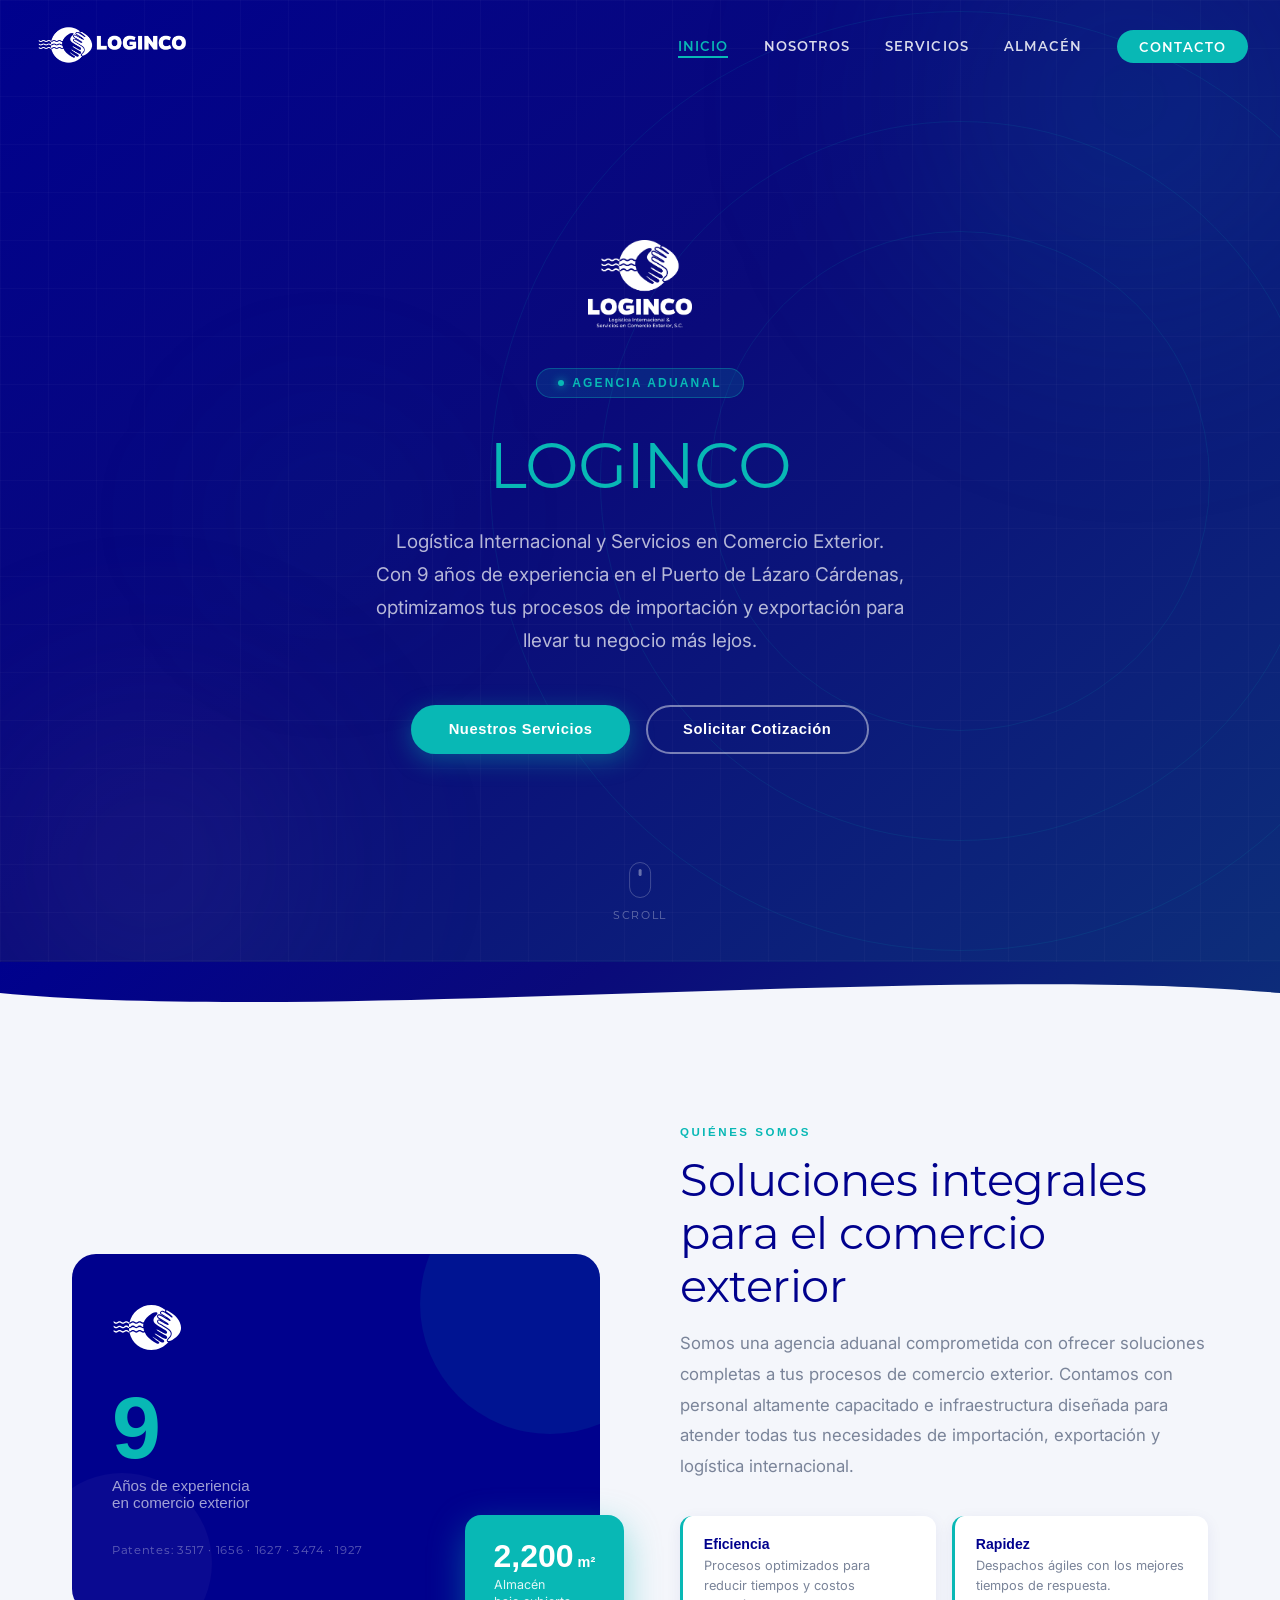
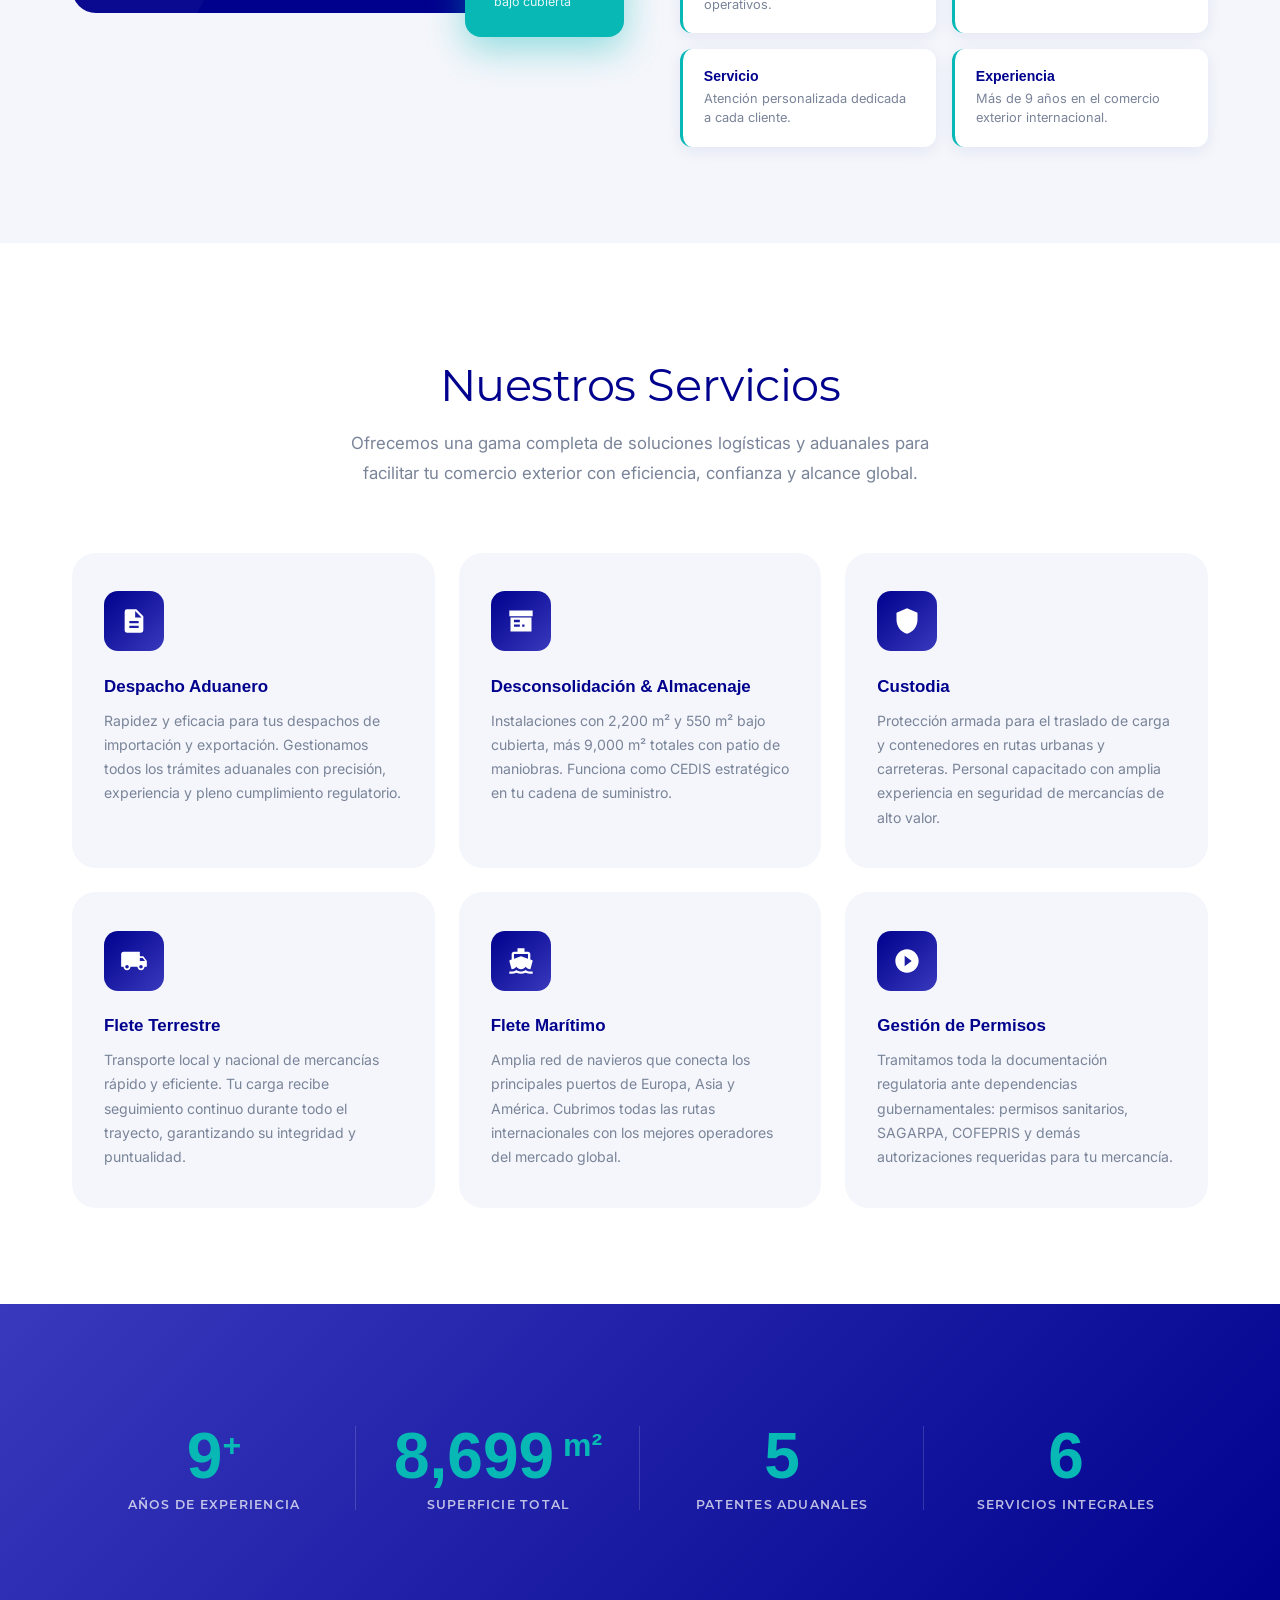
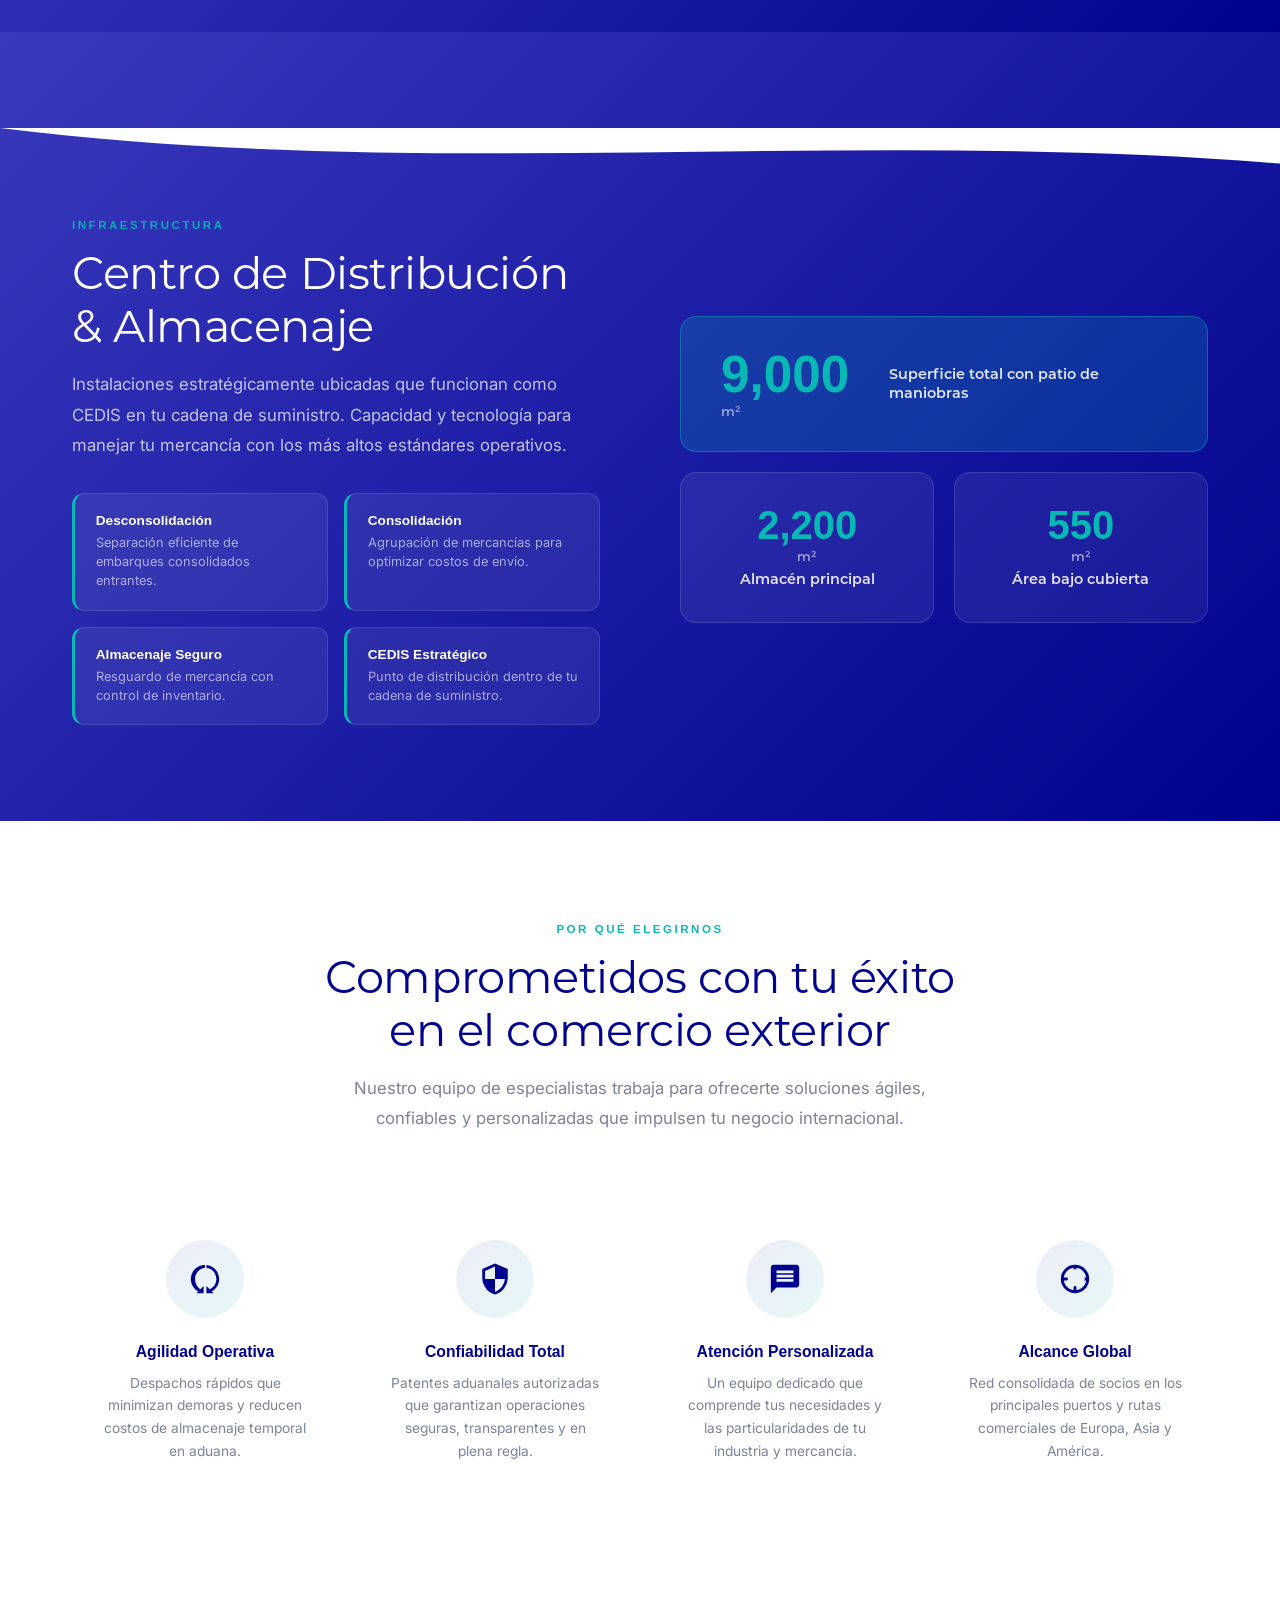
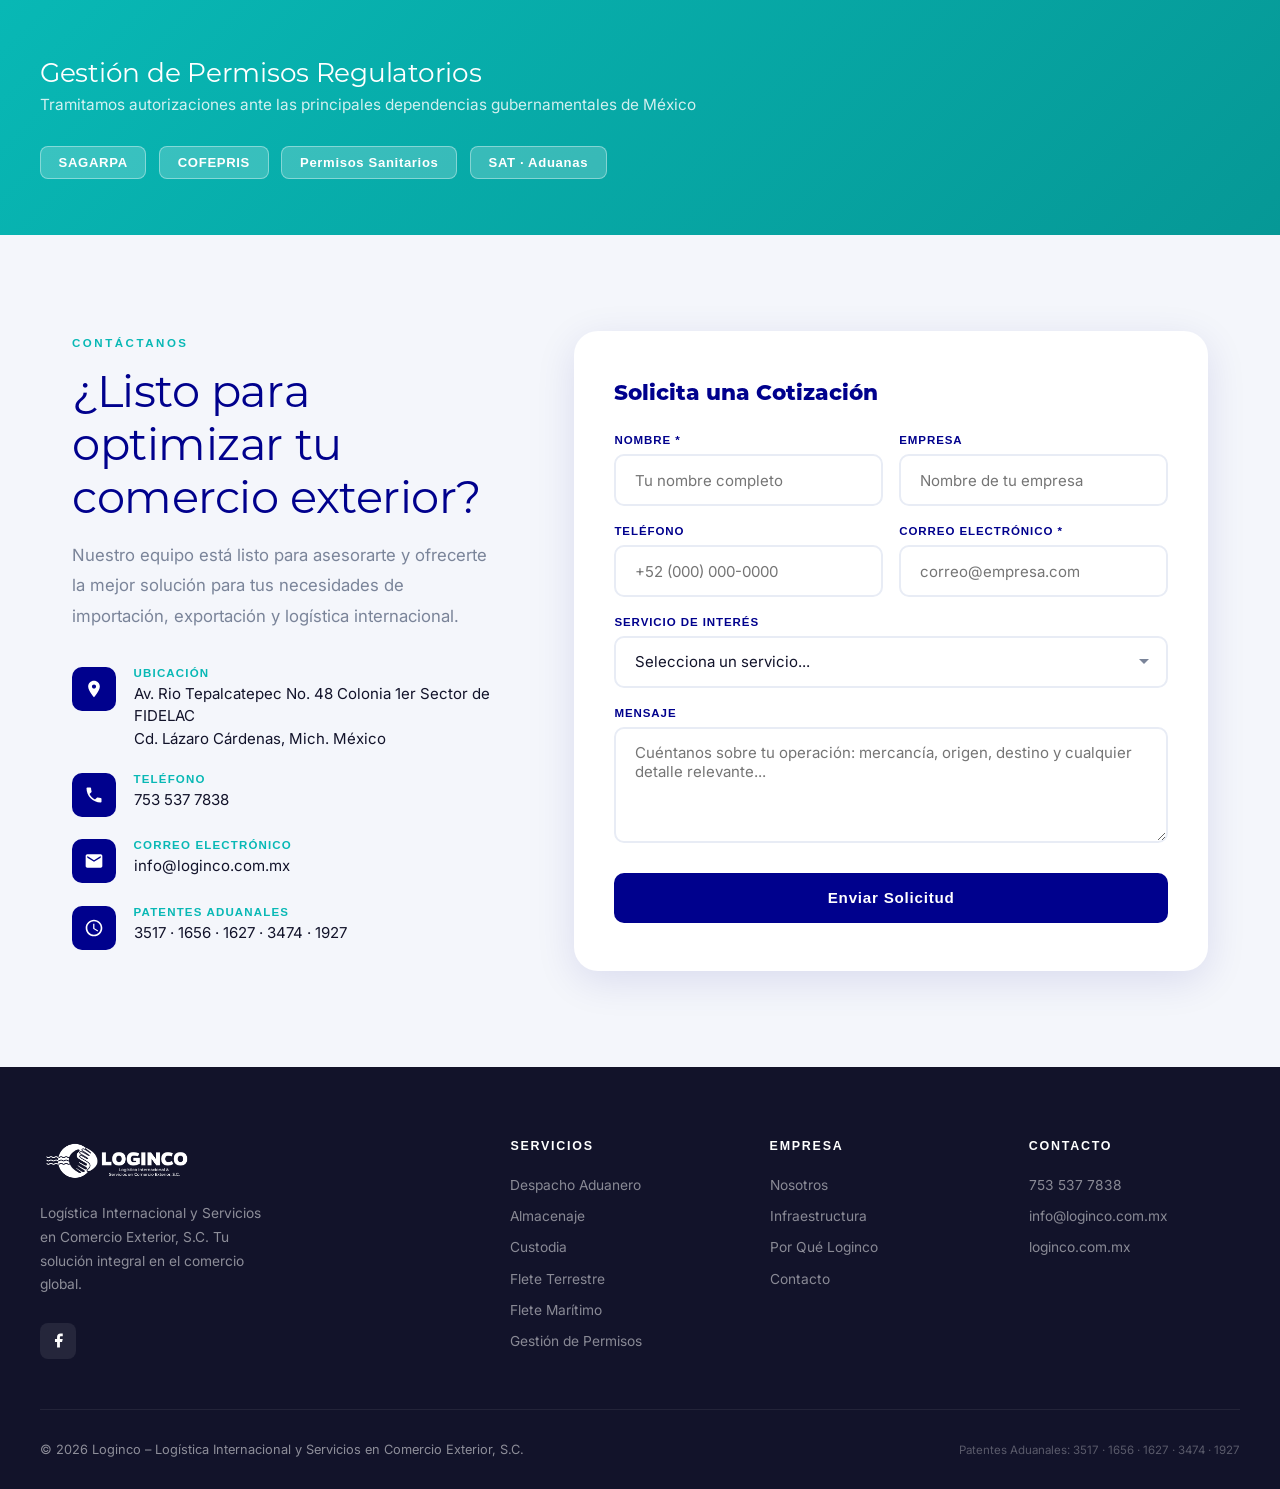
==== commit d0f12b0e: "Extract shared nav/menu/scroll-reveal JS into main.js" ====
--- a/index.html
+++ b/index.html
@@ -505,60 +505,8 @@
 </footer>
 
 <!-- ─── JS ────────────────────────────────── -->
+<script src="/main.js"></script>
 <script>
-  /* navbar scroll */
-  const nav = document.getElementById('nav');
-  window.addEventListener('scroll', () => nav.classList.toggle('up', scrollY > 60), { passive: true });
-
-  /* hamburger */
-  const hbg = document.getElementById('hbg');
-  const mob = document.getElementById('mobNav');
-  hbg.addEventListener('click', () => {
-    const o = mob.classList.toggle('open');
-    hbg.classList.toggle('x', o);
-    hbg.setAttribute('aria-expanded', o);
-    document.body.style.overflow = o ? 'hidden' : '';
-  });
-  mob.querySelectorAll('a').forEach(a => a.addEventListener('click', () => {
-    mob.classList.remove('open');
-    hbg.classList.remove('x');
-    hbg.setAttribute('aria-expanded', false);
-    document.body.style.overflow = '';
-  }));
-
-  /* reveal on scroll */
-  const rvObs = new IntersectionObserver(entries => {
-    entries.forEach(e => { if (e.isIntersecting) { e.target.classList.add('in'); rvObs.unobserve(e.target); } });
-  }, { threshold: 0.1 });
-  document.querySelectorAll('.rv').forEach(el => rvObs.observe(el));
-
-  /* active nav */
-  const secs = document.querySelectorAll('section[id]');
-  const links = document.querySelectorAll('#navUl a');
-  new IntersectionObserver(entries => {
-    entries.forEach(e => {
-      if (e.isIntersecting)
-        links.forEach(a => a.classList.toggle('on', a.getAttribute('href') === '#' + e.target.id));
-    });
-  }, { threshold: 0.45 }).forEach ? null :
-  (() => {
-    const o = new IntersectionObserver(entries => {
-      entries.forEach(e => {
-        if (e.isIntersecting)
-          links.forEach(a => a.classList.toggle('on', a.getAttribute('href') === '#' + e.target.id));
-      });
-    }, { threshold: 0.45 });
-    secs.forEach(s => o.observe(s));
-  })();
-  /* safer active nav */
-  const activeObs = new IntersectionObserver(entries => {
-    entries.forEach(e => {
-      if (e.isIntersecting)
-        links.forEach(a => a.classList.toggle('on', a.getAttribute('href') === '#' + e.target.id));
-    });
-  }, { threshold: 0.45 });
-  secs.forEach(s => activeObs.observe(s));
-
   /* counter animation */
   function countUp(el) {
     const t = parseInt(el.dataset.target.replace(/,/g, ''));
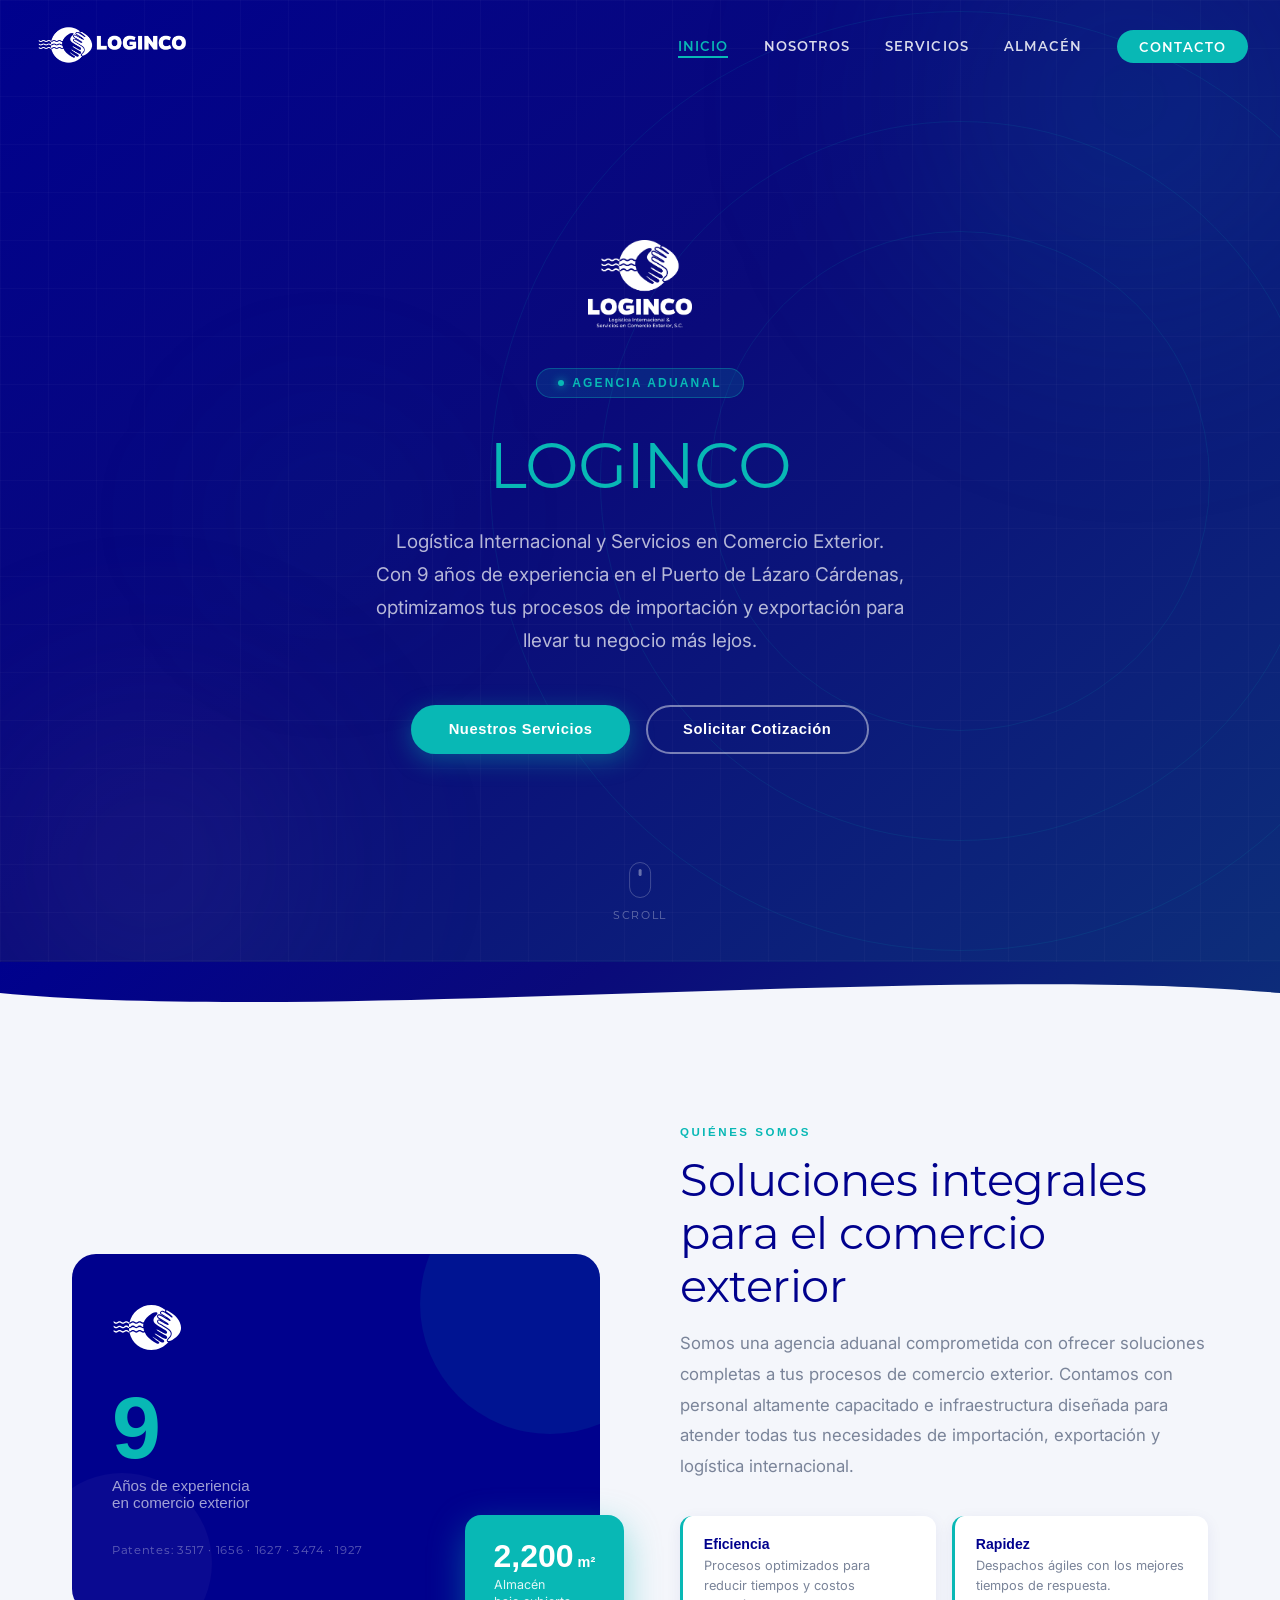
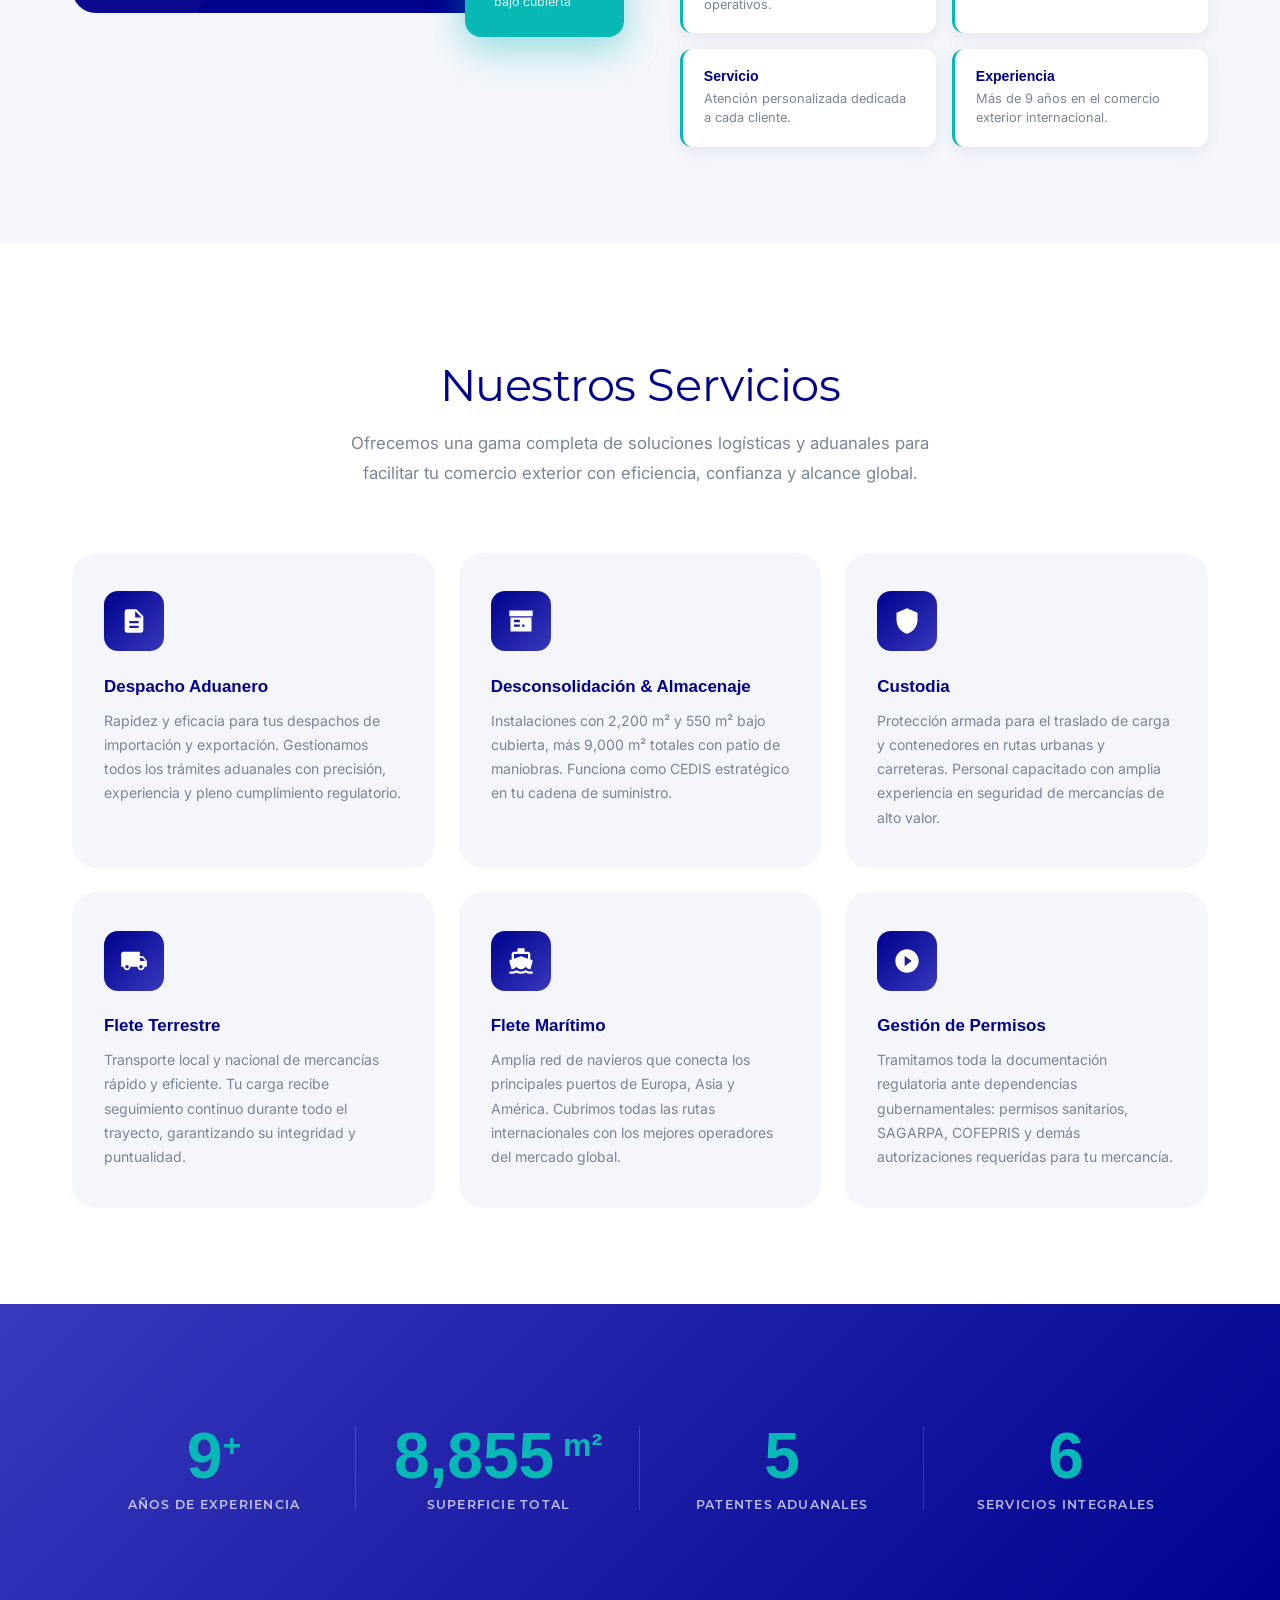
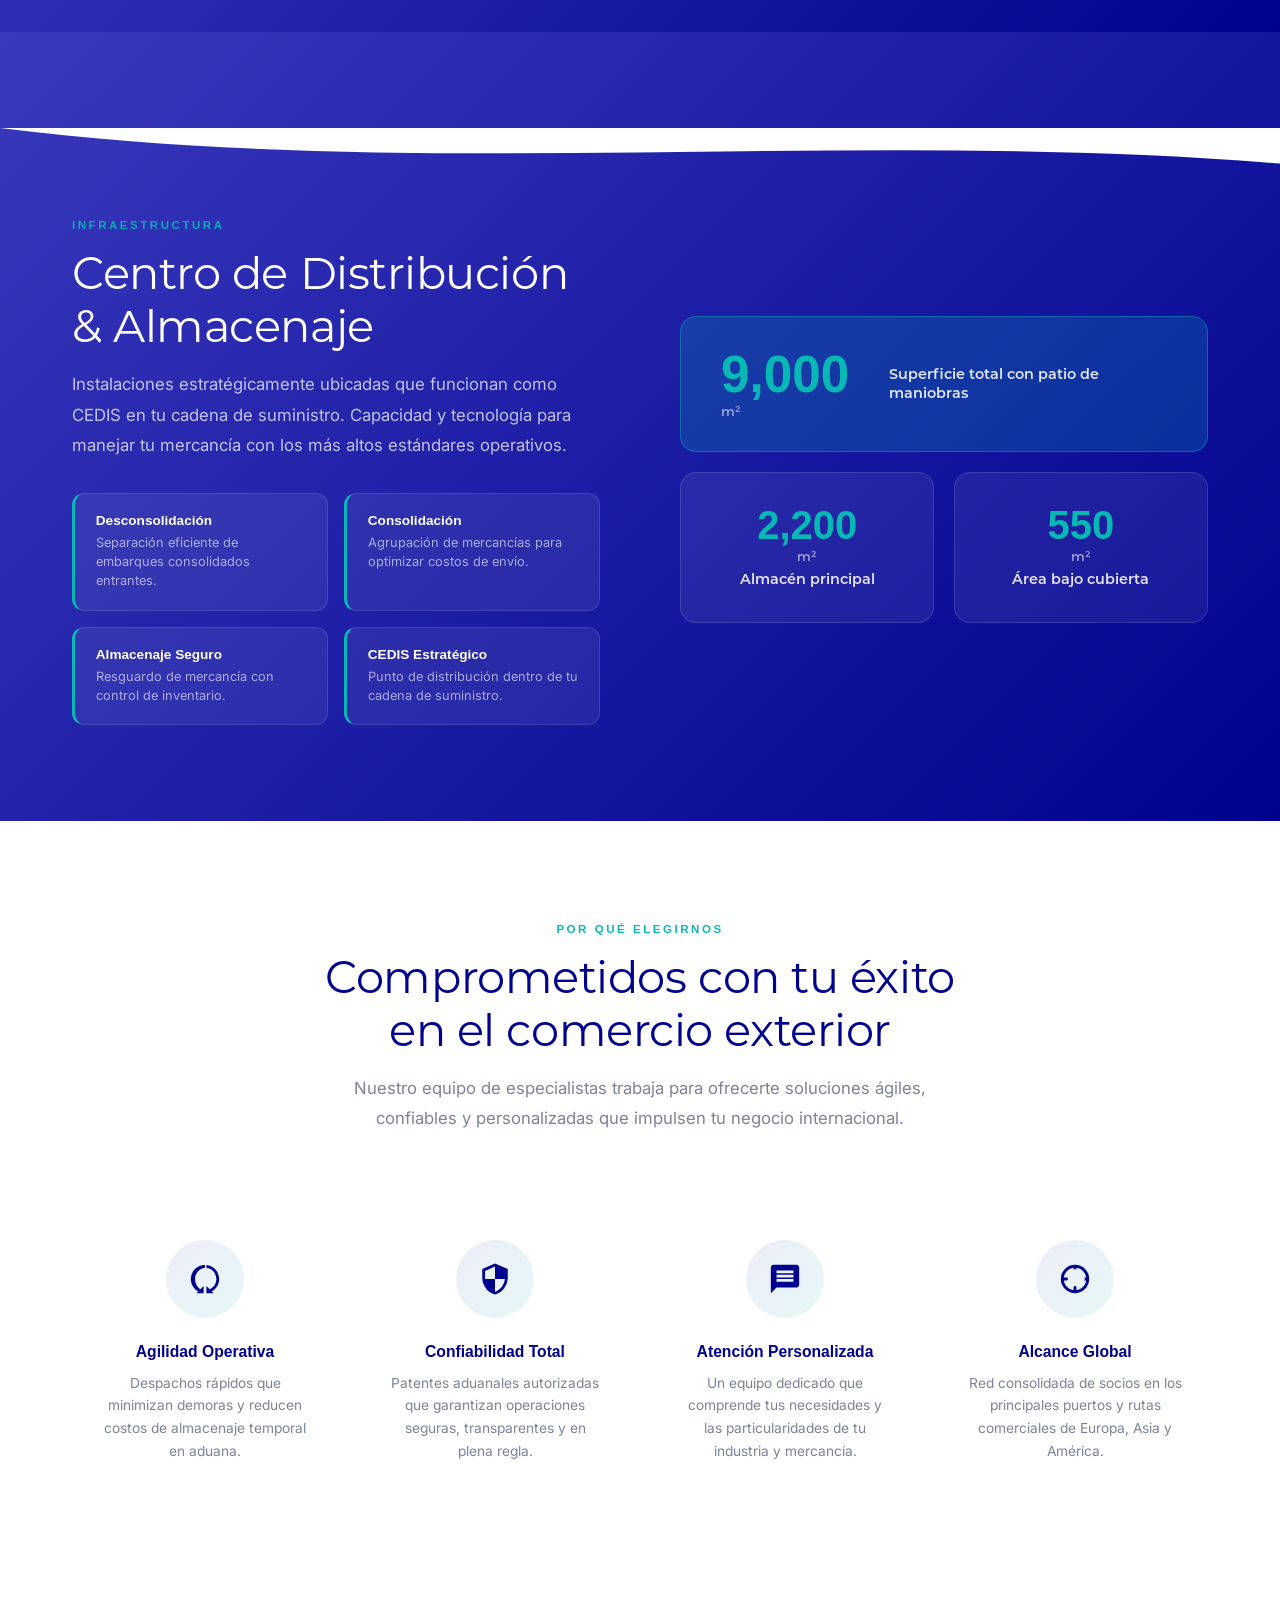
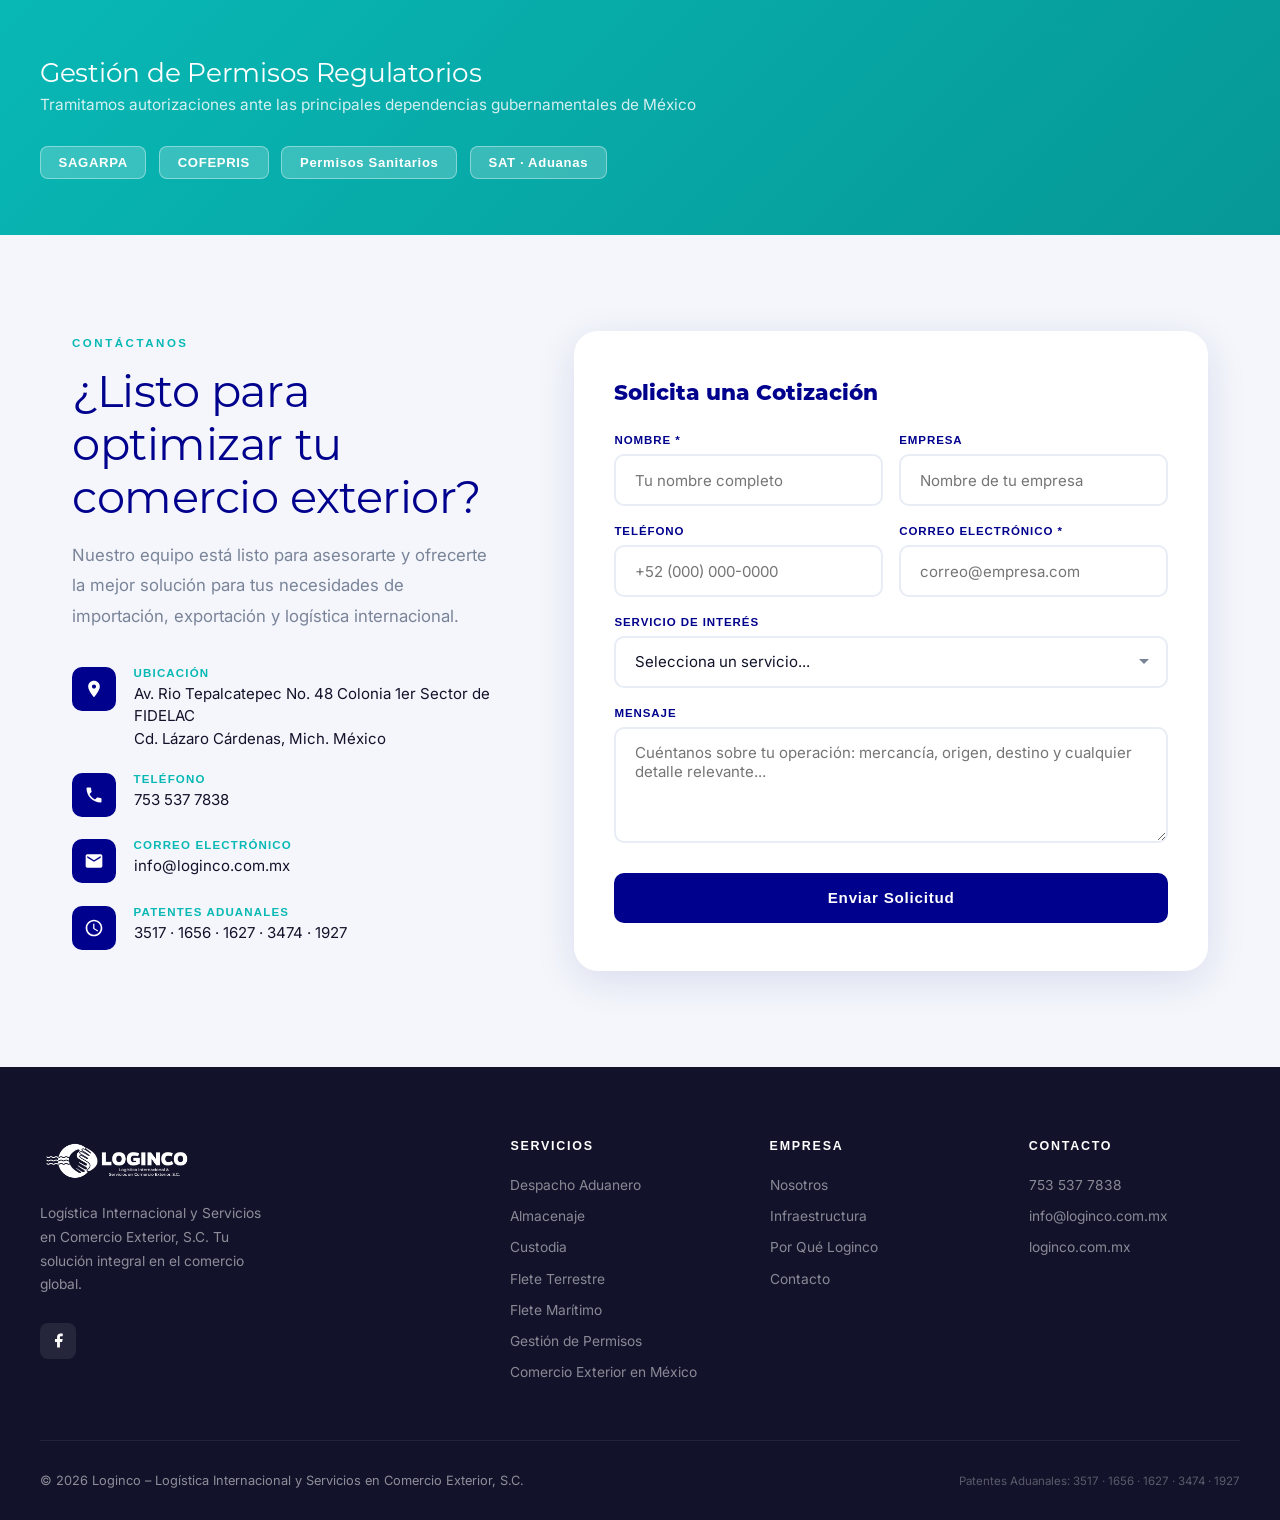
==== commit 770302e2: "Link homepage service cards and footer to new SEO service pages" ====
--- a/index.html
+++ b/index.html
@@ -57,11 +57,11 @@
           "@type": "OfferCatalog",
           "name": "Servicios Aduanales y Logísticos",
           "itemListElement": [
-            {"@type": "Offer", "itemOffered": {"@type": "Service", "name": "Despacho Aduanero"}},
-            {"@type": "Offer", "itemOffered": {"@type": "Service", "name": "Desconsolidación y Almacenaje"}},
+            {"@type": "Offer", "itemOffered": {"@type": "Service", "name": "Despacho Aduanero", "url": "https://loginco.com.mx/agencia-aduanal-mexico/"}},
+            {"@type": "Offer", "itemOffered": {"@type": "Service", "name": "Desconsolidación y Almacenaje", "url": "https://loginco.com.mx/deposito-fiscal-mexico/"}},
             {"@type": "Offer", "itemOffered": {"@type": "Service", "name": "Custodia de Carga"}},
-            {"@type": "Offer", "itemOffered": {"@type": "Service", "name": "Flete Terrestre"}},
-            {"@type": "Offer", "itemOffered": {"@type": "Service", "name": "Flete Marítimo"}},
+            {"@type": "Offer", "itemOffered": {"@type": "Service", "name": "Flete Terrestre", "url": "https://loginco.com.mx/transporte-de-carga-mexico/"}},
+            {"@type": "Offer", "itemOffered": {"@type": "Service", "name": "Flete Marítimo", "url": "https://loginco.com.mx/envios-de-contenedores-mexico/"}},
             {"@type": "Offer", "itemOffered": {"@type": "Service", "name": "Gestión de Permisos Regulatorios"}}
           ]
         },
@@ -199,21 +199,21 @@
     </div>
     <div class="srv-grid">
 
-      <div class="srv-card rv d1">
+      <a class="srv-card rv d1" href="/agencia-aduanal-mexico/">
         <div class="srv-ico">
           <svg viewBox="0 0 24 24"><path d="M14 2H6a2 2 0 0 0-2 2v16c0 1.1.89 2 2 2h12a2 2 0 0 0 2-2V8l-6-6zM13 3.5 18.5 9H13V3.5zM8 16h8v2H8v-2zm0-4h8v2H8v-2z"/></svg>
         </div>
         <h3 class="srv-t">Despacho Aduanero</h3>
         <div class="srv-d">Rapidez y eficacia para tus despachos de importación y exportación. Gestionamos todos los trámites aduanales con precisión, experiencia y pleno cumplimiento regulatorio.</div>
-      </div>
-
-      <div class="srv-card rv d2">
+      </a>
+
+      <a class="srv-card rv d2" href="/deposito-fiscal-mexico/">
         <div class="srv-ico">
           <svg viewBox="0 0 24 24"><path d="M2 3h20v5H2V3zm1 6h18v12H3V9zm3 2v2h5v-2H6zm0 4v2h5v-2H6zm7 0v2h2v-2h-2z"/></svg>
         </div>
         <h3 class="srv-t">Desconsolidación &amp; Almacenaje</h3>
         <div class="srv-d">Instalaciones con 2,200 m² y 550 m² bajo cubierta, más 9,000 m² totales con patio de maniobras. Funciona como CEDIS estratégico en tu cadena de suministro.</div>
-      </div>
+      </a>
 
       <div class="srv-card rv d3">
         <div class="srv-ico">
@@ -223,21 +223,21 @@
         <div class="srv-d">Protección armada para el traslado de carga y contenedores en rutas urbanas y carreteras. Personal capacitado con amplia experiencia en seguridad de mercancías de alto valor.</div>
       </div>
 
-      <div class="srv-card rv d4">
+      <a class="srv-card rv d4" href="/transporte-de-carga-mexico/">
         <div class="srv-ico">
           <svg viewBox="0 0 24 24"><path d="M20 8h-3V4H3c-1.1 0-2 .9-2 2v11h2c0 1.66 1.34 3 3 3s3-1.34 3-3h6c0 1.66 1.34 3 3 3s3-1.34 3-3h2v-5l-3-4zM6 18.5c-.83 0-1.5-.67-1.5-1.5s.67-1.5 1.5-1.5 1.5.67 1.5 1.5-.67 1.5-1.5 1.5zm13.5-9 1.96 2.5H17V9.5h2.5zm-1.5 9c-.83 0-1.5-.67-1.5-1.5s.67-1.5 1.5-1.5 1.5.67 1.5 1.5-.67 1.5-1.5 1.5z"/></svg>
         </div>
         <h3 class="srv-t">Flete Terrestre</h3>
         <div class="srv-d">Transporte local y nacional de mercancías rápido y eficiente. Tu carga recibe seguimiento continuo durante todo el trayecto, garantizando su integridad y puntualidad.</div>
-      </div>
-
-      <div class="srv-card rv d5">
+      </a>
+
+      <a class="srv-card rv d5" href="/envios-de-contenedores-mexico/">
         <div class="srv-ico">
           <svg viewBox="0 0 24 24"><path d="M20 21c-1.39 0-2.78-.47-4-1.32-2.44 1.71-5.56 1.71-8 0C6.78 20.53 5.39 21 4 21H2v2h2c1.38 0 2.74-.35 4-.99 2.52 1.29 5.48 1.29 8 0 1.26.64 2.62.99 4 .99h2v-2h-2zM3.95 19H4c1.6 0 3.02-.88 4-2 .98 1.12 2.4 2 4 2s3.02-.88 4-2c.98 1.12 2.4 2 4 2h.05l1.89-6.68c.08-.26.06-.54-.06-.78s-.34-.42-.6-.5L20 10.62V6c0-1.1-.9-2-2-2h-3V1H9v3H6c-1.1 0-2 .9-2 2v4.62l-1.29.42c-.26.08-.48.26-.6.5s-.15.52-.06.78L3.95 19zM6 6h12v3.97L12 8 6 9.97V6z"/></svg>
         </div>
         <h3 class="srv-t">Flete Marítimo</h3>
         <div class="srv-d">Amplia red de navieros que conecta los principales puertos de Europa, Asia y América. Cubrimos todas las rutas internacionales con los mejores operadores del mercado global.</div>
-      </div>
+      </a>
 
       <div class="srv-card rv d6">
         <div class="srv-ico">
@@ -472,12 +472,13 @@
     <div class="ft-col">
       <h5>Servicios</h5>
       <ul>
-        <li><a href="#servicios">Despacho Aduanero</a></li>
-        <li><a href="#servicios">Almacenaje</a></li>
+        <li><a href="/agencia-aduanal-mexico/">Despacho Aduanero</a></li>
+        <li><a href="/deposito-fiscal-mexico/">Almacenaje</a></li>
         <li><a href="#servicios">Custodia</a></li>
-        <li><a href="#servicios">Flete Terrestre</a></li>
-        <li><a href="#servicios">Flete Marítimo</a></li>
+        <li><a href="/transporte-de-carga-mexico/">Flete Terrestre</a></li>
+        <li><a href="/envios-de-contenedores-mexico/">Flete Marítimo</a></li>
         <li><a href="#servicios">Gestión de Permisos</a></li>
+        <li><a href="/comercio-exterior-mexico/">Comercio Exterior en México</a></li>
       </ul>
     </div>
     <div class="ft-col">
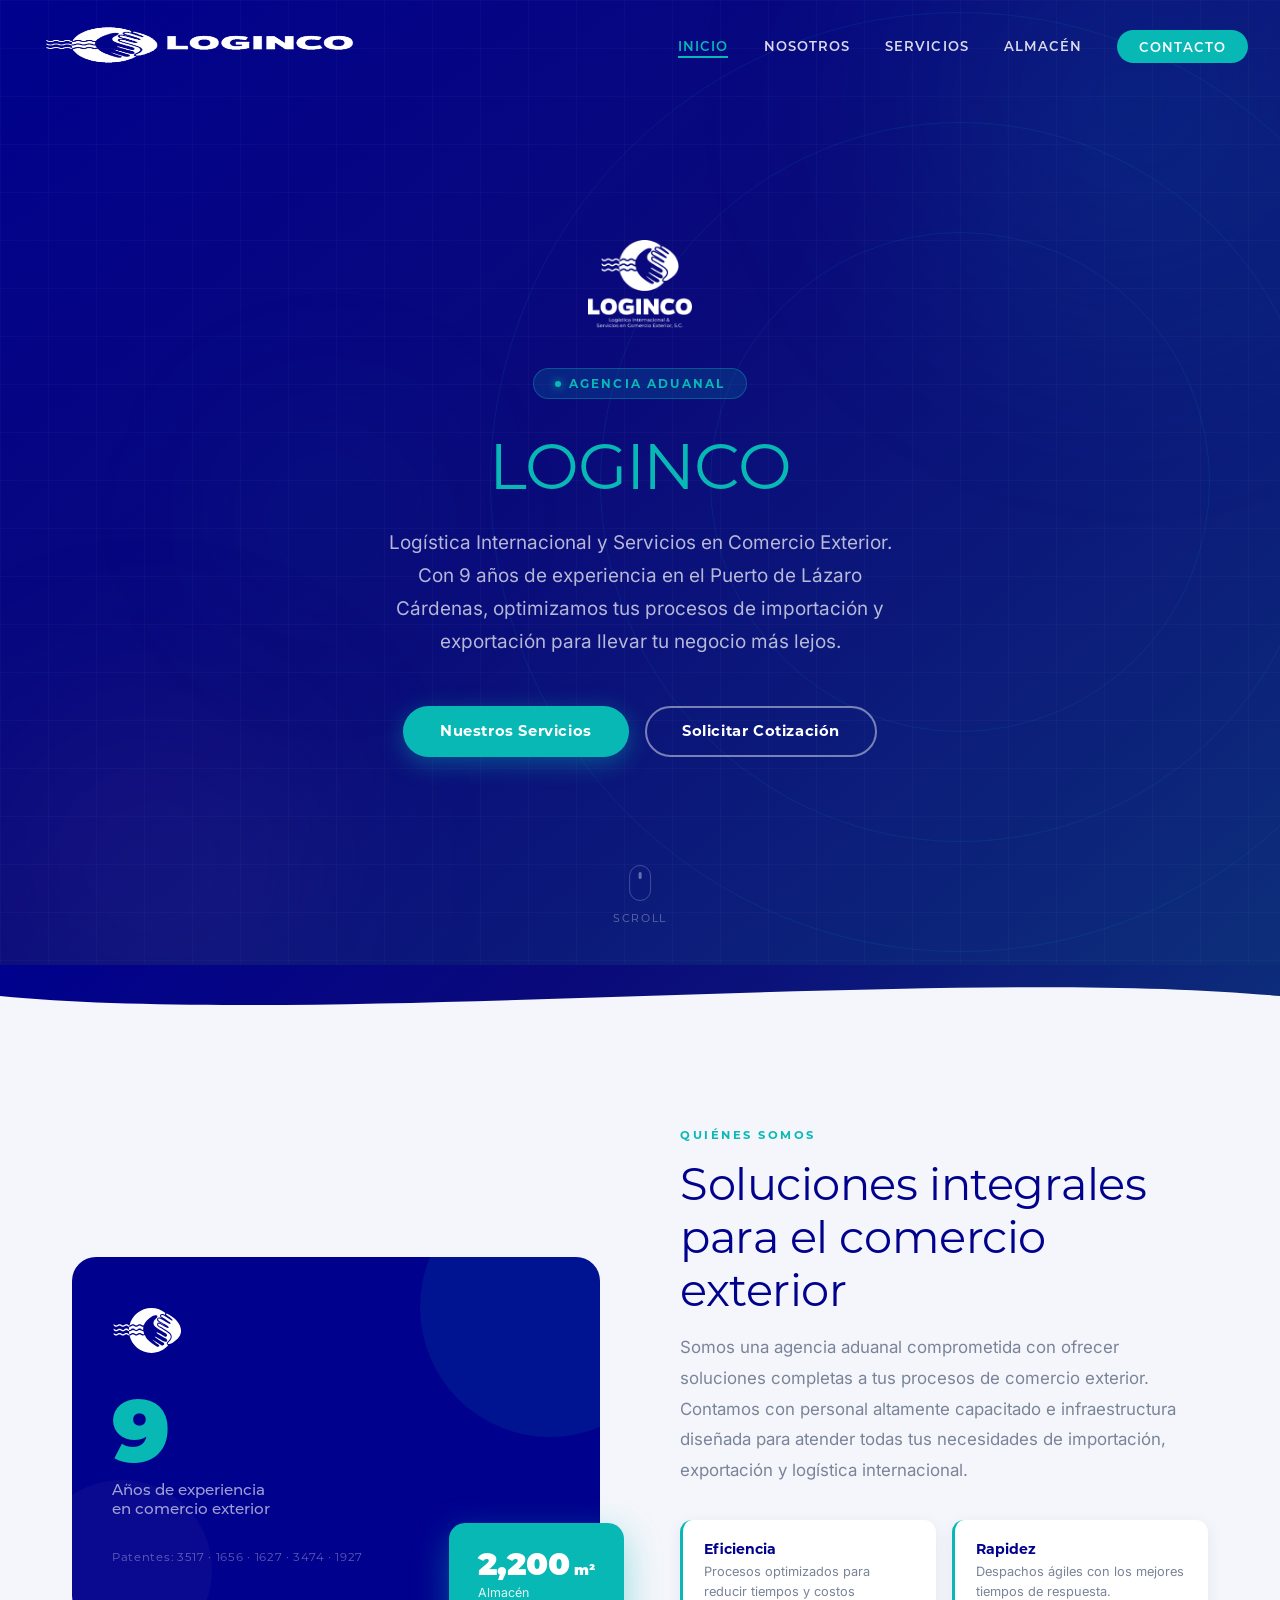
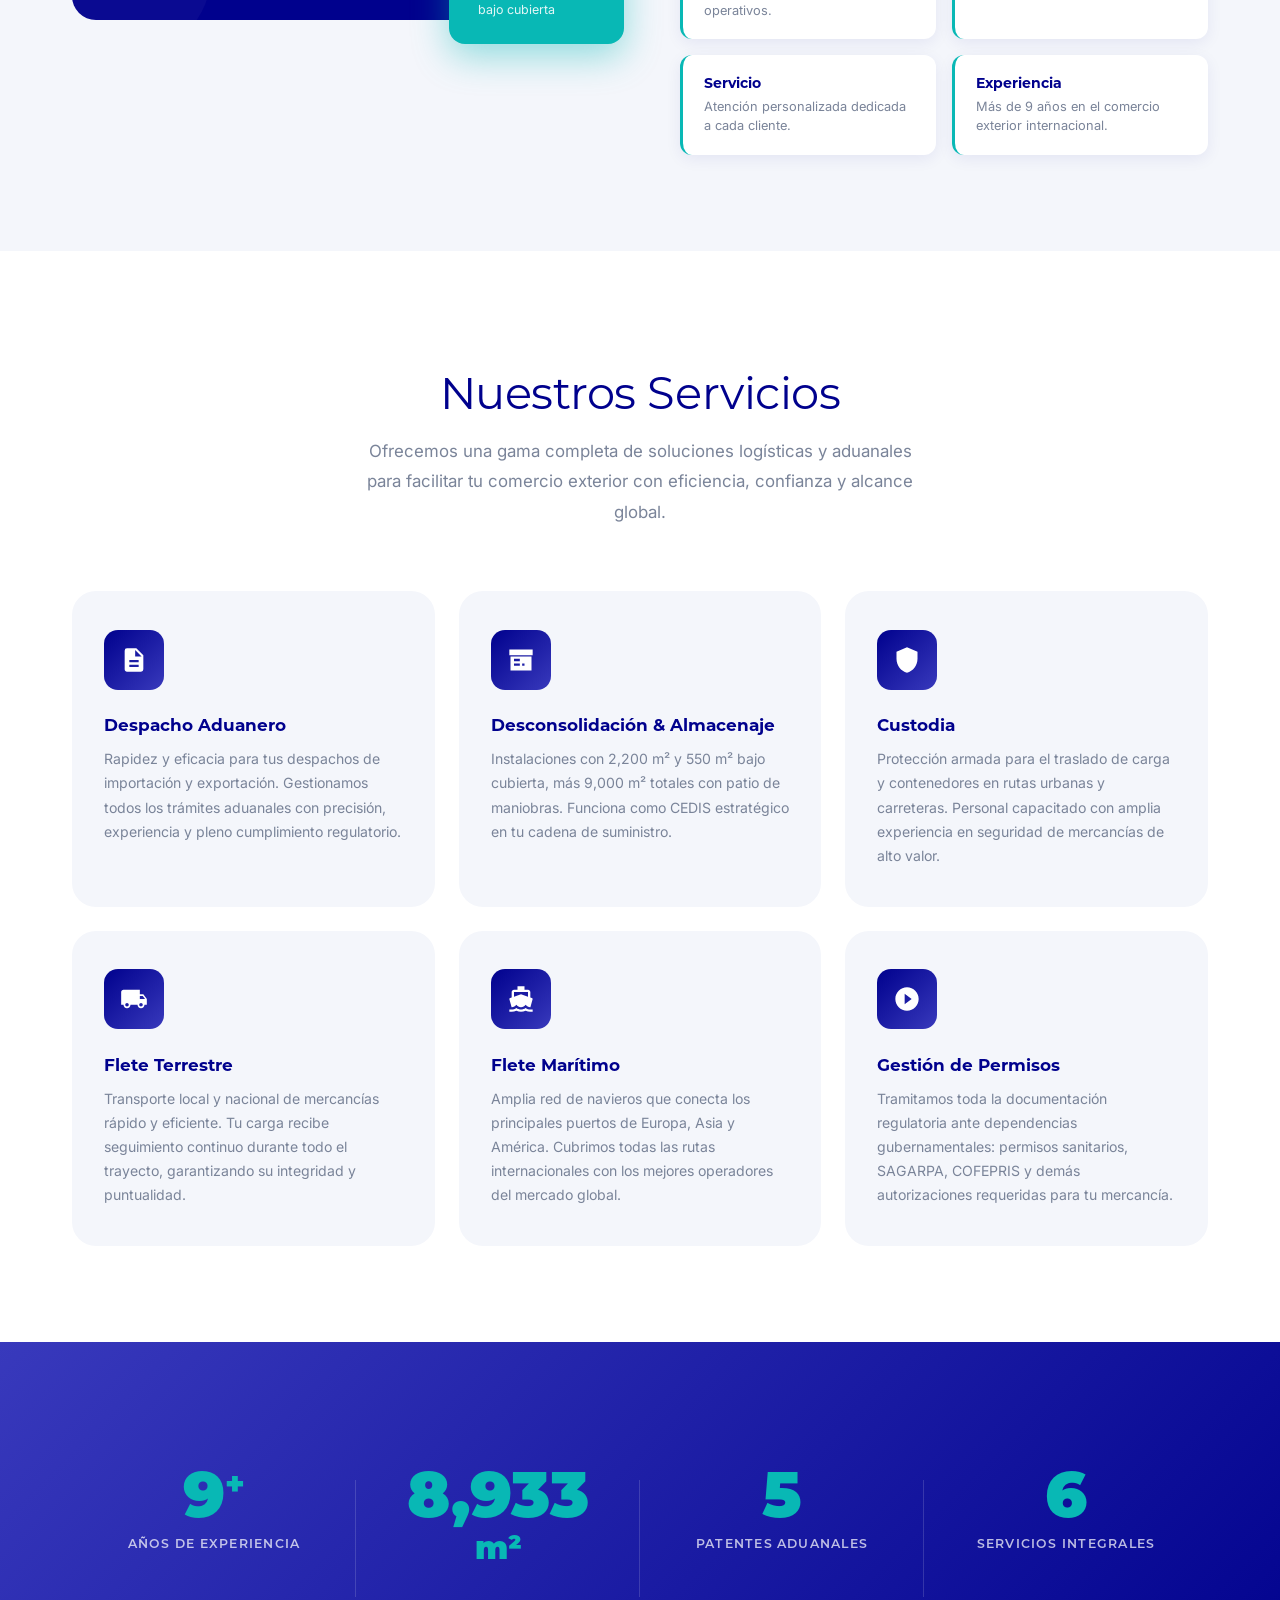
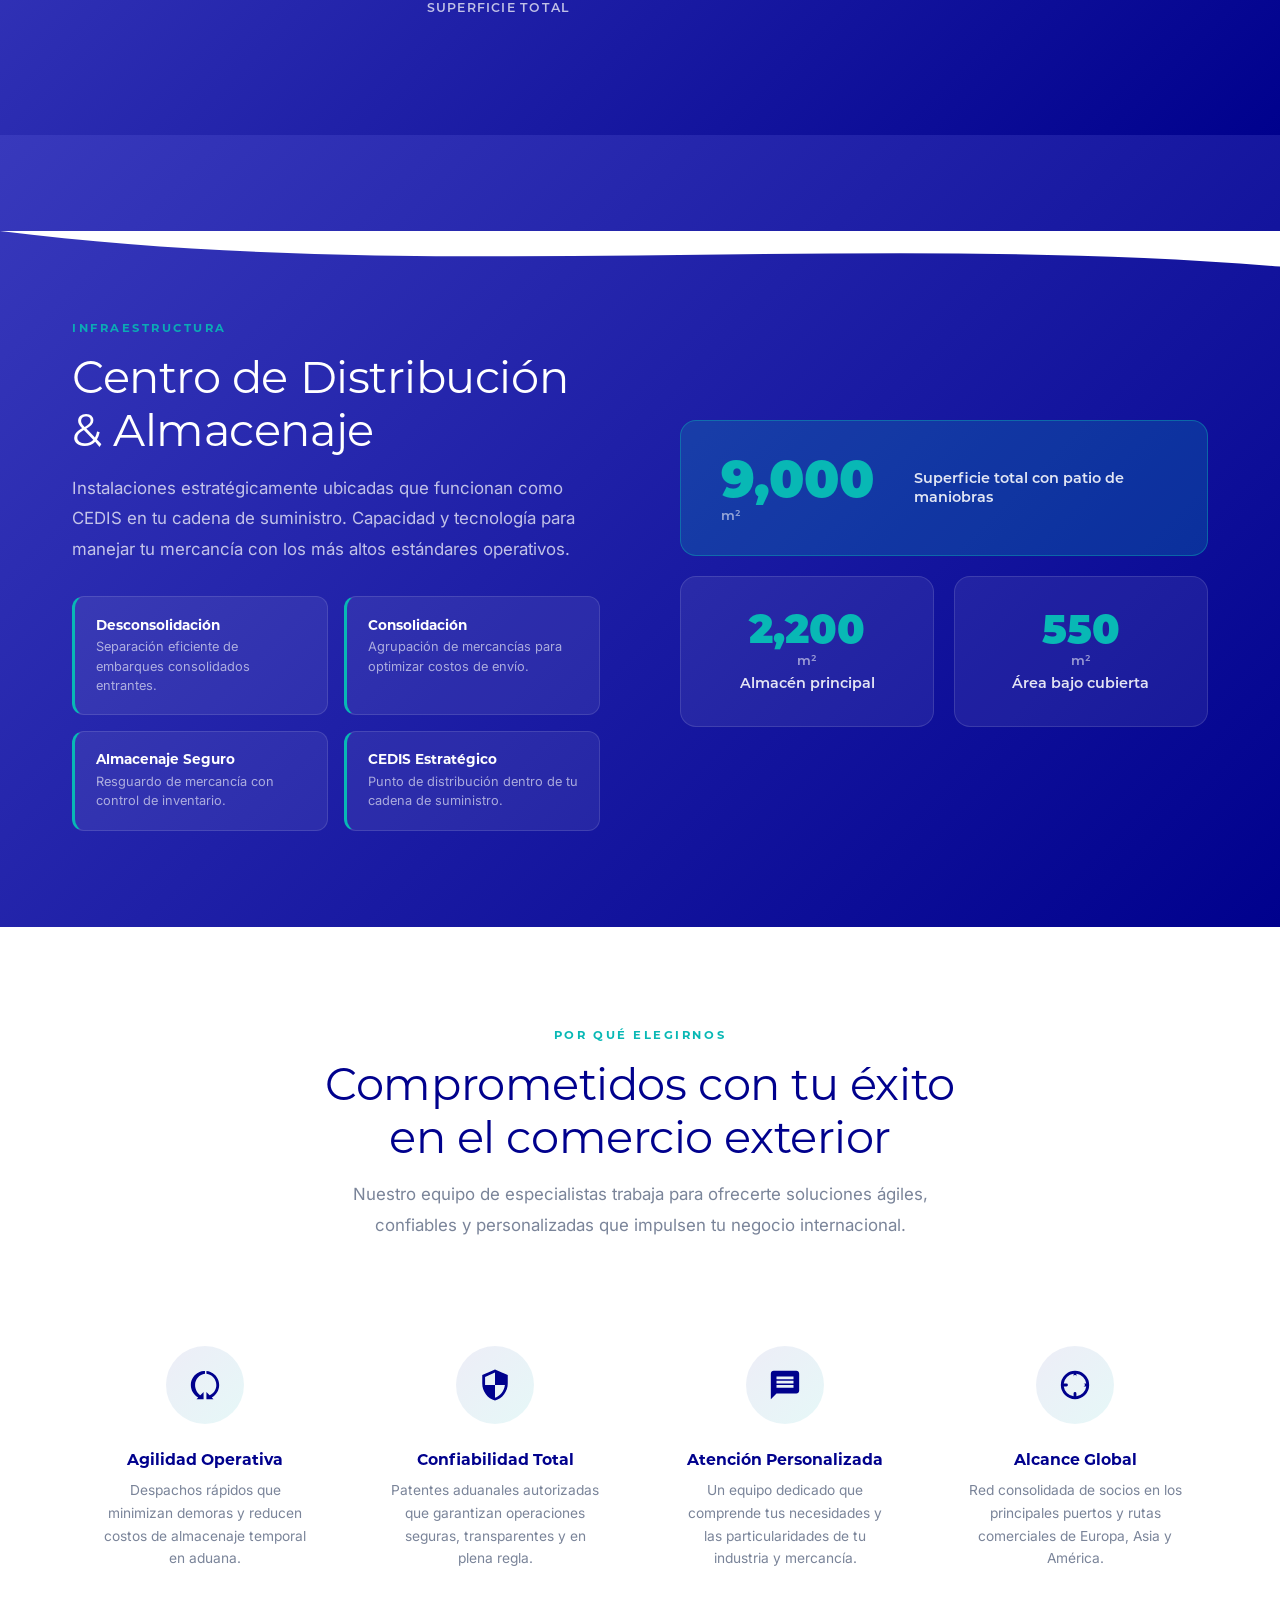
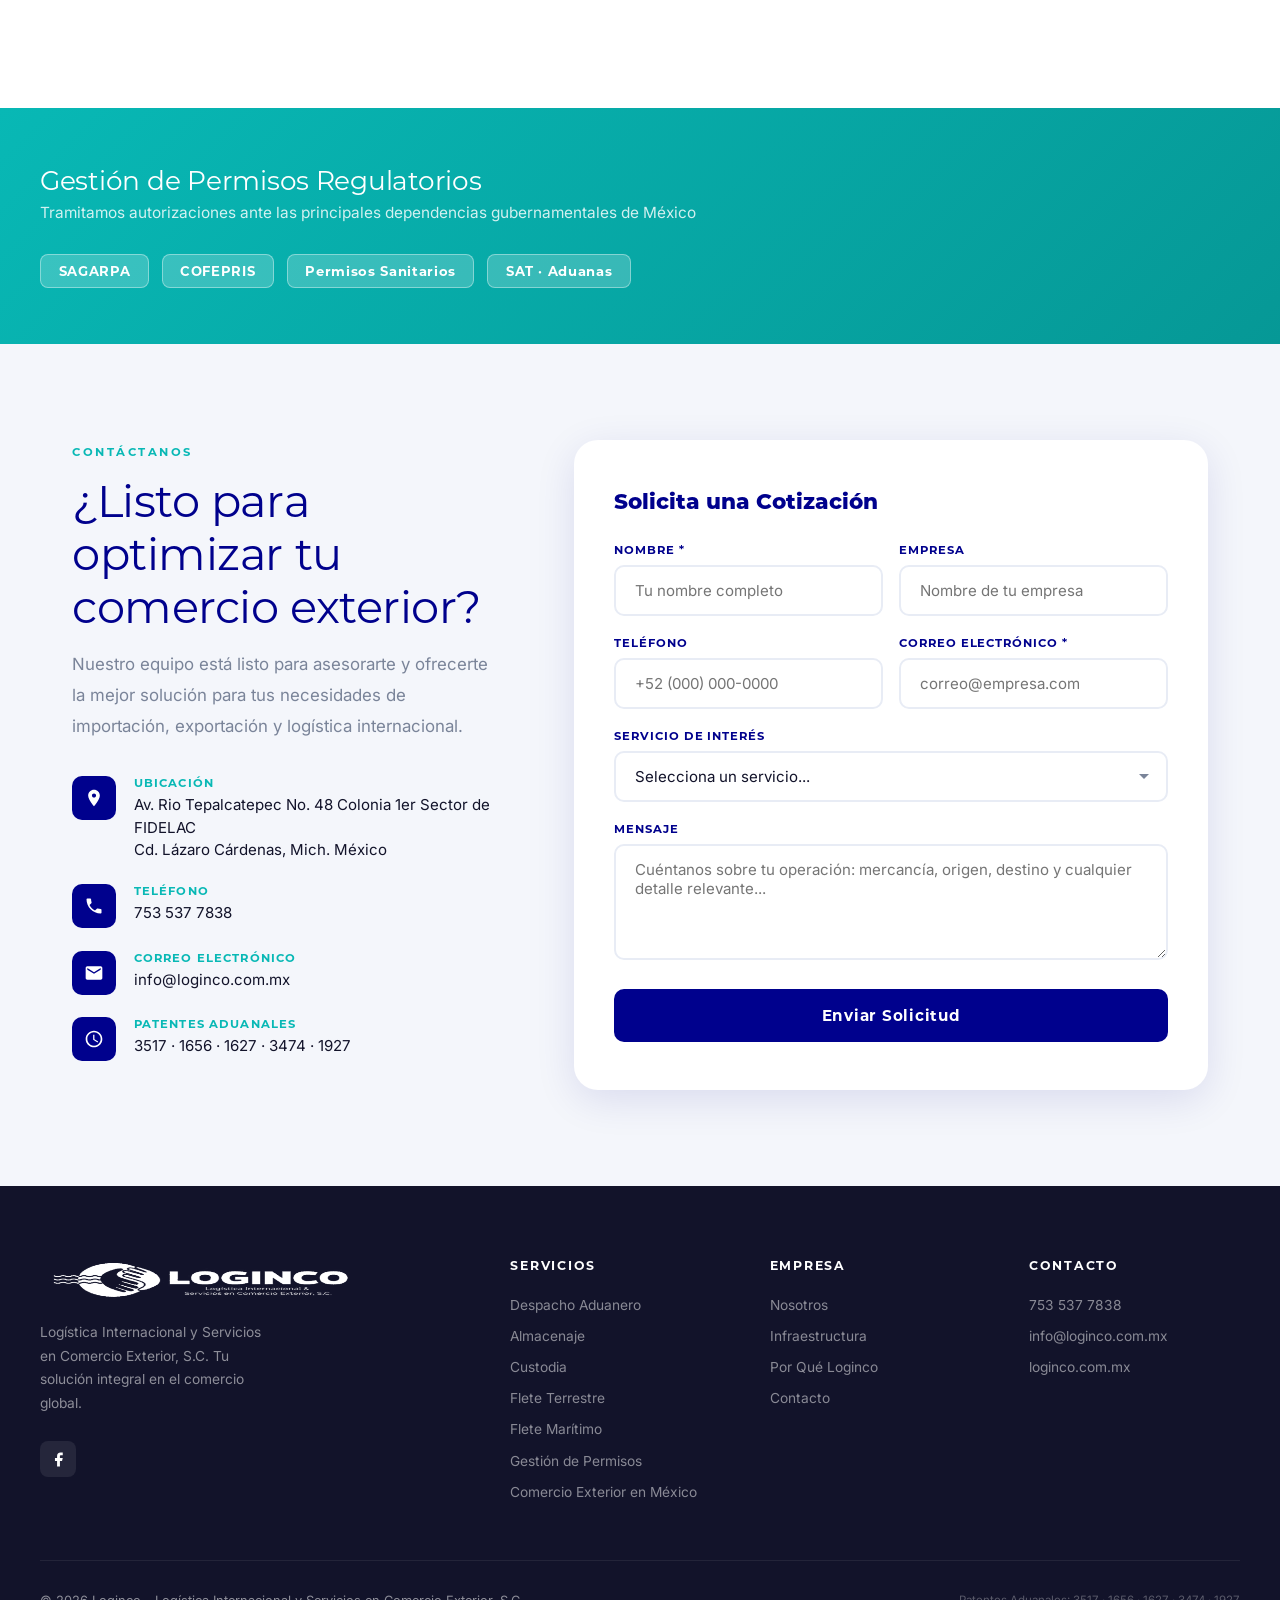
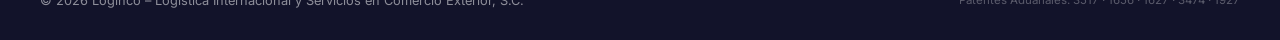
==== commit 340372b0: "perf: self-host woff2 fonts, minify CSS, right-size logos (Core Web Vitals) Objetivo: subir el rendi" ====
--- a/index.html
+++ b/index.html
@@ -79,22 +79,22 @@
   </script>
 
   <!-- Preload hero image (LCP crítico) -->
-  <link rel="preload" as="image" href="img/Logotipo-Vertical-Descriptivo.png" fetchpriority="high">
-
-  <!-- Inter desde Google Fonts – carga no bloqueante -->
-  <link rel="preconnect" href="https://fonts.googleapis.com">
-  <link rel="preconnect" href="https://fonts.gstatic.com" crossorigin>
-  <link rel="preload" as="style" href="https://fonts.googleapis.com/css2?family=Inter:wght@400;600&display=swap" onload="this.onload=null;this.rel='stylesheet'">
-  <noscript><link rel="stylesheet" href="https://fonts.googleapis.com/css2?family=Inter:wght@400;600&display=swap"></noscript>
-
-  <link rel="stylesheet" href="/style.css">
+  <link rel="preload" as="image" href="/img/logo-hero.png" fetchpriority="high">
+
+
+  <!-- Fuentes autoalojadas (woff2) – precarga de las críticas para el primer render -->
+  <link rel="preload" as="font" type="font/woff2" href="/font/inter.woff2" crossorigin>
+  <link rel="preload" as="font" type="font/woff2" href="/font/montserrat-400.woff2" crossorigin>
+  <link rel="preload" as="font" type="font/woff2" href="/font/montserrat-700.woff2" crossorigin>
+
+  <link rel="stylesheet" href="/style.min.css?v=20260827">
 </head>
 <body>
 
 <!-- ─── NAVBAR ─────────────────────────────── -->
 <nav id="nav">
   <a href="#inicio" class="nav-logo">
-    <img src="img/Logotipo-Horizontal-Comercial.png" alt="Loginco – Agencia Aduanal" decoding="async">
+    <img src="/img/logo-nav.png" alt="Loginco – Agencia Aduanal" width="334" height="96" decoding="async">
   </a>
   <ul class="nav-ul" id="navUl">
     <li><a href="#inicio">Inicio</a></li>
@@ -128,7 +128,7 @@
   <div class="ring r3"></div>
 
   <div class="hero-inner">
-    <img src="img/Logotipo-Vertical-Descriptivo.png" alt="Loginco – Agencia Aduanal Autorizada" class="hero-logo" fetchpriority="high" decoding="async">
+    <img src="/img/logo-hero.png" alt="Loginco – Agencia Aduanal Autorizada" class="hero-logo" width="224" height="190" fetchpriority="high" decoding="async">
     <div class="hero-badge">Agencia Aduanal</div>
     <h1 class="hero-h1">
       <span>LOGINCO</span>
@@ -163,7 +163,7 @@
       <!-- Card -->
       <div class="about-vis rv">
         <div class="about-card">
-          <img src="img/Isotipo-Loginco.svg" alt="Isotipo Loginco – Agencia Aduanal" class="about-iso" loading="lazy" decoding="async">
+          <img src="/img/Isotipo-Loginco.svg" alt="Isotipo Loginco – Agencia Aduanal" class="about-iso" width="70" height="50" loading="lazy" decoding="async">
           <div class="about-big counter" data-target="9">9</div>
           <div class="about-lbl">Años de experiencia<br>en comercio exterior</div>
           <div class="about-pts">Patentes: 3517 · 1656 · 1627 · 3474 · 1927</div>
@@ -461,7 +461,7 @@
 <footer>
   <div class="ft-g">
     <div class="ft-brand">
-      <img src="img/Logotipo-Horizontal-Descriptivo.png" alt="Loginco – Logística Internacional y Comercio Exterior" class="ft-logo" loading="lazy" decoding="async">
+      <img src="/img/logo-footer.png" alt="Loginco – Logística Internacional y Comercio Exterior" class="ft-logo" width="320" height="92" loading="lazy" decoding="async">
       <p>Logística Internacional y Servicios en Comercio Exterior, S.C. Tu solución integral en el comercio global.</p>
       <div class="ft-social">
         <a href="https://facebook.com" target="_blank" rel="noopener" class="soc" aria-label="Facebook">
--- a/style.min.css
+++ b/style.min.css
@@ -0,0 +1 @@
+@font-face{font-family:Montserrat;src:url(/font/montserrat-400.woff2)format("woff2");font-weight:400;font-style:normal;font-display:swap}@font-face{font-family:Montserrat;src:url(/font/montserrat-500.woff2)format("woff2");font-weight:500;font-style:normal;font-display:swap}@font-face{font-family:Montserrat;src:url(/font/montserrat-600.woff2)format("woff2");font-weight:600;font-style:normal;font-display:swap}@font-face{font-family:Montserrat;src:url(/font/montserrat-700.woff2)format("woff2");font-weight:700;font-style:normal;font-display:swap}@font-face{font-family:Montserrat;src:url(/font/montserrat-800.woff2)format("woff2");font-weight:800;font-style:normal;font-display:swap}@font-face{font-family:Montserrat;src:url(/font/montserrat-900.woff2)format("woff2");font-weight:900;font-style:normal;font-display:swap}@font-face{font-family:Inter;src:url(/font/inter.woff2)format("woff2");font-weight:100 900;font-style:normal;font-display:swap}:root{--navy:#00018d;--blue:#3839bc;--lavender:#7e71b7;--teal:#08b8b5;--teal-d:#069896;--white:#fff;--bg:#f4f6fb;--border:#e8ecf5;--muted:#7a8499;--dark:#12132a;--grad-hero:linear-gradient(140deg, #00018d 0%, #0a0a7a 45%, #0d2e7a 100%);--grad-mid:linear-gradient(135deg, #3839bc 0%, #00018d 100%);--shadow-s:0 4px 16px rgba(0,1,141,.07);--shadow-m:0 10px 40px rgba(0,1,141,.11);--r:16px;--rl:24px;--t:.3s ease;--font-display:"Montserrat", sans-serif;--font-heading:"Montserrat", sans-serif;--font-body:"Inter", sans-serif}*,:before,:after{box-sizing:border-box;margin:0;padding:0}html{scroll-behavior:smooth;font-size:16px}body{font-family:var(--font-body);color:var(--dark);background:var(--white);-webkit-font-smoothing:antialiased;overflow-x:hidden}img{max-width:100%;display:block}a{text-decoration:none}.wrap{width:100%;max-width:1200px;margin:0 auto;padding:0 2rem}section{padding:6rem 0}.lbl{font-family:var(--font-heading);letter-spacing:.22em;text-transform:uppercase;color:var(--teal);margin-bottom:1rem;font-size:.72rem;font-weight:700;display:inline-block}.lbl-w{color:rgba(8,184,181,.9)}.h2{font-family:var(--font-display);color:var(--navy);letter-spacing:-.01em;font-size:max(1.9rem,min(4vw,2.8rem));font-weight:400;line-height:1.18}.h2-w{color:var(--white)}.h2-c{text-align:center}.sub{color:var(--muted);margin-top:1rem;font-size:1.05rem;line-height:1.82}.sub-w{color:rgba(255,255,255,.72)}.sub-c{text-align:center;max-width:580px;margin-left:auto;margin-right:auto}.btn{font-family:var(--font-heading);letter-spacing:.04em;cursor:pointer;transition:all var(--t);border:2px solid transparent;border-radius:50px;align-items:center;gap:.5rem;padding:.9rem 2.2rem;font-size:.92rem;font-weight:700;display:inline-flex}.btn-teal{background:var(--teal);color:#fff;box-shadow:0 6px 24px rgba(8,184,181,.38)}.btn-teal:hover{background:var(--teal-d);transform:translateY(-2px);box-shadow:0 10px 32px rgba(8,184,181,.48)}.btn-ghost{color:#fff;background:0 0;border-color:rgba(255,255,255,.45)}.btn-ghost:hover{background:rgba(255,255,255,.1);border-color:#fff;transform:translateY(-2px)}.rv{opacity:0;transition:opacity .72s,transform .72s;transform:translateY(28px)}.rv.in{opacity:1;transform:translateY(0)}.d1{transition-delay:80ms}.d2{transition-delay:.16s}.d3{transition-delay:.24s}.d4{transition-delay:.32s}.d5{transition-delay:.4s}.d6{transition-delay:.48s}#nav{z-index:1000;transition:background var(--t), padding var(--t), box-shadow var(--t);justify-content:space-between;align-items:center;padding:1.4rem 2rem;display:flex;position:fixed;top:0;left:0;right:0}#nav.up{-webkit-backdrop-filter:blur(12px);backdrop-filter:blur(12px);background:rgba(0,1,141,.97);padding:.9rem 2rem;box-shadow:0 2px 30px rgba(0,0,0,.28)}.nav-logo img{filter:brightness(0)invert();height:46px;transition:height var(--t)}#nav.up .nav-logo img{height:40px}.nav-ul{align-items:center;gap:2.2rem;list-style:none;display:flex}.nav-ul a{font-family:var(--font-heading);letter-spacing:.08em;text-transform:uppercase;color:rgba(255,255,255,.85);transition:color var(--t);font-size:.82rem;font-weight:600;position:relative}.nav-ul a:after{content:"";background:var(--teal);width:0;height:2px;transition:width var(--t);position:absolute;bottom:-4px;left:0}.nav-ul a:hover,.nav-ul a.on{color:var(--teal)}.nav-ul a:hover:after,.nav-ul a.on:after{width:100%}.nav-cta{border-radius:30px;background:var(--teal)!important;color:#fff!important;padding:.55rem 1.35rem!important}.nav-cta:after{display:none!important}.nav-cta:hover{background:var(--teal-d)!important}.hbg{cursor:pointer;z-index:1001;flex-direction:column;gap:5px;padding:5px;display:none}.hbg span{width:24px;height:2px;transition:all var(--t);background:#fff;border-radius:2px;display:block}.hbg.x span:first-child{transform:translateY(7px)rotate(45deg)}.hbg.x span:nth-child(2){opacity:0}.hbg.x span:nth-child(3){transform:translateY(-7px)rotate(-45deg)}.mob-nav{background:var(--navy);z-index:999;flex-direction:column;justify-content:center;align-items:center;gap:2.5rem;display:none;position:fixed;top:0;bottom:0;left:0;right:0}.mob-nav.open{display:flex}.mob-nav a{font-family:var(--font-heading);color:rgba(255,255,255,.85);text-transform:uppercase;transition:color var(--t);font-size:1.4rem;font-weight:700}.mob-nav a:hover{color:var(--teal)}#inicio{background:var(--grad-hero);justify-content:center;align-items:center;min-height:100vh;display:flex;position:relative;overflow:hidden}.hero-grid{background-image:linear-gradient(rgba(255,255,255,.024) 1px,transparent 1px),linear-gradient(90deg,rgba(255,255,255,.024) 1px,transparent 1px);background-size:48px 48px;position:absolute;top:0;bottom:0;left:0;right:0}.glow{filter:blur(80px);pointer-events:none;border-radius:50%;animation:6s ease-in-out infinite alternate pulse;position:absolute}.g1{background:radial-gradient(circle,rgba(8,184,181,.14) 0%,transparent 70%);width:700px;height:700px;animation-delay:0s;top:-250px;right:-200px}.g2{background:radial-gradient(circle,rgba(126,113,183,.12) 0%,transparent 70%);width:500px;height:500px;animation-delay:2s;bottom:-150px;left:-100px}.g3{background:radial-gradient(circle,rgba(8,184,181,.08) 0%,transparent 70%);width:300px;height:300px;animation-delay:4s;top:38%;left:14%}@keyframes pulse{0%{opacity:.7;transform:scale(1)translate(0)}to{opacity:1;transform:scale(1.1)translate(15px,-10px)}}.ring{border:1px solid rgba(8,184,181,.1);border-radius:50%;position:absolute}.r1{width:500px;height:500px;top:50%;left:75%;transform:translate(-50%,-50%)}.r2{width:720px;height:720px;top:50%;left:75%;transform:translate(-50%,-50%)}.r3{width:940px;height:940px;top:50%;left:75%;transform:translate(-50%,-50%)}.hero-inner{z-index:2;text-align:center;max-width:840px;padding:9rem 2rem 7rem;position:relative}.hero-logo{filter:brightness(0)invert();width:auto;height:88px;margin:0 auto 2.5rem}.hero-badge{color:var(--teal);font-family:var(--font-heading);letter-spacing:.18em;text-transform:uppercase;background:rgba(8,184,181,.15);border:1px solid rgba(8,184,181,.35);border-radius:30px;align-items:center;gap:.5rem;margin-bottom:2rem;padding:.45rem 1.3rem;font-size:.75rem;font-weight:700;display:inline-flex}.hero-badge:before{content:"";background:var(--teal);width:6px;height:6px;box-shadow:0 0 8px var(--teal);border-radius:50%;animation:2s ease-in-out infinite blink}@keyframes blink{0%,to{opacity:1}50%{opacity:.25}}.hero-h1{font-family:var(--font-display);color:#fff;letter-spacing:-.02em;margin-bottom:1.5rem;font-size:max(2.4rem,min(5.8vw,4rem));font-weight:400;line-height:1.1}.hero-h1 span{color:var(--teal)}.hero-p{color:rgba(255,255,255,.7);max-width:540px;margin:0 auto 3rem;font-size:max(1rem,min(2vw,1.18rem));line-height:1.75}.hero-btns{flex-wrap:wrap;justify-content:center;gap:1rem;display:flex}.scroll-hint{color:rgba(255,255,255,.38);font-size:.68rem;font-family:var(--font-heading);letter-spacing:.15em;text-transform:uppercase;flex-direction:column;align-items:center;gap:.6rem;display:flex;position:absolute;bottom:2.5rem;left:50%;transform:translate(-50%)}.mouse{border:1.5px solid rgba(255,255,255,.22);border-radius:11px;width:22px;height:36px;position:relative}.mouse:after{content:"";background:rgba(255,255,255,.38);border-radius:2px;width:3px;height:7px;animation:1.6s ease-in-out infinite ms;position:absolute;top:6px;left:50%;transform:translate(-50%)}@keyframes ms{0%{opacity:1;top:6px}to{opacity:0;top:20px}}.wave{line-height:0;overflow:hidden}.wave svg{width:100%;display:block}#nosotros{background:var(--bg)}.about-g{grid-template-columns:1fr 1fr;align-items:center;gap:5rem;display:grid}.about-vis{position:relative}.about-card{background:var(--navy);border-radius:var(--rl);padding:3rem 2.5rem 3.5rem;position:relative;overflow:hidden}.about-card:before{content:"";background:rgba(8,184,181,.1);border-radius:50%;width:260px;height:260px;position:absolute;top:-80px;right:-80px}.about-card:after{content:"";background:rgba(126,113,183,.08);border-radius:50%;width:180px;height:180px;position:absolute;bottom:-40px;left:-40px}.about-iso{filter:brightness(0)invert();z-index:1;width:70px;margin-bottom:2rem;position:relative}.about-big{font-family:var(--font-heading);color:var(--teal);z-index:1;font-size:5.5rem;font-weight:900;line-height:1;position:relative}.about-lbl{font-family:var(--font-heading);color:rgba(255,255,255,.62);z-index:1;margin:.3rem 0 2rem;font-size:.95rem;font-weight:500;position:relative}.about-pts{color:rgba(255,255,255,.36);font-size:.72rem;font-family:var(--font-heading);letter-spacing:.06em;z-index:1;position:relative}.about-float{background:var(--teal);border-radius:var(--r);color:#fff;min-width:148px;padding:1.6rem 1.8rem;position:absolute;bottom:-1.5rem;right:-1.5rem;box-shadow:0 12px 36px rgba(8,184,181,.42)}.af-n{font-family:var(--font-heading);font-size:2rem;font-weight:900;line-height:1}.af-l{opacity:.88;margin-top:.3rem;font-size:.78rem;line-height:1.35}.pillars{grid-template-columns:1fr 1fr;gap:1rem;margin-top:2.2rem;display:grid}.pill{background:var(--white);border-left:3px solid var(--teal);box-shadow:var(--shadow-s);border-radius:12px;padding:1.2rem 1.3rem}.pill-t{font-family:var(--font-heading);color:var(--navy);margin-bottom:.3rem;font-size:.88rem;font-weight:700}.pill-d{color:var(--muted);font-size:.8rem;line-height:1.5}#servicios{background:var(--white)}.srv-intro{text-align:center;margin-bottom:4rem}.srv-grid{grid-template-columns:repeat(3,1fr);gap:1.5rem;display:grid}.srv-card{background:var(--bg);border-radius:var(--rl);transition:transform var(--t), box-shadow var(--t), background var(--t);cursor:default;padding:2.4rem 2rem;position:relative;overflow:hidden}.srv-card:after{content:"";background:var(--teal);transform-origin:0;height:3px;transition:transform var(--t);position:absolute;top:0;left:0;right:0;transform:scaleX(0)}.srv-card:hover{box-shadow:var(--shadow-m);background:var(--white);transform:translateY(-6px)}.srv-card:hover:after{transform:scaleX(1)}.srv-ico{background:linear-gradient(135deg,var(--navy) 0%,var(--blue) 100%);width:60px;height:60px;transition:background var(--t);border-radius:14px;justify-content:center;align-items:center;margin-bottom:1.6rem;display:flex}.srv-card:hover .srv-ico{background:linear-gradient(135deg,var(--teal) 0%,var(--teal-d) 100%)}.srv-ico svg{fill:#fff;width:28px;height:28px}.srv-t{font-family:var(--font-heading);color:var(--navy);margin-bottom:.75rem;font-size:1.06rem;font-weight:700}.srv-d{color:var(--muted);font-size:.88rem;line-height:1.72}#stats{background:var(--grad-mid);padding:5rem 0}.stats-g{grid-template-columns:repeat(4,1fr);display:grid}.stat{text-align:center;padding:2.5rem 1.5rem;position:relative}.stat:not(:last-child):after{content:"";background:rgba(255,255,255,.15);width:1px;position:absolute;top:25%;bottom:25%;right:0}.stat-n{font-family:var(--font-heading);color:var(--teal);font-size:max(2.8rem,min(5vw,4rem));font-weight:900;line-height:1;display:block}.stat-sup{vertical-align:super;font-size:.5em}.stat-l{font-family:var(--font-heading);letter-spacing:.1em;text-transform:uppercase;color:rgba(255,255,255,.72);margin-top:.6rem;font-size:.78rem;font-weight:600}#almacen{background:var(--grad-mid);padding-bottom:6rem}.alm-g{grid-template-columns:1fr 1fr;align-items:center;gap:5rem;padding-top:2rem;display:grid}.alm-text{color:#fff}.alm-list{grid-template-columns:1fr 1fr;gap:1rem;margin-top:2rem;display:grid}.alm-i{border:1px solid rgba(255,255,255,.12);border-left:3px solid var(--teal);background:rgba(255,255,255,.07);border-radius:12px;padding:1.2rem 1.3rem}.alm-it{font-family:var(--font-heading);color:#fff;margin-bottom:.3rem;font-size:.85rem;font-weight:700}.alm-id{color:rgba(255,255,255,.6);font-size:.8rem;line-height:1.5}.alm-cards{grid-template-columns:1fr 1fr;gap:1.2rem;display:grid}.alm-card{border-radius:var(--r);text-align:center;transition:background var(--t), transform var(--t);background:rgba(255,255,255,.07);border:1px solid rgba(255,255,255,.12);padding:2rem 1.6rem}.alm-card:hover{background:rgba(255,255,255,.12);transform:translateY(-4px)}.alm-card.feat{text-align:left;background:rgba(8,184,181,.2);border-color:rgba(8,184,181,.4);grid-column:1/-1;align-items:center;gap:2.5rem;padding:2rem 2.5rem;display:flex}.alm-big{font-family:var(--font-heading);color:var(--teal);white-space:nowrap;font-size:3.2rem;font-weight:900;line-height:1}.alm-card:not(.feat) .alm-big{font-size:2.5rem}.alm-unit{font-family:var(--font-heading);color:rgba(255,255,255,.55);margin-top:.2rem;font-size:.82rem;font-weight:600}.alm-lbl{font-family:var(--font-heading);color:rgba(255,255,255,.88);font-size:.9rem;font-weight:600;line-height:1.35}.alm-card:not(.feat) .alm-lbl{margin-top:.4rem}#porque{background:var(--white)}.why-hd{text-align:center;margin-bottom:4rem}.why-g{grid-template-columns:repeat(4,1fr);gap:1.5rem;display:grid}.why-card{text-align:center;border-radius:var(--rl);transition:all var(--t);padding:2.6rem 1.6rem}.why-card:hover{background:var(--bg);transform:translateY(-5px)}.why-ico{width:78px;height:78px;transition:background var(--t);background:linear-gradient(135deg,rgba(0,1,141,.07) 0%,rgba(8,184,181,.1) 100%);border-radius:50%;justify-content:center;align-items:center;margin:0 auto 1.6rem;display:flex}.why-card:hover .why-ico{background:linear-gradient(135deg,var(--navy) 0%,var(--blue) 100%)}.why-ico svg{width:34px;height:34px;fill:var(--navy);transition:fill var(--t)}.why-card:hover .why-ico svg{fill:#fff}.why-t{font-family:var(--font-heading);color:var(--navy);margin-bottom:.65rem;font-size:.98rem;font-weight:700}.why-d{color:var(--muted);font-size:.86rem;line-height:1.65}.perm-band{background:linear-gradient(135deg,var(--teal) 0%,var(--teal-d) 100%);padding:3.5rem 2rem}.perm-inner{flex-wrap:wrap;justify-content:space-between;align-items:center;gap:2rem;max-width:1200px;margin:0 auto;display:flex}.perm-txt h3{font-family:var(--font-display);color:#fff;letter-spacing:-.01em;margin-bottom:.4rem;font-size:1.65rem;font-weight:400}.perm-txt p{color:rgba(255,255,255,.82);font-size:.96rem}.perm-tags{flex-wrap:wrap;gap:.8rem;display:flex}.ptag{color:#fff;font-family:var(--font-heading);letter-spacing:.05em;background:rgba(255,255,255,.2);border:1px solid rgba(255,255,255,.38);border-radius:8px;padding:.5rem 1.1rem;font-size:.82rem;font-weight:700}#contacto{background:var(--bg)}.cnt-g{grid-template-columns:1fr 1.5fr;align-items:start;gap:5rem;display:grid}.cit{align-items:flex-start;gap:1.1rem;display:flex}.cit-items{flex-direction:column;gap:1.4rem;margin-top:2.2rem;display:flex}.cit-ico{background:var(--navy);border-radius:10px;flex-shrink:0;justify-content:center;align-items:center;width:44px;height:44px;display:flex}.cit-ico svg{fill:#fff;width:20px;height:20px}.cit-l{font-family:var(--font-heading);letter-spacing:.1em;text-transform:uppercase;color:var(--teal);margin-bottom:.25rem;font-size:.72rem;font-weight:700}.cit-v{color:var(--dark);font-size:.94rem;line-height:1.5}.frm-wrap{background:var(--white);border-radius:var(--rl);box-shadow:var(--shadow-m);padding:3rem 2.5rem}.frm-title{font-family:var(--font-heading);color:var(--navy);margin-bottom:1.8rem;font-size:1.35rem;font-weight:800}.frm-row{grid-template-columns:1fr 1fr;gap:1rem;display:grid}.fg{margin-bottom:1.2rem}.fg label{font-family:var(--font-heading);letter-spacing:.08em;text-transform:uppercase;color:var(--navy);margin-bottom:.5rem;font-size:.72rem;font-weight:700;display:block}.fg input,.fg select,.fg textarea{border:2px solid var(--border);width:100%;font-family:var(--font-body);color:var(--dark);transition:border-color var(--t), box-shadow var(--t);-ms-appearance:none;appearance:none;background:#fff;border-radius:10px;outline:none;padding:.9rem 1.15rem;font-size:.94rem}.fg input:focus,.fg select:focus,.fg textarea:focus{border-color:var(--teal);box-shadow:0 0 0 3px rgba(8,184,181,.12)}.fg textarea{resize:vertical;min-height:116px}.fg select{background-image:url("data:image/svg+xml,%3Csvg xmlns='http://www.w3.org/2000/svg' width='12' height='8' viewBox='0 0 12 8'%3E%3Cpath fill='%237a8499' d='M1 1l5 5 5-5'/%3E%3C/svg%3E");background-position:right 1rem center;background-repeat:no-repeat;padding-right:2.5rem}.btn-send{background:var(--navy);color:#fff;width:100%;font-family:var(--font-heading);letter-spacing:.05em;cursor:pointer;transition:all var(--t);border:none;border-radius:10px;margin-top:.4rem;padding:1.05rem 2rem;font-size:.95rem;font-weight:700}.btn-send:hover{background:var(--teal);transform:translateY(-2px);box-shadow:0 8px 28px rgba(8,184,181,.38)}.btn-send.ok{background:var(--teal)}footer{background:var(--dark);color:rgba(255,255,255,.52);padding:4.5rem 2rem 2rem}.ft-g{border-bottom:1px solid rgba(255,255,255,.07);grid-template-columns:2fr 1fr 1fr 1fr;gap:3rem;max-width:1200px;margin:0 auto;padding-bottom:3rem;display:grid}.ft-logo{filter:brightness(0)invert();height:44px;margin-bottom:1.2rem}.ft-brand p{max-width:240px;font-size:.86rem;line-height:1.72}.ft-social{gap:.7rem;margin-top:1.6rem;display:flex}.soc{width:36px;height:36px;transition:all var(--t);background:rgba(255,255,255,.08);border-radius:8px;justify-content:center;align-items:center;display:flex}.soc:hover{background:var(--teal);transform:translateY(-2px)}.soc svg{fill:#fff;width:17px;height:17px}.ft-col h5{font-family:var(--font-heading);letter-spacing:.14em;text-transform:uppercase;color:#fff;margin-bottom:1.3rem;font-size:.78rem;font-weight:700}.ft-col ul{list-style:none}.ft-col li{margin-bottom:.7rem}.ft-col a{color:rgba(255,255,255,.5);transition:color var(--t);font-size:.86rem}.ft-col a:hover{color:var(--teal)}.ft-bot{flex-wrap:wrap;justify-content:space-between;align-items:center;gap:1rem;max-width:1200px;margin:0 auto;padding-top:2rem;display:flex}.ft-bot p{font-size:.8rem}.ft-pts{color:rgba(255,255,255,.3);font-size:.72rem}@media (max-width:1024px){.srv-grid,.stats-g,.why-g{grid-template-columns:repeat(2,1fr)}.ft-g{grid-template-columns:1fr 1fr;gap:2rem}}@media (max-width:900px){.about-g,.alm-g,.cnt-g{grid-template-columns:1fr;gap:3rem}.about-float{display:none}}@media (max-width:768px){.nav-ul{display:none!important}.hbg{display:flex}section{padding:4rem 0}.srv-grid{grid-template-columns:1fr}.stats-g{grid-template-columns:repeat(2,1fr)}.stat:not(:last-child):after{display:none}.why-g,.frm-row,.ft-g{grid-template-columns:1fr}.ft-bot,.perm-inner{text-align:center;flex-direction:column}.alm-list{grid-template-columns:1fr}.r1,.r2,.r3{display:none}}@media (max-width:500px){.stats-g,.pillars,.alm-cards{grid-template-columns:1fr}.alm-card.feat{text-align:center;flex-direction:column;gap:.8rem}}.page-hero{background:var(--grad-hero);color:var(--white);padding:9rem 0 4rem}.page-hero .wrap{max-width:900px}.breadcrumb{font-family:var(--font-heading);letter-spacing:.04em;opacity:.75;margin-bottom:1rem;font-size:.8rem;font-weight:600}.breadcrumb a{color:var(--white);text-underline-offset:3px;text-decoration:underline}.page-hero h1{font-family:var(--font-display);margin-bottom:1rem;font-size:max(2rem,min(4.5vw,3rem));font-weight:800;line-height:1.15}.page-hero p{opacity:.9;max-width:640px;font-size:1.1rem;line-height:1.6}.page-hero .btn-row{flex-wrap:wrap;gap:1rem;margin-top:2rem;display:flex}.svc-block{padding:5rem 0}.svc-block .wrap{max-width:900px}.svc-block h2{font-family:var(--font-display);color:var(--navy);margin-bottom:1.2rem;font-size:1.8rem;font-weight:800}.svc-block p{color:var(--muted);margin-bottom:1rem;font-size:1.05rem;line-height:1.75}.svc-block p strong{color:var(--dark)}.faq{background:var(--bg);padding:5rem 0}.faq .wrap{max-width:800px}.faq h2{font-family:var(--font-display);color:var(--navy);text-align:center;margin-bottom:2rem;font-size:1.8rem;font-weight:800}.faq-item{background:var(--white);border:1px solid var(--border);border-radius:var(--r);box-shadow:var(--shadow-s);margin-bottom:1rem;padding:1.5rem}.faq-item h3{font-family:var(--font-heading);color:var(--dark);margin-bottom:.5rem;font-size:1.05rem;font-weight:700}.faq-item p{color:var(--muted);font-size:.95rem;line-height:1.6}.cross-links{padding:5rem 0}.cross-links h2{font-family:var(--font-display);color:var(--navy);text-align:center;margin-bottom:2rem;font-size:1.8rem;font-weight:800}.cross-grid{grid-template-columns:repeat(auto-fit,minmax(220px,1fr));gap:1.5rem;display:grid}.cross-card{background:var(--white);border:1px solid var(--border);border-radius:var(--r);box-shadow:var(--shadow-s);transition:transform var(--t), box-shadow var(--t);padding:1.5rem;display:block}.cross-card:hover{box-shadow:var(--shadow-m);transform:translateY(-4px)}.cross-card h3{font-family:var(--font-heading);color:var(--navy);margin-bottom:.4rem;font-size:1rem;font-weight:700}.cross-card p{color:var(--muted);font-size:.9rem;line-height:1.5}a.srv-card{cursor:pointer;display:block}@media (prefers-reduced-motion:reduce){*,:before,:after{scroll-behavior:auto!important;transition-duration:.001ms!important;animation-duration:.001ms!important;animation-iteration-count:1!important}}
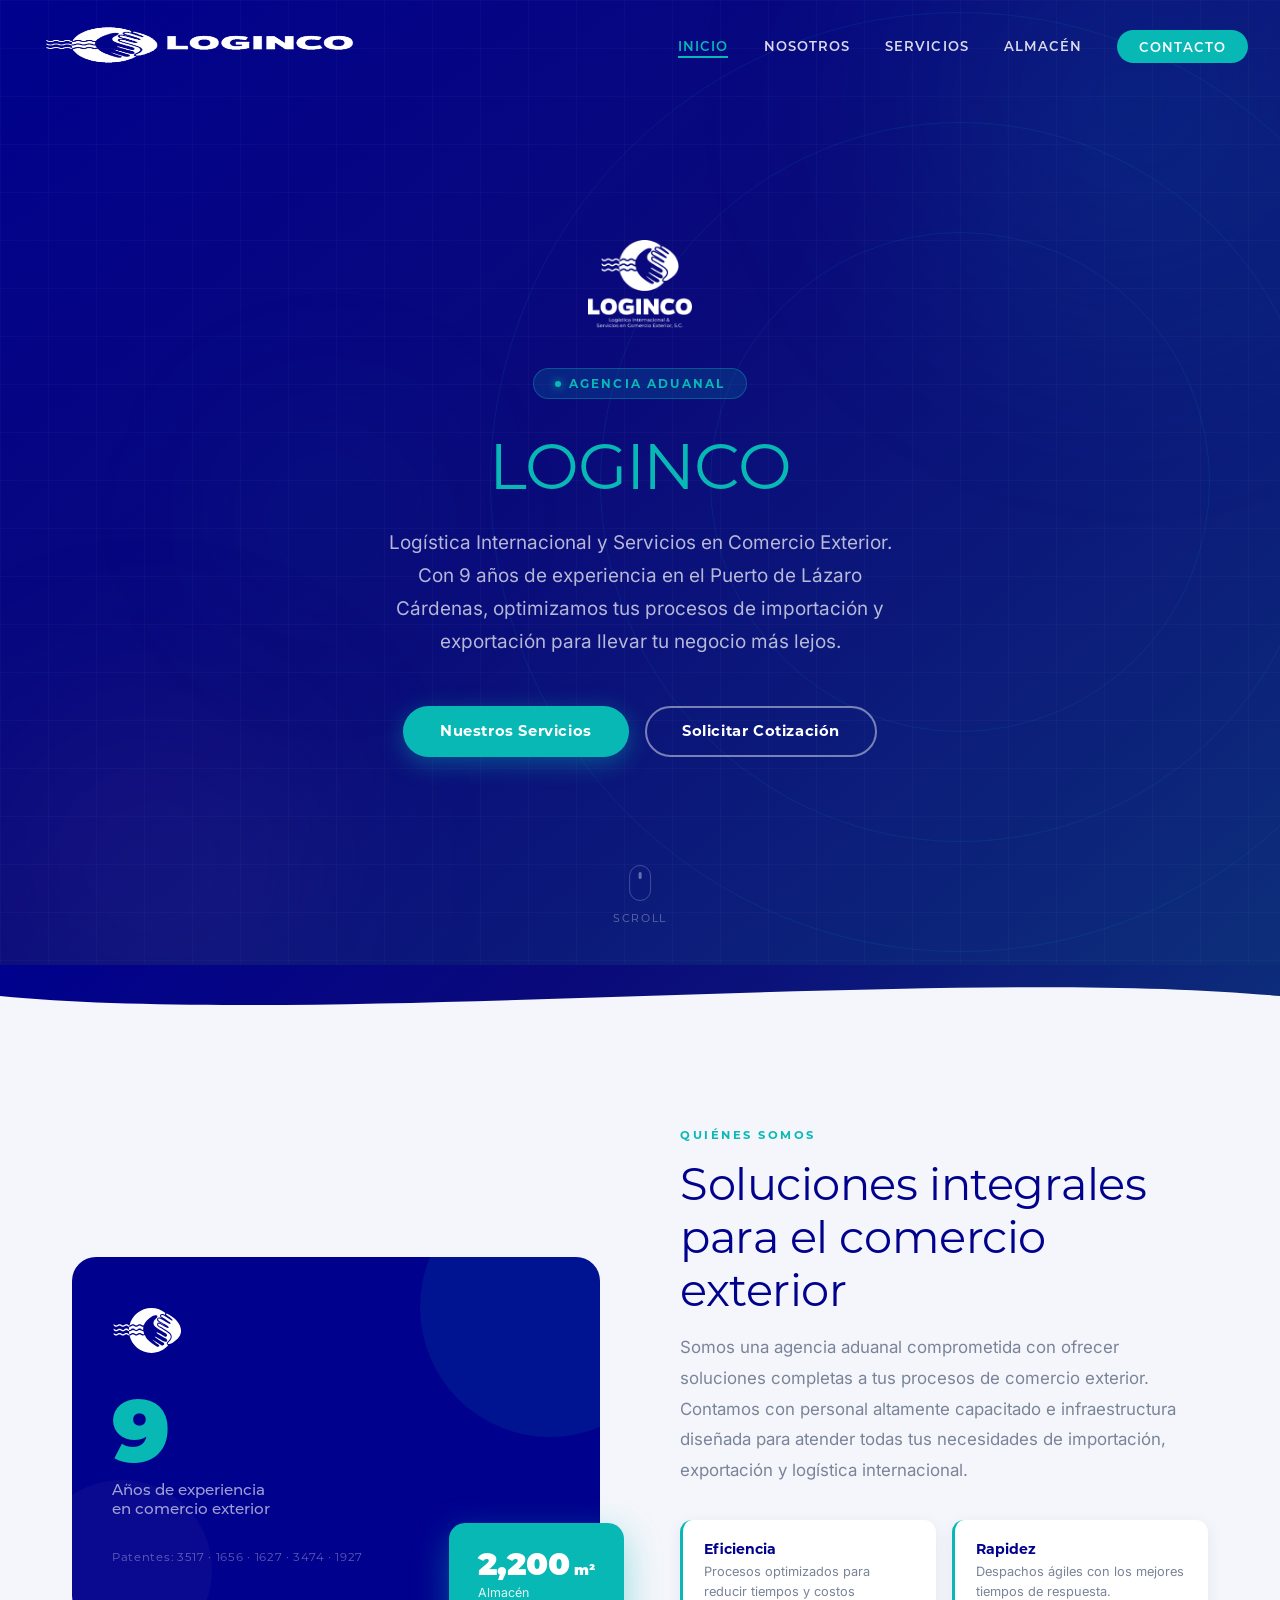
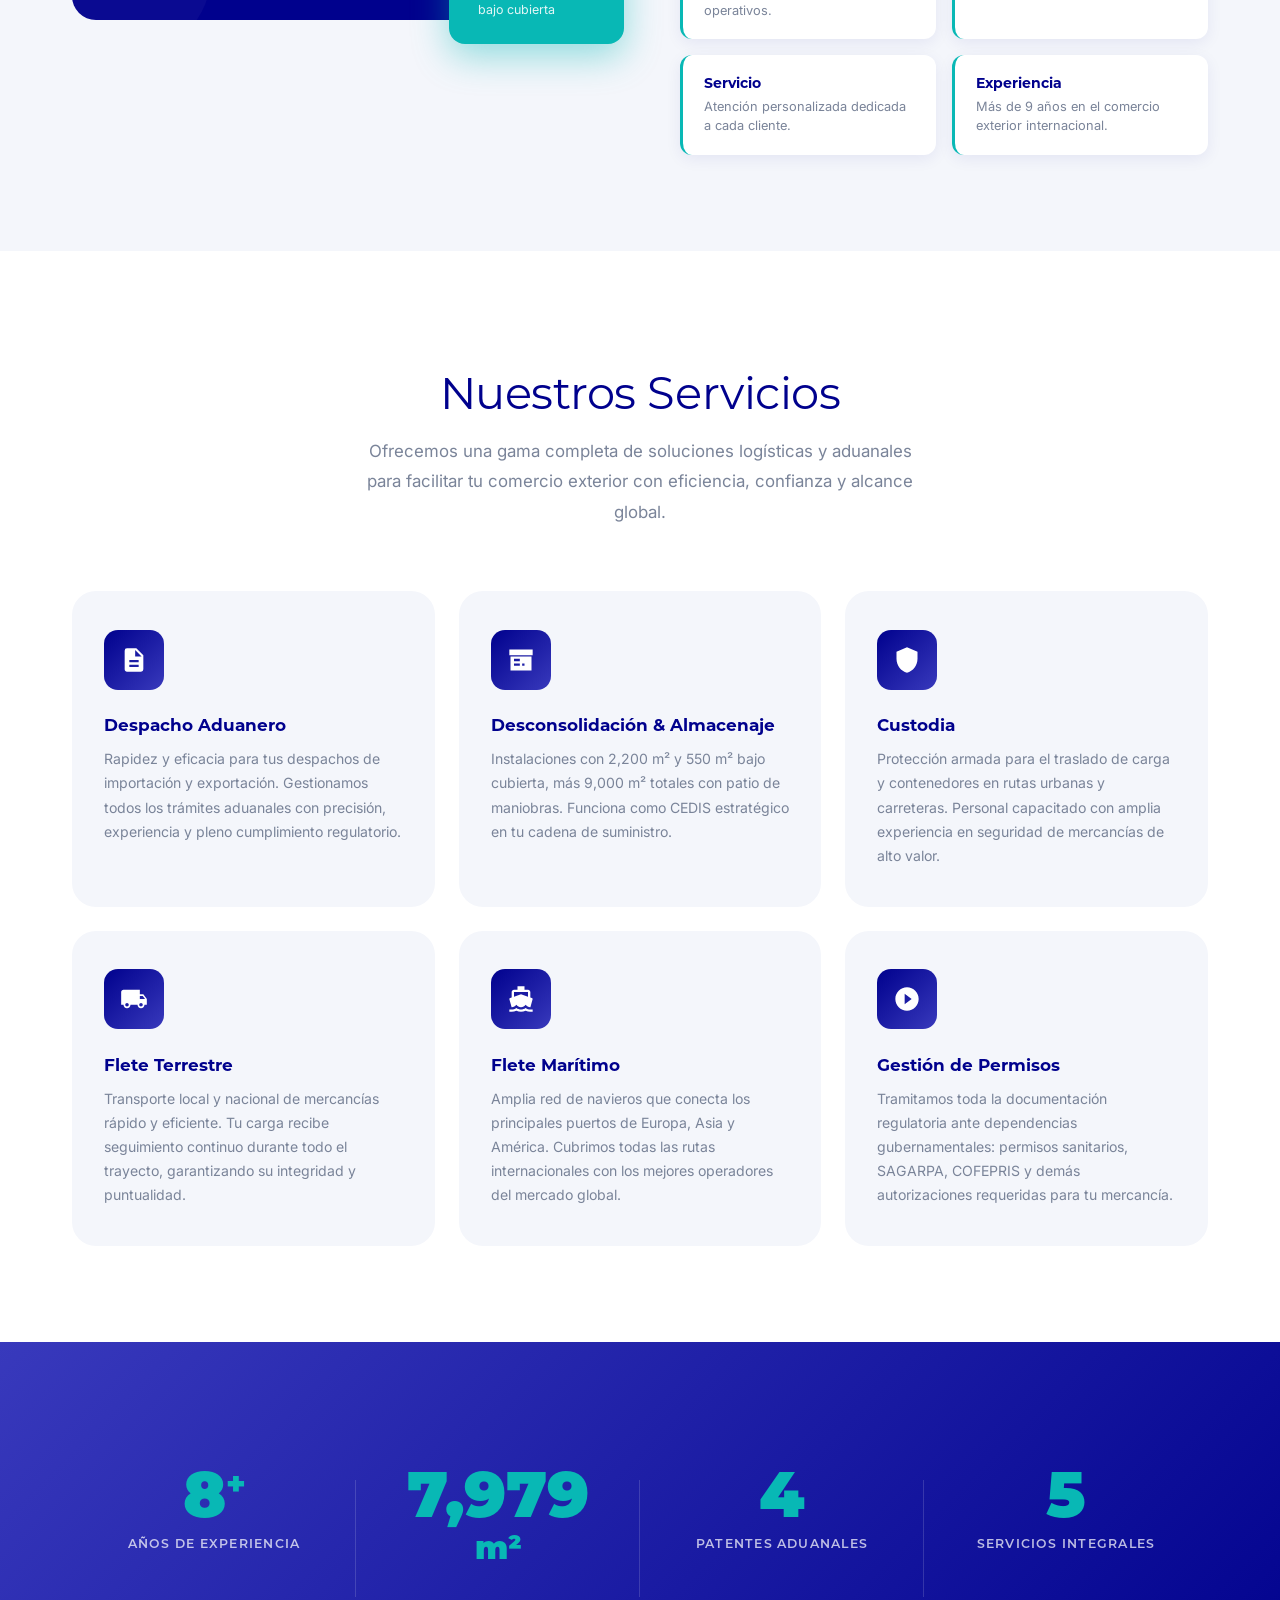
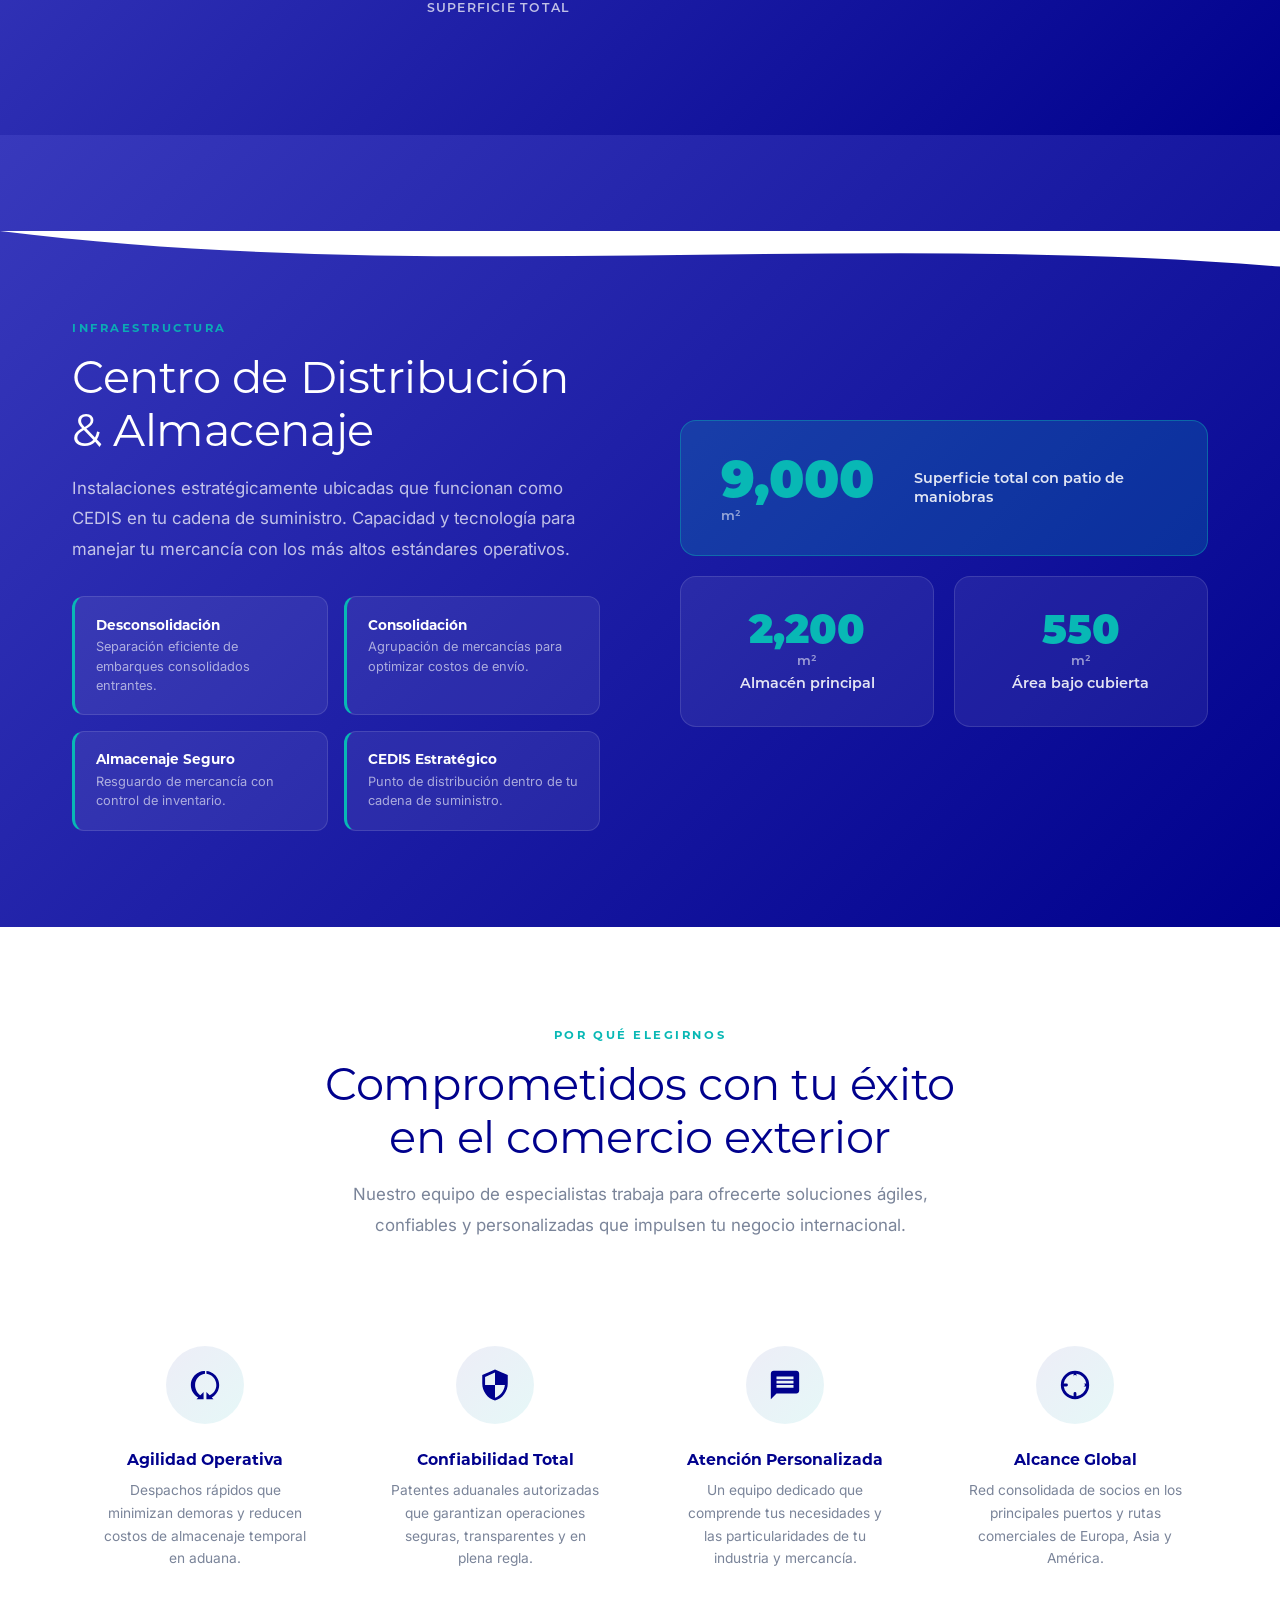
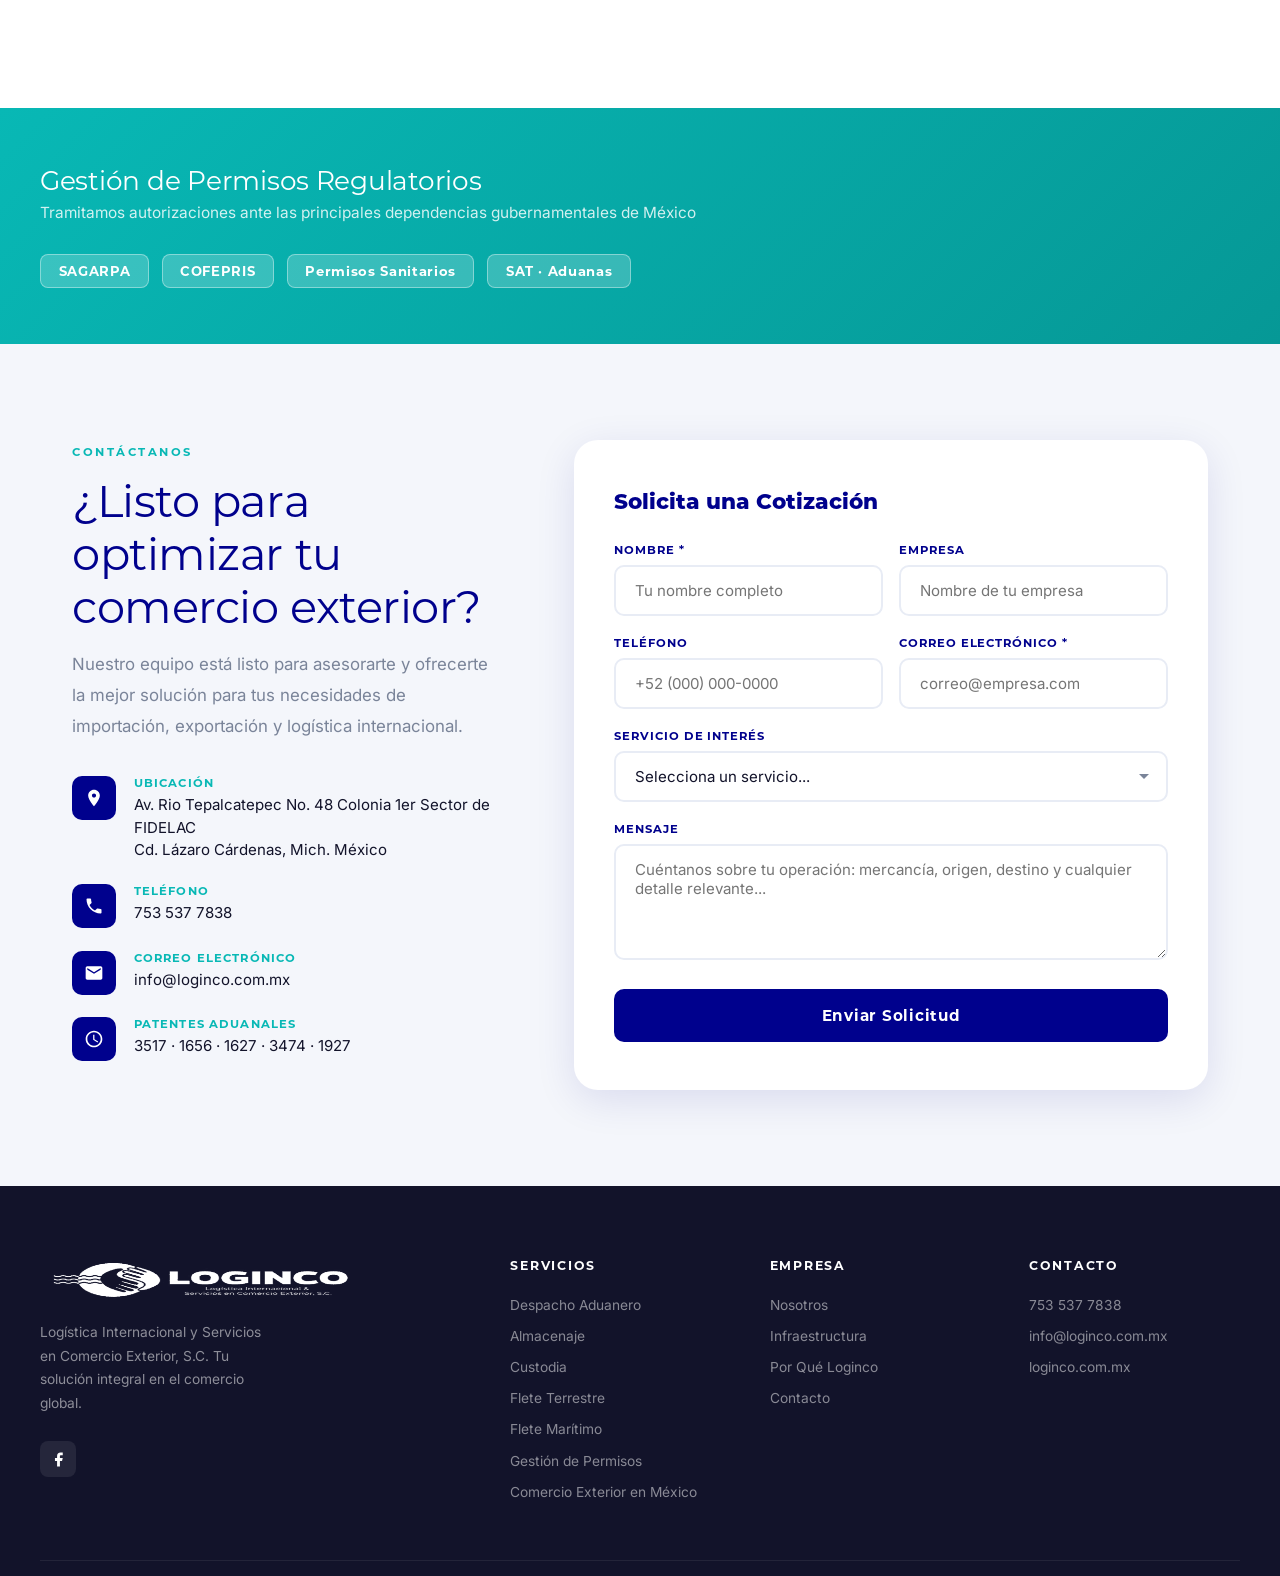
==== commit ba2e6629: "perf: inline critical CSS, remove render-blocking stylesheet - style.min.css ahora se incrusta inlin" ====
--- a/index.html
+++ b/index.html
@@ -87,7 +87,7 @@
   <link rel="preload" as="font" type="font/woff2" href="/font/montserrat-400.woff2" crossorigin>
   <link rel="preload" as="font" type="font/woff2" href="/font/montserrat-700.woff2" crossorigin>
 
-  <link rel="stylesheet" href="/style.min.css?v=20260827">
+  <!--CSS:START--><style>@font-face{font-family:Montserrat;src:url(/font/montserrat-400.woff2)format("woff2");font-weight:400;font-style:normal;font-display:swap}@font-face{font-family:Montserrat;src:url(/font/montserrat-500.woff2)format("woff2");font-weight:500;font-style:normal;font-display:swap}@font-face{font-family:Montserrat;src:url(/font/montserrat-600.woff2)format("woff2");font-weight:600;font-style:normal;font-display:swap}@font-face{font-family:Montserrat;src:url(/font/montserrat-700.woff2)format("woff2");font-weight:700;font-style:normal;font-display:swap}@font-face{font-family:Montserrat;src:url(/font/montserrat-800.woff2)format("woff2");font-weight:800;font-style:normal;font-display:swap}@font-face{font-family:Montserrat;src:url(/font/montserrat-900.woff2)format("woff2");font-weight:900;font-style:normal;font-display:swap}@font-face{font-family:Inter;src:url(/font/inter.woff2)format("woff2");font-weight:100 900;font-style:normal;font-display:swap}:root{--navy:#00018d;--blue:#3839bc;--lavender:#7e71b7;--teal:#08b8b5;--teal-d:#069896;--white:#fff;--bg:#f4f6fb;--border:#e8ecf5;--muted:#7a8499;--dark:#12132a;--grad-hero:linear-gradient(140deg, #00018d 0%, #0a0a7a 45%, #0d2e7a 100%);--grad-mid:linear-gradient(135deg, #3839bc 0%, #00018d 100%);--shadow-s:0 4px 16px rgba(0,1,141,.07);--shadow-m:0 10px 40px rgba(0,1,141,.11);--r:16px;--rl:24px;--t:.3s ease;--font-display:"Montserrat", sans-serif;--font-heading:"Montserrat", sans-serif;--font-body:"Inter", sans-serif}*,:before,:after{box-sizing:border-box;margin:0;padding:0}html{scroll-behavior:smooth;font-size:16px}body{font-family:var(--font-body);color:var(--dark);background:var(--white);-webkit-font-smoothing:antialiased;overflow-x:hidden}img{max-width:100%;display:block}a{text-decoration:none}.wrap{width:100%;max-width:1200px;margin:0 auto;padding:0 2rem}section{padding:6rem 0}.lbl{font-family:var(--font-heading);letter-spacing:.22em;text-transform:uppercase;color:var(--teal);margin-bottom:1rem;font-size:.72rem;font-weight:700;display:inline-block}.lbl-w{color:rgba(8,184,181,.9)}.h2{font-family:var(--font-display);color:var(--navy);letter-spacing:-.01em;font-size:max(1.9rem,min(4vw,2.8rem));font-weight:400;line-height:1.18}.h2-w{color:var(--white)}.h2-c{text-align:center}.sub{color:var(--muted);margin-top:1rem;font-size:1.05rem;line-height:1.82}.sub-w{color:rgba(255,255,255,.72)}.sub-c{text-align:center;max-width:580px;margin-left:auto;margin-right:auto}.btn{font-family:var(--font-heading);letter-spacing:.04em;cursor:pointer;transition:all var(--t);border:2px solid transparent;border-radius:50px;align-items:center;gap:.5rem;padding:.9rem 2.2rem;font-size:.92rem;font-weight:700;display:inline-flex}.btn-teal{background:var(--teal);color:#fff;box-shadow:0 6px 24px rgba(8,184,181,.38)}.btn-teal:hover{background:var(--teal-d);transform:translateY(-2px);box-shadow:0 10px 32px rgba(8,184,181,.48)}.btn-ghost{color:#fff;background:0 0;border-color:rgba(255,255,255,.45)}.btn-ghost:hover{background:rgba(255,255,255,.1);border-color:#fff;transform:translateY(-2px)}.rv{opacity:0;transition:opacity .72s,transform .72s;transform:translateY(28px)}.rv.in{opacity:1;transform:translateY(0)}.d1{transition-delay:80ms}.d2{transition-delay:.16s}.d3{transition-delay:.24s}.d4{transition-delay:.32s}.d5{transition-delay:.4s}.d6{transition-delay:.48s}#nav{z-index:1000;transition:background var(--t), padding var(--t), box-shadow var(--t);justify-content:space-between;align-items:center;padding:1.4rem 2rem;display:flex;position:fixed;top:0;left:0;right:0}#nav.up{-webkit-backdrop-filter:blur(12px);backdrop-filter:blur(12px);background:rgba(0,1,141,.97);padding:.9rem 2rem;box-shadow:0 2px 30px rgba(0,0,0,.28)}.nav-logo img{filter:brightness(0)invert();height:46px;transition:height var(--t)}#nav.up .nav-logo img{height:40px}.nav-ul{align-items:center;gap:2.2rem;list-style:none;display:flex}.nav-ul a{font-family:var(--font-heading);letter-spacing:.08em;text-transform:uppercase;color:rgba(255,255,255,.85);transition:color var(--t);font-size:.82rem;font-weight:600;position:relative}.nav-ul a:after{content:"";background:var(--teal);width:0;height:2px;transition:width var(--t);position:absolute;bottom:-4px;left:0}.nav-ul a:hover,.nav-ul a.on{color:var(--teal)}.nav-ul a:hover:after,.nav-ul a.on:after{width:100%}.nav-cta{border-radius:30px;background:var(--teal)!important;color:#fff!important;padding:.55rem 1.35rem!important}.nav-cta:after{display:none!important}.nav-cta:hover{background:var(--teal-d)!important}.hbg{cursor:pointer;z-index:1001;flex-direction:column;gap:5px;padding:5px;display:none}.hbg span{width:24px;height:2px;transition:all var(--t);background:#fff;border-radius:2px;display:block}.hbg.x span:first-child{transform:translateY(7px)rotate(45deg)}.hbg.x span:nth-child(2){opacity:0}.hbg.x span:nth-child(3){transform:translateY(-7px)rotate(-45deg)}.mob-nav{background:var(--navy);z-index:999;flex-direction:column;justify-content:center;align-items:center;gap:2.5rem;display:none;position:fixed;top:0;bottom:0;left:0;right:0}.mob-nav.open{display:flex}.mob-nav a{font-family:var(--font-heading);color:rgba(255,255,255,.85);text-transform:uppercase;transition:color var(--t);font-size:1.4rem;font-weight:700}.mob-nav a:hover{color:var(--teal)}#inicio{background:var(--grad-hero);justify-content:center;align-items:center;min-height:100vh;display:flex;position:relative;overflow:hidden}.hero-grid{background-image:linear-gradient(rgba(255,255,255,.024) 1px,transparent 1px),linear-gradient(90deg,rgba(255,255,255,.024) 1px,transparent 1px);background-size:48px 48px;position:absolute;top:0;bottom:0;left:0;right:0}.glow{filter:blur(80px);pointer-events:none;border-radius:50%;animation:6s ease-in-out infinite alternate pulse;position:absolute}.g1{background:radial-gradient(circle,rgba(8,184,181,.14) 0%,transparent 70%);width:700px;height:700px;animation-delay:0s;top:-250px;right:-200px}.g2{background:radial-gradient(circle,rgba(126,113,183,.12) 0%,transparent 70%);width:500px;height:500px;animation-delay:2s;bottom:-150px;left:-100px}.g3{background:radial-gradient(circle,rgba(8,184,181,.08) 0%,transparent 70%);width:300px;height:300px;animation-delay:4s;top:38%;left:14%}@keyframes pulse{0%{opacity:.7;transform:scale(1)translate(0)}to{opacity:1;transform:scale(1.1)translate(15px,-10px)}}.ring{border:1px solid rgba(8,184,181,.1);border-radius:50%;position:absolute}.r1{width:500px;height:500px;top:50%;left:75%;transform:translate(-50%,-50%)}.r2{width:720px;height:720px;top:50%;left:75%;transform:translate(-50%,-50%)}.r3{width:940px;height:940px;top:50%;left:75%;transform:translate(-50%,-50%)}.hero-inner{z-index:2;text-align:center;max-width:840px;padding:9rem 2rem 7rem;position:relative}.hero-logo{filter:brightness(0)invert();width:auto;height:88px;margin:0 auto 2.5rem}.hero-badge{color:var(--teal);font-family:var(--font-heading);letter-spacing:.18em;text-transform:uppercase;background:rgba(8,184,181,.15);border:1px solid rgba(8,184,181,.35);border-radius:30px;align-items:center;gap:.5rem;margin-bottom:2rem;padding:.45rem 1.3rem;font-size:.75rem;font-weight:700;display:inline-flex}.hero-badge:before{content:"";background:var(--teal);width:6px;height:6px;box-shadow:0 0 8px var(--teal);border-radius:50%;animation:2s ease-in-out infinite blink}@keyframes blink{0%,to{opacity:1}50%{opacity:.25}}.hero-h1{font-family:var(--font-display);color:#fff;letter-spacing:-.02em;margin-bottom:1.5rem;font-size:max(2.4rem,min(5.8vw,4rem));font-weight:400;line-height:1.1}.hero-h1 span{color:var(--teal)}.hero-p{color:rgba(255,255,255,.7);max-width:540px;margin:0 auto 3rem;font-size:max(1rem,min(2vw,1.18rem));line-height:1.75}.hero-btns{flex-wrap:wrap;justify-content:center;gap:1rem;display:flex}.scroll-hint{color:rgba(255,255,255,.38);font-size:.68rem;font-family:var(--font-heading);letter-spacing:.15em;text-transform:uppercase;flex-direction:column;align-items:center;gap:.6rem;display:flex;position:absolute;bottom:2.5rem;left:50%;transform:translate(-50%)}.mouse{border:1.5px solid rgba(255,255,255,.22);border-radius:11px;width:22px;height:36px;position:relative}.mouse:after{content:"";background:rgba(255,255,255,.38);border-radius:2px;width:3px;height:7px;animation:1.6s ease-in-out infinite ms;position:absolute;top:6px;left:50%;transform:translate(-50%)}@keyframes ms{0%{opacity:1;top:6px}to{opacity:0;top:20px}}.wave{line-height:0;overflow:hidden}.wave svg{width:100%;display:block}#nosotros{background:var(--bg)}.about-g{grid-template-columns:1fr 1fr;align-items:center;gap:5rem;display:grid}.about-vis{position:relative}.about-card{background:var(--navy);border-radius:var(--rl);padding:3rem 2.5rem 3.5rem;position:relative;overflow:hidden}.about-card:before{content:"";background:rgba(8,184,181,.1);border-radius:50%;width:260px;height:260px;position:absolute;top:-80px;right:-80px}.about-card:after{content:"";background:rgba(126,113,183,.08);border-radius:50%;width:180px;height:180px;position:absolute;bottom:-40px;left:-40px}.about-iso{filter:brightness(0)invert();z-index:1;width:70px;margin-bottom:2rem;position:relative}.about-big{font-family:var(--font-heading);color:var(--teal);z-index:1;font-size:5.5rem;font-weight:900;line-height:1;position:relative}.about-lbl{font-family:var(--font-heading);color:rgba(255,255,255,.62);z-index:1;margin:.3rem 0 2rem;font-size:.95rem;font-weight:500;position:relative}.about-pts{color:rgba(255,255,255,.36);font-size:.72rem;font-family:var(--font-heading);letter-spacing:.06em;z-index:1;position:relative}.about-float{background:var(--teal);border-radius:var(--r);color:#fff;min-width:148px;padding:1.6rem 1.8rem;position:absolute;bottom:-1.5rem;right:-1.5rem;box-shadow:0 12px 36px rgba(8,184,181,.42)}.af-n{font-family:var(--font-heading);font-size:2rem;font-weight:900;line-height:1}.af-l{opacity:.88;margin-top:.3rem;font-size:.78rem;line-height:1.35}.pillars{grid-template-columns:1fr 1fr;gap:1rem;margin-top:2.2rem;display:grid}.pill{background:var(--white);border-left:3px solid var(--teal);box-shadow:var(--shadow-s);border-radius:12px;padding:1.2rem 1.3rem}.pill-t{font-family:var(--font-heading);color:var(--navy);margin-bottom:.3rem;font-size:.88rem;font-weight:700}.pill-d{color:var(--muted);font-size:.8rem;line-height:1.5}#servicios{background:var(--white)}.srv-intro{text-align:center;margin-bottom:4rem}.srv-grid{grid-template-columns:repeat(3,1fr);gap:1.5rem;display:grid}.srv-card{background:var(--bg);border-radius:var(--rl);transition:transform var(--t), box-shadow var(--t), background var(--t);cursor:default;padding:2.4rem 2rem;position:relative;overflow:hidden}.srv-card:after{content:"";background:var(--teal);transform-origin:0;height:3px;transition:transform var(--t);position:absolute;top:0;left:0;right:0;transform:scaleX(0)}.srv-card:hover{box-shadow:var(--shadow-m);background:var(--white);transform:translateY(-6px)}.srv-card:hover:after{transform:scaleX(1)}.srv-ico{background:linear-gradient(135deg,var(--navy) 0%,var(--blue) 100%);width:60px;height:60px;transition:background var(--t);border-radius:14px;justify-content:center;align-items:center;margin-bottom:1.6rem;display:flex}.srv-card:hover .srv-ico{background:linear-gradient(135deg,var(--teal) 0%,var(--teal-d) 100%)}.srv-ico svg{fill:#fff;width:28px;height:28px}.srv-t{font-family:var(--font-heading);color:var(--navy);margin-bottom:.75rem;font-size:1.06rem;font-weight:700}.srv-d{color:var(--muted);font-size:.88rem;line-height:1.72}#stats{background:var(--grad-mid);padding:5rem 0}.stats-g{grid-template-columns:repeat(4,1fr);display:grid}.stat{text-align:center;padding:2.5rem 1.5rem;position:relative}.stat:not(:last-child):after{content:"";background:rgba(255,255,255,.15);width:1px;position:absolute;top:25%;bottom:25%;right:0}.stat-n{font-family:var(--font-heading);color:var(--teal);font-size:max(2.8rem,min(5vw,4rem));font-weight:900;line-height:1;display:block}.stat-sup{vertical-align:super;font-size:.5em}.stat-l{font-family:var(--font-heading);letter-spacing:.1em;text-transform:uppercase;color:rgba(255,255,255,.72);margin-top:.6rem;font-size:.78rem;font-weight:600}#almacen{background:var(--grad-mid);padding-bottom:6rem}.alm-g{grid-template-columns:1fr 1fr;align-items:center;gap:5rem;padding-top:2rem;display:grid}.alm-text{color:#fff}.alm-list{grid-template-columns:1fr 1fr;gap:1rem;margin-top:2rem;display:grid}.alm-i{border:1px solid rgba(255,255,255,.12);border-left:3px solid var(--teal);background:rgba(255,255,255,.07);border-radius:12px;padding:1.2rem 1.3rem}.alm-it{font-family:var(--font-heading);color:#fff;margin-bottom:.3rem;font-size:.85rem;font-weight:700}.alm-id{color:rgba(255,255,255,.6);font-size:.8rem;line-height:1.5}.alm-cards{grid-template-columns:1fr 1fr;gap:1.2rem;display:grid}.alm-card{border-radius:var(--r);text-align:center;transition:background var(--t), transform var(--t);background:rgba(255,255,255,.07);border:1px solid rgba(255,255,255,.12);padding:2rem 1.6rem}.alm-card:hover{background:rgba(255,255,255,.12);transform:translateY(-4px)}.alm-card.feat{text-align:left;background:rgba(8,184,181,.2);border-color:rgba(8,184,181,.4);grid-column:1/-1;align-items:center;gap:2.5rem;padding:2rem 2.5rem;display:flex}.alm-big{font-family:var(--font-heading);color:var(--teal);white-space:nowrap;font-size:3.2rem;font-weight:900;line-height:1}.alm-card:not(.feat) .alm-big{font-size:2.5rem}.alm-unit{font-family:var(--font-heading);color:rgba(255,255,255,.55);margin-top:.2rem;font-size:.82rem;font-weight:600}.alm-lbl{font-family:var(--font-heading);color:rgba(255,255,255,.88);font-size:.9rem;font-weight:600;line-height:1.35}.alm-card:not(.feat) .alm-lbl{margin-top:.4rem}#porque{background:var(--white)}.why-hd{text-align:center;margin-bottom:4rem}.why-g{grid-template-columns:repeat(4,1fr);gap:1.5rem;display:grid}.why-card{text-align:center;border-radius:var(--rl);transition:all var(--t);padding:2.6rem 1.6rem}.why-card:hover{background:var(--bg);transform:translateY(-5px)}.why-ico{width:78px;height:78px;transition:background var(--t);background:linear-gradient(135deg,rgba(0,1,141,.07) 0%,rgba(8,184,181,.1) 100%);border-radius:50%;justify-content:center;align-items:center;margin:0 auto 1.6rem;display:flex}.why-card:hover .why-ico{background:linear-gradient(135deg,var(--navy) 0%,var(--blue) 100%)}.why-ico svg{width:34px;height:34px;fill:var(--navy);transition:fill var(--t)}.why-card:hover .why-ico svg{fill:#fff}.why-t{font-family:var(--font-heading);color:var(--navy);margin-bottom:.65rem;font-size:.98rem;font-weight:700}.why-d{color:var(--muted);font-size:.86rem;line-height:1.65}.perm-band{background:linear-gradient(135deg,var(--teal) 0%,var(--teal-d) 100%);padding:3.5rem 2rem}.perm-inner{flex-wrap:wrap;justify-content:space-between;align-items:center;gap:2rem;max-width:1200px;margin:0 auto;display:flex}.perm-txt h3{font-family:var(--font-display);color:#fff;letter-spacing:-.01em;margin-bottom:.4rem;font-size:1.65rem;font-weight:400}.perm-txt p{color:rgba(255,255,255,.82);font-size:.96rem}.perm-tags{flex-wrap:wrap;gap:.8rem;display:flex}.ptag{color:#fff;font-family:var(--font-heading);letter-spacing:.05em;background:rgba(255,255,255,.2);border:1px solid rgba(255,255,255,.38);border-radius:8px;padding:.5rem 1.1rem;font-size:.82rem;font-weight:700}#contacto{background:var(--bg)}.cnt-g{grid-template-columns:1fr 1.5fr;align-items:start;gap:5rem;display:grid}.cit{align-items:flex-start;gap:1.1rem;display:flex}.cit-items{flex-direction:column;gap:1.4rem;margin-top:2.2rem;display:flex}.cit-ico{background:var(--navy);border-radius:10px;flex-shrink:0;justify-content:center;align-items:center;width:44px;height:44px;display:flex}.cit-ico svg{fill:#fff;width:20px;height:20px}.cit-l{font-family:var(--font-heading);letter-spacing:.1em;text-transform:uppercase;color:var(--teal);margin-bottom:.25rem;font-size:.72rem;font-weight:700}.cit-v{color:var(--dark);font-size:.94rem;line-height:1.5}.frm-wrap{background:var(--white);border-radius:var(--rl);box-shadow:var(--shadow-m);padding:3rem 2.5rem}.frm-title{font-family:var(--font-heading);color:var(--navy);margin-bottom:1.8rem;font-size:1.35rem;font-weight:800}.frm-row{grid-template-columns:1fr 1fr;gap:1rem;display:grid}.fg{margin-bottom:1.2rem}.fg label{font-family:var(--font-heading);letter-spacing:.08em;text-transform:uppercase;color:var(--navy);margin-bottom:.5rem;font-size:.72rem;font-weight:700;display:block}.fg input,.fg select,.fg textarea{border:2px solid var(--border);width:100%;font-family:var(--font-body);color:var(--dark);transition:border-color var(--t), box-shadow var(--t);-ms-appearance:none;appearance:none;background:#fff;border-radius:10px;outline:none;padding:.9rem 1.15rem;font-size:.94rem}.fg input:focus,.fg select:focus,.fg textarea:focus{border-color:var(--teal);box-shadow:0 0 0 3px rgba(8,184,181,.12)}.fg textarea{resize:vertical;min-height:116px}.fg select{background-image:url("data:image/svg+xml,%3Csvg xmlns='http://www.w3.org/2000/svg' width='12' height='8' viewBox='0 0 12 8'%3E%3Cpath fill='%237a8499' d='M1 1l5 5 5-5'/%3E%3C/svg%3E");background-position:right 1rem center;background-repeat:no-repeat;padding-right:2.5rem}.btn-send{background:var(--navy);color:#fff;width:100%;font-family:var(--font-heading);letter-spacing:.05em;cursor:pointer;transition:all var(--t);border:none;border-radius:10px;margin-top:.4rem;padding:1.05rem 2rem;font-size:.95rem;font-weight:700}.btn-send:hover{background:var(--teal);transform:translateY(-2px);box-shadow:0 8px 28px rgba(8,184,181,.38)}.btn-send.ok{background:var(--teal)}footer{background:var(--dark);color:rgba(255,255,255,.52);padding:4.5rem 2rem 2rem}.ft-g{border-bottom:1px solid rgba(255,255,255,.07);grid-template-columns:2fr 1fr 1fr 1fr;gap:3rem;max-width:1200px;margin:0 auto;padding-bottom:3rem;display:grid}.ft-logo{filter:brightness(0)invert();height:44px;margin-bottom:1.2rem}.ft-brand p{max-width:240px;font-size:.86rem;line-height:1.72}.ft-social{gap:.7rem;margin-top:1.6rem;display:flex}.soc{width:36px;height:36px;transition:all var(--t);background:rgba(255,255,255,.08);border-radius:8px;justify-content:center;align-items:center;display:flex}.soc:hover{background:var(--teal);transform:translateY(-2px)}.soc svg{fill:#fff;width:17px;height:17px}.ft-col h5{font-family:var(--font-heading);letter-spacing:.14em;text-transform:uppercase;color:#fff;margin-bottom:1.3rem;font-size:.78rem;font-weight:700}.ft-col ul{list-style:none}.ft-col li{margin-bottom:.7rem}.ft-col a{color:rgba(255,255,255,.5);transition:color var(--t);font-size:.86rem}.ft-col a:hover{color:var(--teal)}.ft-bot{flex-wrap:wrap;justify-content:space-between;align-items:center;gap:1rem;max-width:1200px;margin:0 auto;padding-top:2rem;display:flex}.ft-bot p{font-size:.8rem}.ft-pts{color:rgba(255,255,255,.3);font-size:.72rem}@media (max-width:1024px){.srv-grid,.stats-g,.why-g{grid-template-columns:repeat(2,1fr)}.ft-g{grid-template-columns:1fr 1fr;gap:2rem}}@media (max-width:900px){.about-g,.alm-g,.cnt-g{grid-template-columns:1fr;gap:3rem}.about-float{display:none}}@media (max-width:768px){.nav-ul{display:none!important}.hbg{display:flex}section{padding:4rem 0}.srv-grid{grid-template-columns:1fr}.stats-g{grid-template-columns:repeat(2,1fr)}.stat:not(:last-child):after{display:none}.why-g,.frm-row,.ft-g{grid-template-columns:1fr}.ft-bot,.perm-inner{text-align:center;flex-direction:column}.alm-list{grid-template-columns:1fr}.r1,.r2,.r3{display:none}}@media (max-width:500px){.stats-g,.pillars,.alm-cards{grid-template-columns:1fr}.alm-card.feat{text-align:center;flex-direction:column;gap:.8rem}}.page-hero{background:var(--grad-hero);color:var(--white);padding:9rem 0 4rem}.page-hero .wrap{max-width:900px}.breadcrumb{font-family:var(--font-heading);letter-spacing:.04em;opacity:.75;margin-bottom:1rem;font-size:.8rem;font-weight:600}.breadcrumb a{color:var(--white);text-underline-offset:3px;text-decoration:underline}.page-hero h1{font-family:var(--font-display);margin-bottom:1rem;font-size:max(2rem,min(4.5vw,3rem));font-weight:800;line-height:1.15}.page-hero p{opacity:.9;max-width:640px;font-size:1.1rem;line-height:1.6}.page-hero .btn-row{flex-wrap:wrap;gap:1rem;margin-top:2rem;display:flex}.svc-block{padding:5rem 0}.svc-block .wrap{max-width:900px}.svc-block h2{font-family:var(--font-display);color:var(--navy);margin-bottom:1.2rem;font-size:1.8rem;font-weight:800}.svc-block p{color:var(--muted);margin-bottom:1rem;font-size:1.05rem;line-height:1.75}.svc-block p strong{color:var(--dark)}.faq{background:var(--bg);padding:5rem 0}.faq .wrap{max-width:800px}.faq h2{font-family:var(--font-display);color:var(--navy);text-align:center;margin-bottom:2rem;font-size:1.8rem;font-weight:800}.faq-item{background:var(--white);border:1px solid var(--border);border-radius:var(--r);box-shadow:var(--shadow-s);margin-bottom:1rem;padding:1.5rem}.faq-item h3{font-family:var(--font-heading);color:var(--dark);margin-bottom:.5rem;font-size:1.05rem;font-weight:700}.faq-item p{color:var(--muted);font-size:.95rem;line-height:1.6}.cross-links{padding:5rem 0}.cross-links h2{font-family:var(--font-display);color:var(--navy);text-align:center;margin-bottom:2rem;font-size:1.8rem;font-weight:800}.cross-grid{grid-template-columns:repeat(auto-fit,minmax(220px,1fr));gap:1.5rem;display:grid}.cross-card{background:var(--white);border:1px solid var(--border);border-radius:var(--r);box-shadow:var(--shadow-s);transition:transform var(--t), box-shadow var(--t);padding:1.5rem;display:block}.cross-card:hover{box-shadow:var(--shadow-m);transform:translateY(-4px)}.cross-card h3{font-family:var(--font-heading);color:var(--navy);margin-bottom:.4rem;font-size:1rem;font-weight:700}.cross-card p{color:var(--muted);font-size:.9rem;line-height:1.5}a.srv-card{cursor:pointer;display:block}@media (prefers-reduced-motion:reduce){*,:before,:after{scroll-behavior:auto!important;transition-duration:.001ms!important;animation-duration:.001ms!important;animation-iteration-count:1!important}}</style><!--CSS:END-->
 </head>
 <body>
 
